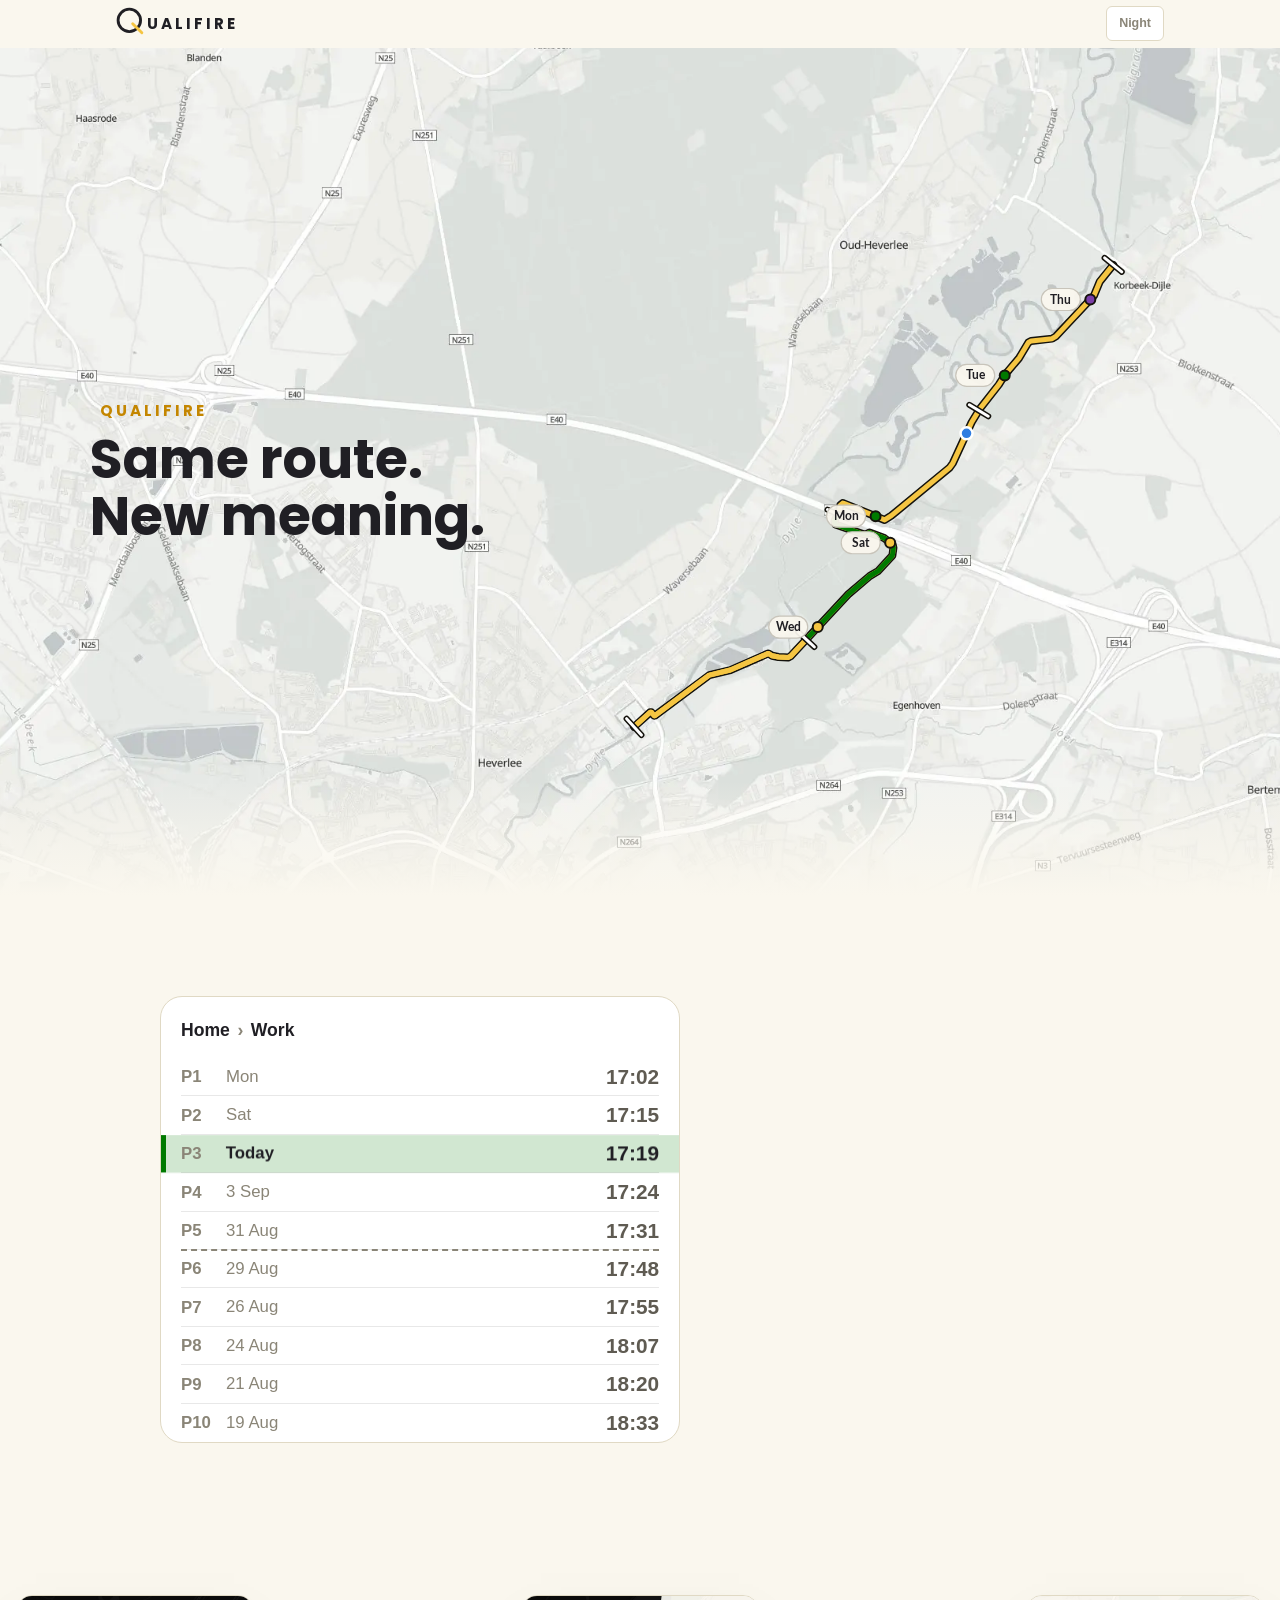
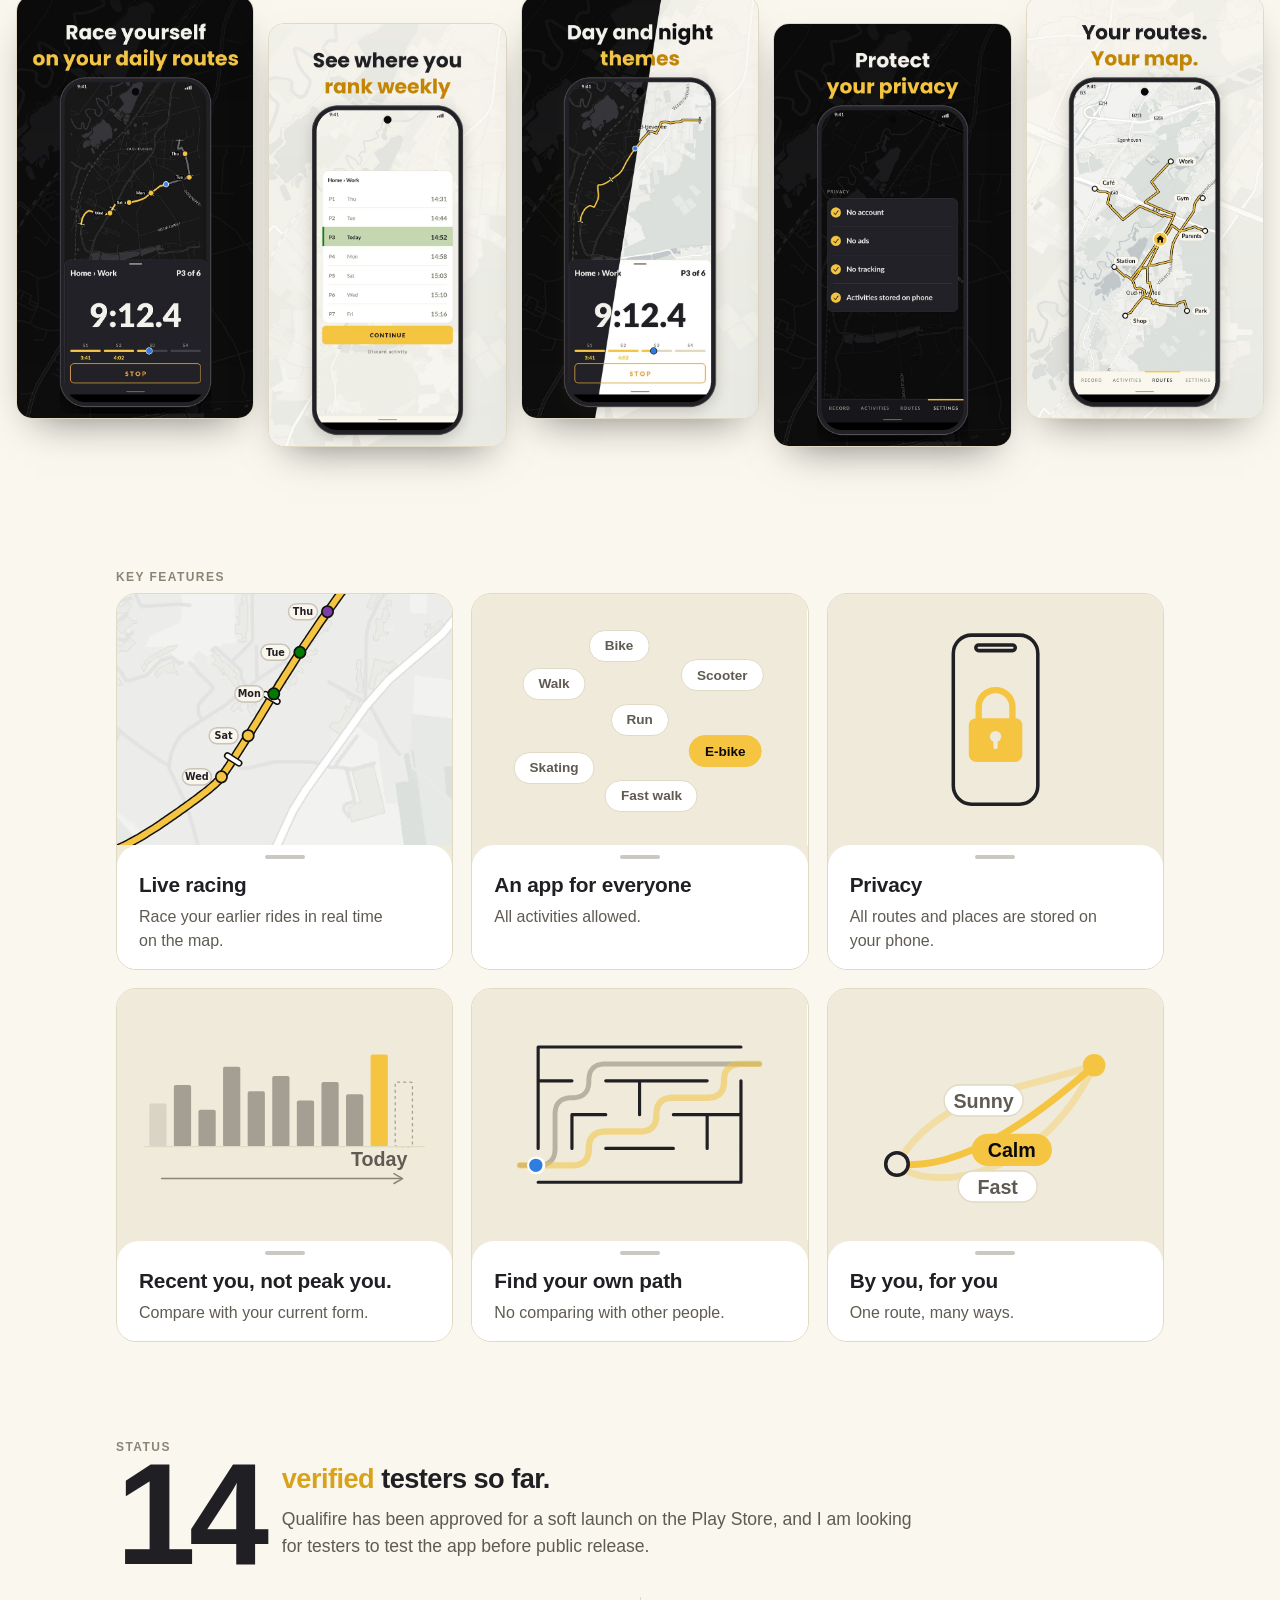
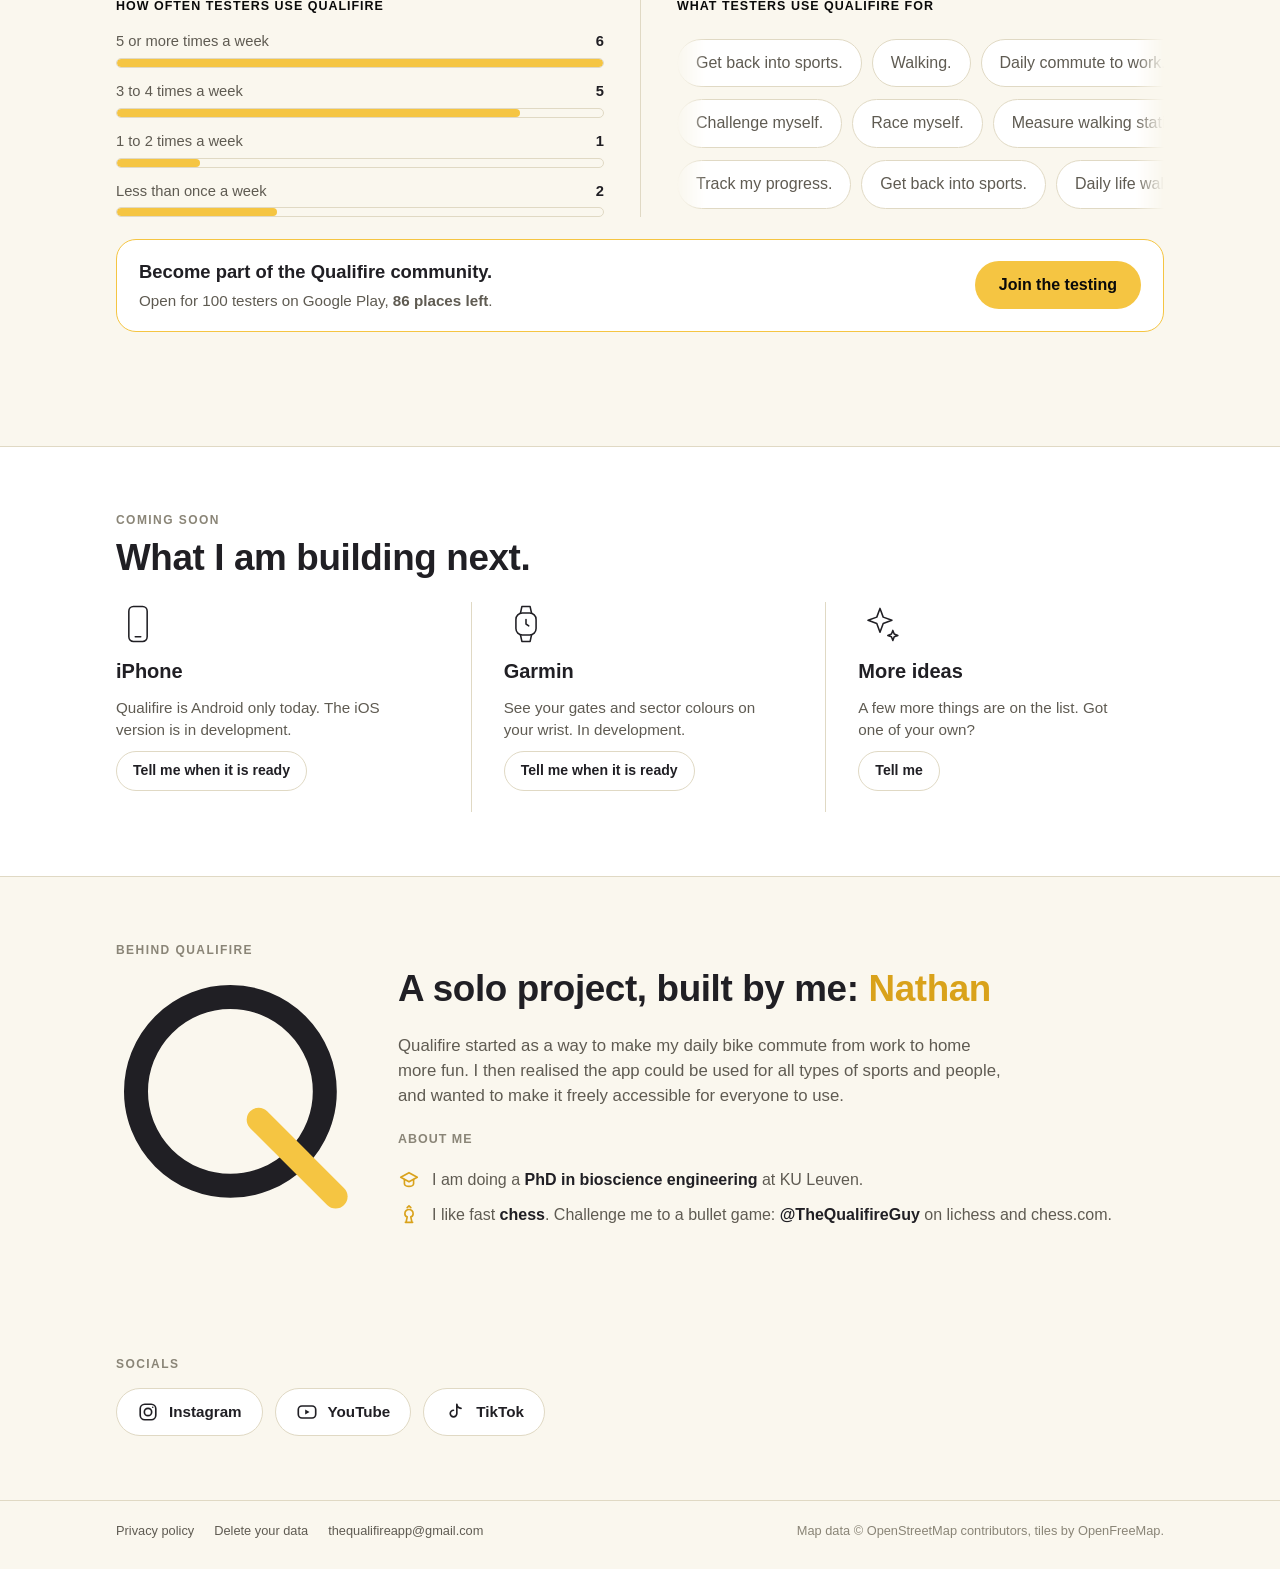
==== index.html @ db48c49e "Add files via upload" ====
<!DOCTYPE html>
<html lang="en">
<head>
<meta charset="UTF-8">
<meta name="viewport" content="width=device-width, initial-scale=1.0">
<title>Qualifire | Same route. New meaning.</title>
<meta name="description" content="Same route. New meaning. Android. Closed test on Google Play.">
<link rel="icon" type="image/svg+xml" href="favicon.svg">
<link rel="stylesheet" href="style.css?v=20261119c">
<link rel="stylesheet" href="built.css?v=20261026a">
<link rel="stylesheet" href="key-features.css?v=20261119b">
<link rel="stylesheet" href="sections-base.css?v=20261111b">
<link rel="stylesheet" href="testers.css?v=20261111b">
<link rel="stylesheet" href="coming-soon.css?v=20261111b">
<link rel="stylesheet" href="about.css?v=20261111b">
<script src="theme.js?v=20261119a"></script>
</head>
<body>
<header class="top"><a class="brand wm" href="./" aria-label="Qualifire"><svg class="qh" viewBox="116 78 294 294" aria-hidden="true"><circle cx="256" cy="218" r="118" fill="none" stroke="var(--ink)" stroke-width="30" stroke-linecap="round"/><line x1="291.355" y1="253.355" x2="387.5206" y2="349.5206" stroke="#F5C542" stroke-width="30" stroke-linecap="round"/></svg><span aria-hidden="true">UALIFIRE</span></a><button class="toggle" id="theme" type="button">Day</button></header>
<main>
<div class="h2wrap"><section class="hero2" id="hero" aria-label="Qualifire"><div class="sw" id="sw"><div class="sm n"></div><div class="sm d"></div><svg class="sr" id="sr" viewBox="0 0 3200 1800" preserveAspectRatio="xMidYMid slice" aria-hidden="true"></svg></div><div class="txt"><h1>Qualifire</h1><p><span>Same route.</span> <span class="l2">New meaning.</span></p></div></section></div>

<section class="block" id="ranking"><div class="wrap">
<div class="rk" id="rk"><div class="rk-card" id="rk-card" role="img" aria-label="Ranking"><div class="rk-hdr">Home <i>&rsaquo;</i> Work</div><div class="rk-rows"><div class="rk-n" style="--i:0">P1</div><div class="rk-n" style="--i:1">P2</div><div class="rk-n" style="--i:2">P3</div><div class="rk-n" style="--i:3">P4</div><div class="rk-n" style="--i:4">P5</div><div class="rk-n" style="--i:5">P6</div><div class="rk-n" style="--i:6">P7</div><div class="rk-n" style="--i:7">P8</div><div class="rk-n" style="--i:8">P9</div><div class="rk-n" style="--i:9">P10</div><div class="rk-row" id="rk-r1"><span class="rk-who">Mon</span><span class="rk-time">17:02</span></div><div class="rk-row" id="rk-r2"><span class="rk-who">Sat</span><span class="rk-time">17:15</span></div><div class="rk-row" id="rk-r3"><span class="rk-who">3 Sep</span><span class="rk-time">17:24</span></div><div class="rk-row" id="rk-r4"><span class="rk-who">31 Aug</span><span class="rk-time">17:31</span></div><div class="rk-row" id="rk-r5"><span class="rk-who">29 Aug</span><span class="rk-time">17:48</span></div><div class="rk-row" id="rk-r6"><span class="rk-who">26 Aug</span><span class="rk-time">17:55</span></div><div class="rk-row" id="rk-r7"><span class="rk-who">24 Aug</span><span class="rk-time">18:07</span></div><div class="rk-row" id="rk-r8"><span class="rk-who">21 Aug</span><span class="rk-time">18:20</span></div><div class="rk-row" id="rk-r9"><span class="rk-who">19 Aug</span><span class="rk-time">18:33</span></div><div class="rk-row" id="rk-r10"><span class="rk-who">12 Aug</span><span class="rk-time">18:48</span></div><div class="rk-avg" id="rk-avg"></div><div class="rk-row today" id="rk-today"><span class="rk-who">Today</span><span class="rk-time rk-stack"><span class="tv1">18:01</span><span class="tv2">17:19</span><span class="tv3">16:58</span></span></div></div></div><div class="rk-side"><div class="rk-caps" aria-live="off"><div class="rk-cap t1" id="rk-cy"><b>Yellow.</b><span>Below your average.</span></div><div class="rk-cap t2" id="rk-cg"><b>Green.</b><span>Above your average.</span></div><div class="rk-cap t3" id="rk-cp"><b>Purple.</b><span>Best recent performance.</span></div></div></div></div>
</div></section>

<section class="block" id="screens"><div class="wrap"><div class="phrow"><figure class="ph"><img loading="lazy" decoding="async" src="assets/cards/01_race-yourself.jpg" width="720" height="1280" alt="Illustration: Race yourself on your daily routes"></figure><figure class="ph"><img loading="lazy" decoding="async" src="assets/cards/02_ranking.jpg" width="720" height="1280" alt="Illustration: See where you rank weekly"></figure><figure class="ph"><img loading="lazy" decoding="async" src="assets/cards/03_day-night-split.jpg" width="720" height="1280" alt="Illustration: Day and night themes"></figure><figure class="ph"><img loading="lazy" decoding="async" src="assets/cards/04_privacy.jpg" width="720" height="1280" alt="Illustration: Protect your privacy"></figure><figure class="ph"><img loading="lazy" decoding="async" src="assets/cards/05_routes.jpg" width="720" height="1280" alt="Illustration: Your routes. Your map."></figure></div></div></section>

<section class="block" id="built-in"><div class="wrap"><h2 class="label">Key features</h2><ul class="sp-grid">
<li class="sp-card fc" data-f="1"><a class="fc-btn" href="feature.html?f=1"><span class="sp-vis"><img class="bi-n" src="assets/kf-route-night.webp" width="1120" height="625" loading="lazy" decoding="async" alt=""><img class="bi-d" src="assets/kf-route-day.webp" width="1120" height="625" loading="lazy" decoding="async" alt=""><svg class="sp-ov kf-live" viewBox="0 0 1120 625" preserveAspectRatio="xMidYMid slice" role="img" aria-label="Illustration"><path class="r-c" d="M63.8 656.4 L69.6 654.9 L75.5 653.4 L81.3 651.9 L87.1 650.4 L92.9 648.9 L98.7 647.4 L104.5 645.8 L110.3 644.3 L116.1 642.8 L121.9 641.3 L127.7 639.8 L133.4 637.8 L138.9 635.4 L144.4 633.1 L149.9 630.7 L155.4 628.3 L160.9 626.0 L166.3 623.3 L171.6 620.4 L176.8 617.5 L182.1 614.7 L187.4 611.8 L192.6 608.9 L197.9 606.1 L203.1 603.1 L208.2 599.9 L213.3 596.7 L218.4 593.5 L223.4 590.3 L228.5 587.1 L233.6 584.0 L238.7 580.8 L243.8 577.6 L248.8 574.3 L253.7 570.8 L258.6 567.4 L263.6 564.0 L268.5 560.6 L273.4 557.2 L278.4 553.8 L283.3 550.4 L288.2 546.9 L293.2 543.5 L298.1 540.1 L303.0 536.6 L307.8 533.1 L312.7 529.6 L317.6 526.1 L322.4 522.6 L327.3 519.1 L332.2 515.5 L337.0 512.0 L341.8 508.4 L346.6 504.8 L351.3 501.1 L356.1 497.5 L360.9 493.8 L365.6 490.2 L370.3 486.4 L374.9 482.5 L379.4 478.6 L384.0 474.7 L388.5 470.8 L392.7 466.5 L396.7 462.0 L400.7 457.5 L404.1 452.6 L407.6 447.7 L411.0 442.8 L414.4 437.8 L417.8 432.9 L421.2 428.0 L424.5 423.0 L427.8 417.9 L431.0 412.9 L434.3 407.8 L437.5 402.8 L440.7 397.7 L444.0 392.7 L447.2 387.6 L450.5 382.6 L453.7 377.5 L456.9 372.4 L460.0 367.3 L463.2 362.2 L466.3 357.1 L469.5 352.0 L472.6 346.9 L475.8 341.8 L478.9 336.7 L482.1 331.6 L485.3 326.5 L488.4 321.4 L491.6 316.3 L494.7 311.2 L497.8 306.1 L501.0 300.9 L504.1 295.8 L507.2 290.7 L510.3 285.5 L513.4 280.4 L516.5 275.3 L519.6 270.1 L522.7 265.0 L525.8 259.9 L528.9 254.7 L532.0 249.6 L535.1 244.5 L538.2 239.3 L541.3 234.2 L544.4 229.1 L547.5 223.9 L550.8 218.9 L554.0 213.8 L557.2 208.7 L560.4 203.7 L563.6 198.6 L566.9 193.6 L570.1 188.5 L573.3 183.4 L576.5 178.4 L579.8 173.3 L583.0 168.2 L586.2 163.2 L589.4 158.1 L592.6 153.1 L595.9 148.0 L599.1 142.9 L602.4 138.0 L605.8 133.0 L609.1 128.0 L612.5 123.0 L615.8 118.0 L619.2 113.1 L622.5 108.1 L625.9 103.1 L629.2 98.1 L632.6 93.1 L635.9 88.2 L639.3 83.2 L642.6 78.2 L645.9 73.2 L649.3 68.2 L652.8 63.4 L656.3 58.5 L659.8 53.6 L663.2 48.7 L666.7 43.8 L670.2 38.9 L673.7 34.1 L677.2 29.2 L680.7 24.3 L684.1 19.4 L687.6 14.5 L691.1 9.6 L694.6 4.7 L698.1 -0.1 L701.7 -4.9 L705.3 -9.7 L709.0 -14.5 L712.6 -19.3 L716.2 -24.0 L719.9 -28.8 L723.5 -33.6 L727.1 -38.3 L730.8 -43.1 L734.4 -47.9 L738.0 -52.7 L741.7 -57.4 L745.3 -62.2 L749.0 -66.9 L752.8 -71.6 L756.6 -76.3 L760.4 -80.9 L764.2 -85.6 L767.9 -90.2 L771.7 -94.9 L775.5 -99.5 L779.3 -104.2 L783.1 -108.8 L786.9 -113.5 L790.9 -117.9 L795.0 -122.3 L799.1 -126.7 L803.1 -131.1 L807.2 -135.6 L811.3 -140.0 L815.3 -144.4 L819.9 -148.3 L824.5 -152.0 L829.2 -155.8 L833.9 -159.6 L839.4 -160.9 L845.4 -160.7 L851.3 -160.5 L857.3 -160.3 L859.3 -160.2"/><path class="r-g" data-kf-route d="M63.8 656.4 L69.6 654.9 L75.5 653.4 L81.3 651.9 L87.1 650.4 L92.9 648.9 L98.7 647.4 L104.5 645.8 L110.3 644.3 L116.1 642.8 L121.9 641.3 L127.7 639.8 L133.4 637.8 L138.9 635.4 L144.4 633.1 L149.9 630.7 L155.4 628.3 L160.9 626.0 L166.3 623.3 L171.6 620.4 L176.8 617.5 L182.1 614.7 L187.4 611.8 L192.6 608.9 L197.9 606.1 L203.1 603.1 L208.2 599.9 L213.3 596.7 L218.4 593.5 L223.4 590.3 L228.5 587.1 L233.6 584.0 L238.7 580.8 L243.8 577.6 L248.8 574.3 L253.7 570.8 L258.6 567.4 L263.6 564.0 L268.5 560.6 L273.4 557.2 L278.4 553.8 L283.3 550.4 L288.2 546.9 L293.2 543.5 L298.1 540.1 L303.0 536.6 L307.8 533.1 L312.7 529.6 L317.6 526.1 L322.4 522.6 L327.3 519.1 L332.2 515.5 L337.0 512.0 L341.8 508.4 L346.6 504.8 L351.3 501.1 L356.1 497.5 L360.9 493.8 L365.6 490.2 L370.3 486.4 L374.9 482.5 L379.4 478.6 L384.0 474.7 L388.5 470.8 L392.7 466.5 L396.7 462.0 L400.7 457.5 L404.1 452.6 L407.6 447.7 L411.0 442.8 L414.4 437.8 L417.8 432.9 L421.2 428.0 L424.5 423.0 L427.8 417.9 L431.0 412.9 L434.3 407.8 L437.5 402.8 L440.7 397.7 L444.0 392.7 L447.2 387.6 L450.5 382.6 L453.7 377.5 L456.9 372.4 L460.0 367.3 L463.2 362.2 L466.3 357.1 L469.5 352.0 L472.6 346.9 L475.8 341.8 L478.9 336.7 L482.1 331.6 L485.3 326.5 L488.4 321.4 L491.6 316.3 L494.7 311.2 L497.8 306.1 L501.0 300.9 L504.1 295.8 L507.2 290.7 L510.3 285.5 L513.4 280.4 L516.5 275.3 L519.6 270.1 L522.7 265.0 L525.8 259.9 L528.9 254.7 L532.0 249.6 L535.1 244.5 L538.2 239.3 L541.3 234.2 L544.4 229.1 L547.5 223.9 L550.8 218.9 L554.0 213.8 L557.2 208.7 L560.4 203.7 L563.6 198.6 L566.9 193.6 L570.1 188.5 L573.3 183.4 L576.5 178.4 L579.8 173.3 L583.0 168.2 L586.2 163.2 L589.4 158.1 L592.6 153.1 L595.9 148.0 L599.1 142.9 L602.4 138.0 L605.8 133.0 L609.1 128.0 L612.5 123.0 L615.8 118.0 L619.2 113.1 L622.5 108.1 L625.9 103.1 L629.2 98.1 L632.6 93.1 L635.9 88.2 L639.3 83.2 L642.6 78.2 L645.9 73.2 L649.3 68.2 L652.8 63.4 L656.3 58.5 L659.8 53.6 L663.2 48.7 L666.7 43.8 L670.2 38.9 L673.7 34.1 L677.2 29.2 L680.7 24.3 L684.1 19.4 L687.6 14.5 L691.1 9.6 L694.6 4.7 L698.1 -0.1 L701.7 -4.9 L705.3 -9.7 L709.0 -14.5 L712.6 -19.3 L716.2 -24.0 L719.9 -28.8 L723.5 -33.6 L727.1 -38.3 L730.8 -43.1 L734.4 -47.9 L738.0 -52.7 L741.7 -57.4 L745.3 -62.2 L749.0 -66.9 L752.8 -71.6 L756.6 -76.3 L760.4 -80.9 L764.2 -85.6 L767.9 -90.2 L771.7 -94.9 L775.5 -99.5 L779.3 -104.2 L783.1 -108.8 L786.9 -113.5 L790.9 -117.9 L795.0 -122.3 L799.1 -126.7 L803.1 -131.1 L807.2 -135.6 L811.3 -140.0 L815.3 -144.4 L819.9 -148.3 L824.5 -152.0 L829.2 -155.8 L833.9 -159.6 L839.4 -160.9 L845.4 -160.7 L851.3 -160.5 L857.3 -160.3 L859.3 -160.2"/><path class="gt-c" d="M417.8 402.0 L446.4 420.4"/><path class="gt-c" d="M512.3 249.3 L541.4 266.9"/><path class="gt" d="M417.8 402.0 L446.4 420.4"/><path class="gt" d="M512.3 249.3 L541.4 266.9"/><g class="kf-dots"></g></svg><span class="fc-ov" aria-hidden="true"><span class="fc-lines"><span class="fc-p">Your earlier activities appear as dots that move at their real pace.</span><span class="fc-p">You see live whether you are ahead or behind.</span><span class="fc-p">Chase individual sectors or whole route bests.</span></span><span class="fc-more-l">More</span></span></span><span class="sp-body"><span class="fc-t">Live racing</span><span class="fc-s">Race your earlier rides in real time on the map.</span><svg class="fc-chev" viewBox="0 0 24 24" aria-hidden="true"><path d="M9 6l6 6-6 6"/></svg></span></a></li>
<li class="sp-card fc" data-f="2"><a class="fc-btn" href="feature.html?f=2"><span class="sp-vis sp-vis2"><span class="sp-pills"><span style="left:43%;top:15%" class="sp-pill">Bike</span><span style="left:50%;top:50%" class="sp-pill">Run</span><span style="left:21%;top:33%" class="sp-pill">Walk</span><span style="left:79%;top:65%" class="sp-pill">E-bike</span><span style="left:54%;top:86%" class="sp-pill on">Fast walk</span><span style="left:78%;top:29%" class="sp-pill">Scooter</span><span style="left:21%;top:73%" class="sp-pill">Skating</span></span><span class="fc-ov" aria-hidden="true"><span class="fc-lines"><span class="fc-p">Bike, run, walk, e-bike, fast walk, or type your own.</span><span class="fc-p">Whatever gets you moving can be logged in the app.</span></span><span class="fc-more-l">More</span></span></span><span class="sp-body"><span class="fc-t">An app for everyone</span><span class="fc-s">All activities allowed.</span><svg class="fc-chev" viewBox="0 0 24 24" aria-hidden="true"><path d="M9 6l6 6-6 6"/></svg></span></a></li>
<li class="sp-card fc" data-f="3"><a class="fc-btn" href="feature.html?f=3"><span class="sp-vis sp-vis2"><svg class="sp-art lA" viewBox="0 0 400 300" role="img" aria-label="Illustration"><g class="lph"><rect class="a-st" x="140" y="30" width="120" height="240" rx="26"/><rect class="a-st" x="172" y="44" width="56" height="8" rx="4"/><g class="lk"><path class="a-y sh" d="M176 148 V132 a24 24 0 0 1 48 0 V148"/><rect class="a-yf bd" x="162" y="148" width="76" height="62" rx="10"/><circle class="a-bg" cx="200" cy="174" r="8"/><rect class="a-bg" x="197" y="174" width="6" height="18" rx="3"/></g></g></svg><span class="fc-ov" aria-hidden="true"><span class="fc-lines"><span class="fc-p">Your rides and results are stored only on your phone.</span><span class="fc-p">No account, no ads, no location tracking.</span></span><span class="fc-more-l">More</span></span></span><span class="sp-body"><span class="fc-t">Privacy</span><span class="fc-s">All routes and places are stored on your phone.</span><svg class="fc-chev" viewBox="0 0 24 24" aria-hidden="true"><path d="M9 6l6 6-6 6"/></svg></span></a></li>
<li class="sp-card fc" data-f="4"><a class="fc-btn" href="feature.html?f=4"><span class="sp-vis sp-vis2"><svg class="sp-art rw-art" viewBox="0 0 480 256" role="img" aria-label="Illustration"><g class="roll"><rect class="rw-out" x="20" y="110" width="28" height="70" rx="3"/><rect class="rw-bar" x="60" y="80" width="28" height="100" rx="3"/><rect class="rw-bar" x="100" y="120" width="28" height="60" rx="3"/><rect class="rw-bar" x="140" y="50" width="28" height="130" rx="3"/><rect class="rw-bar" x="180" y="90" width="28" height="90" rx="3"/><rect class="rw-bar" x="220" y="65" width="28" height="115" rx="3"/><rect class="rw-bar" x="260" y="105" width="28" height="75" rx="3"/><rect class="rw-bar" x="300" y="75" width="28" height="105" rx="3"/><rect class="rw-bar" x="340" y="95" width="28" height="85" rx="3"/><rect class="rw-bar-y" x="380" y="30" width="28" height="150" rx="3"/></g><rect class="rw-in" x="420" y="75" width="28" height="105" rx="3"/><line class="rw-base" x1="12" y1="180" x2="468" y2="180"/><text class="rw-t" x="394" y="212" text-anchor="middle">Today</text><path class="rw-arr" d="M40 232 H430"/><path class="rw-arr" d="M418 224 L432 232 L418 240"/></svg><span class="fc-ov" aria-hidden="true"><span class="fc-lines"><span class="fc-p">You are compared only to your most recent activities.</span><span class="fc-p">Old activities roll out as new ones come in.</span><span class="fc-p">So you race your current form, not an old record.</span></span><span class="fc-more-l">More</span></span></span><span class="sp-body"><span class="fc-t">Recent you, not peak you.</span><span class="fc-s">Compare with your current form.</span><svg class="fc-chev" viewBox="0 0 24 24" aria-hidden="true"><path d="M9 6l6 6-6 6"/></svg></span></a></li>
<li class="sp-card fc" data-f="5"><a class="fc-btn" href="feature.html?f=5"><span class="sp-vis sp-vis2"><svg class="sp-art" viewBox="0 0 400 300" role="img" aria-label="Illustration"><path style="fill:none;stroke:var(--ink);stroke-width:4.5;stroke-linecap:round;stroke-linejoin:round;opacity:1" d="M56.0 54.0 L56.0 102.0 M56.0 102.0 L56.0 150.0 M56.0 150.0 L56.0 198.0 M104.0 150.0 L104.0 198.0 M200.0 102.0 L200.0 150.0 M296.0 150.0 L296.0 198.0 M344.0 102.0 L344.0 150.0 M344.0 150.0 L344.0 198.0 M344.0 198.0 L344.0 246.0 M56.0 54.0 L104.0 54.0 M104.0 54.0 L152.0 54.0 M152.0 54.0 L200.0 54.0 M200.0 54.0 L248.0 54.0 M248.0 54.0 L296.0 54.0 M296.0 54.0 L344.0 54.0 M56.0 102.0 L104.0 102.0 M152.0 102.0 L200.0 102.0 M200.0 102.0 L248.0 102.0 M248.0 102.0 L296.0 102.0 M104.0 150.0 L152.0 150.0 M248.0 150.0 L296.0 150.0 M296.0 150.0 L344.0 150.0 M152.0 198.0 L200.0 198.0 M200.0 198.0 L248.0 198.0 M56.0 246.0 L104.0 246.0 M104.0 246.0 L152.0 246.0 M152.0 246.0 L200.0 246.0 M200.0 246.0 L248.0 246.0 M248.0 246.0 L296.0 246.0 M296.0 246.0 L344.0 246.0"/><path style="fill:none;stroke:var(--dim);stroke-width:7;stroke-linecap:round;stroke-linejoin:round;opacity:.55" d="M30.0 222.0 L30.8 222.0 L32.3 222.0 L34.7 222.0 L37.8 222.0 L41.7 222.0 L46.4 222.0 L51.9 222.0 L58.1 222.0 L63.6 221.2 L68.3 219.8 L72.2 217.5 L75.3 214.5 L77.7 210.8 L79.2 206.2 L80.0 201.0 L80.0 195.0 L80.0 189.0 L80.0 183.0 L80.0 177.0 L80.0 171.0 L80.0 165.0 L80.0 159.0 L80.0 153.0 L80.0 147.0 L80.8 141.8 L82.2 137.2 L84.5 133.5 L87.5 130.5 L91.2 128.2 L95.8 126.8 L101.0 126.0 L107.0 126.0 L112.2 125.2 L116.8 123.8 L120.5 121.5 L123.5 118.5 L125.8 114.8 L127.2 110.2 L128.0 105.0 L128.0 99.0 L128.8 93.8 L130.2 89.2 L132.5 85.5 L135.5 82.5 L139.2 80.2 L143.8 78.8 L149.0 78.0 L155.0 78.0 L161.0 78.0 L167.0 78.0 L173.0 78.0 L179.0 78.0 L185.0 78.0 L191.0 78.0 L197.0 78.0 L203.0 78.0 L209.0 78.0 L215.0 78.0 L221.0 78.0 L227.0 78.0 L233.0 78.0 L239.0 78.0 L245.0 78.0 L251.0 78.0 L257.0 78.0 L263.0 78.0 L269.0 78.0 L275.0 78.0 L281.0 78.0 L287.0 78.0 L293.0 78.0 L299.0 78.0 L305.0 78.0 L311.1 78.0 L317.2 78.0 L323.3 78.0 L329.5 78.0 L335.7 78.0 L341.9 78.0 L348.1 78.0 L353.6 78.0 L358.3 78.0 L362.2 78.0 L365.3 78.0 L367.7 78.0 L369.2 78.0 L370.0 78.0"/><path style="fill:none;stroke:var(--yellow);stroke-width:9;stroke-linecap:round;stroke-linejoin:round;opacity:.55" d="M30.0 222.0 L30.8 222.0 L32.3 222.0 L34.7 222.0 L37.8 222.0 L41.7 222.0 L46.4 222.0 L51.9 222.0 L58.1 222.0 L64.3 222.0 L70.5 222.0 L76.7 222.0 L82.8 222.0 L88.9 222.0 L95.0 222.0 L101.0 222.0 L107.0 222.0 L112.2 221.2 L116.8 219.8 L120.5 217.5 L123.5 214.5 L125.8 210.8 L127.2 206.2 L128.0 201.0 L128.0 195.0 L128.8 189.8 L130.2 185.2 L132.5 181.5 L135.5 178.5 L139.2 176.2 L143.8 174.8 L149.0 174.0 L155.0 174.0 L161.0 174.0 L167.0 174.0 L173.0 174.0 L179.0 174.0 L185.0 174.0 L191.0 174.0 L197.0 174.0 L203.0 174.0 L208.2 173.2 L212.8 171.8 L216.5 169.5 L219.5 166.5 L221.8 162.8 L223.2 158.2 L224.0 153.0 L224.0 147.0 L224.8 141.8 L226.2 137.2 L228.5 133.5 L231.5 130.5 L235.2 128.2 L239.8 126.8 L245.0 126.0 L251.0 126.0 L257.0 126.0 L263.0 126.0 L269.0 126.0 L275.0 126.0 L281.0 126.0 L287.0 126.0 L293.0 126.0 L299.0 126.0 L304.2 125.2 L308.8 123.8 L312.5 121.5 L315.5 118.5 L317.8 114.8 L319.2 110.2 L320.0 105.0 L320.0 99.0 L320.8 93.8 L322.3 89.2 L324.7 85.5 L327.8 82.5 L331.7 80.2 L336.4 78.8 L341.9 78.0 L348.1 78.0 L353.6 78.0 L358.3 78.0 L362.2 78.0 L365.3 78.0 L367.7 78.0 L369.2 78.0 L370.0 78.0"/><circle r="11" style="fill:var(--dim);stroke:#fff;stroke-width:3"><animateMotion path="M30.0 222.0 L30.8 222.0 L32.3 222.0 L34.7 222.0 L37.8 222.0 L41.7 222.0 L46.4 222.0 L51.9 222.0 L58.1 222.0 L63.6 221.2 L68.3 219.8 L72.2 217.5 L75.3 214.5 L77.7 210.8 L79.2 206.2 L80.0 201.0 L80.0 195.0 L80.0 189.0 L80.0 183.0 L80.0 177.0 L80.0 171.0 L80.0 165.0 L80.0 159.0 L80.0 153.0 L80.0 147.0 L80.8 141.8 L82.2 137.2 L84.5 133.5 L87.5 130.5 L91.2 128.2 L95.8 126.8 L101.0 126.0 L107.0 126.0 L112.2 125.2 L116.8 123.8 L120.5 121.5 L123.5 118.5 L125.8 114.8 L127.2 110.2 L128.0 105.0 L128.0 99.0 L128.8 93.8 L130.2 89.2 L132.5 85.5 L135.5 82.5 L139.2 80.2 L143.8 78.8 L149.0 78.0 L155.0 78.0 L161.0 78.0 L167.0 78.0 L173.0 78.0 L179.0 78.0 L185.0 78.0 L191.0 78.0 L197.0 78.0 L203.0 78.0 L209.0 78.0 L215.0 78.0 L221.0 78.0 L227.0 78.0 L233.0 78.0 L239.0 78.0 L245.0 78.0 L251.0 78.0 L257.0 78.0 L263.0 78.0 L269.0 78.0 L275.0 78.0 L281.0 78.0 L287.0 78.0 L293.0 78.0 L299.0 78.0 L305.0 78.0 L311.1 78.0 L317.2 78.0 L323.3 78.0 L329.5 78.0 L335.7 78.0 L341.9 78.0 L348.1 78.0 L353.6 78.0 L358.3 78.0 L362.2 78.0 L365.3 78.0 L367.7 78.0 L369.2 78.0 L370.0 78.0" dur="6s" repeatCount="indefinite" calcMode="linear"/></circle><circle r="11" style="fill:var(--rider);stroke:#fff;stroke-width:3"><animateMotion path="M30.0 222.0 L30.8 222.0 L32.3 222.0 L34.7 222.0 L37.8 222.0 L41.7 222.0 L46.4 222.0 L51.9 222.0 L58.1 222.0 L64.3 222.0 L70.5 222.0 L76.7 222.0 L82.8 222.0 L88.9 222.0 L95.0 222.0 L101.0 222.0 L107.0 222.0 L112.2 221.2 L116.8 219.8 L120.5 217.5 L123.5 214.5 L125.8 210.8 L127.2 206.2 L128.0 201.0 L128.0 195.0 L128.8 189.8 L130.2 185.2 L132.5 181.5 L135.5 178.5 L139.2 176.2 L143.8 174.8 L149.0 174.0 L155.0 174.0 L161.0 174.0 L167.0 174.0 L173.0 174.0 L179.0 174.0 L185.0 174.0 L191.0 174.0 L197.0 174.0 L203.0 174.0 L208.2 173.2 L212.8 171.8 L216.5 169.5 L219.5 166.5 L221.8 162.8 L223.2 158.2 L224.0 153.0 L224.0 147.0 L224.8 141.8 L226.2 137.2 L228.5 133.5 L231.5 130.5 L235.2 128.2 L239.8 126.8 L245.0 126.0 L251.0 126.0 L257.0 126.0 L263.0 126.0 L269.0 126.0 L275.0 126.0 L281.0 126.0 L287.0 126.0 L293.0 126.0 L299.0 126.0 L304.2 125.2 L308.8 123.8 L312.5 121.5 L315.5 118.5 L317.8 114.8 L319.2 110.2 L320.0 105.0 L320.0 99.0 L320.8 93.8 L322.3 89.2 L324.7 85.5 L327.8 82.5 L331.7 80.2 L336.4 78.8 L341.9 78.0 L348.1 78.0 L353.6 78.0 L358.3 78.0 L362.2 78.0 L365.3 78.0 L367.7 78.0 L369.2 78.0 L370.0 78.0" dur="6s" repeatCount="indefinite" calcMode="linear"/></circle></svg><span class="fc-ov" aria-hidden="true"><span class="fc-lines"><span class="fc-p">Qualifire is a personal app designed to make your daily routes more fun.</span><span class="fc-p">You always compare yourself to your past <em>selfs</em>, without outside distraction.</span></span><span class="fc-more-l">More</span></span></span><span class="sp-body"><span class="fc-t">Find your own path</span><span class="fc-s">No comparing with other people.</span><svg class="fc-chev" viewBox="0 0 24 24" aria-hidden="true"><path d="M9 6l6 6-6 6"/></svg></span></a></li>
<li class="sp-card fc" data-f="6"><a class="fc-btn" href="feature.html?f=6"><span class="sp-vis sp-vis2"><svg class="sp-art cyc cE" viewBox="0 0 400 300" role="img" aria-label="Illustration"><path class="a-line w0" d="M60 220 C120 120 220 120 340 80"/><path class="a-line w1 on" d="M60 220 C140 230 240 170 340 80"/><path class="a-line w2" d="M60 220 C100 260 260 250 340 80"/><circle class="a-ring2" cx="60" cy="220" r="16"/><circle class="a-yf" cx="340" cy="80" r="16"/><g class="a-chip"><rect class="w0" x="127" y="108" width="112" height="44" rx="22"/><rect class="w1 on" x="167" y="178" width="112" height="44" rx="22"/><rect class="w2" x="147" y="230" width="112" height="44" rx="22"/></g><g class="a-ct"><text class="w0" x="183" y="140" text-anchor="middle">Sunny</text><text class="w1 on" x="223" y="210" text-anchor="middle">Calm</text><text class="w2" x="203" y="262" text-anchor="middle">Fast</text></g></svg><span class="fc-ov" aria-hidden="true"><span class="fc-lines"><span class="fc-p">Life is not always a straight line, and neither are your routes.</span><span class="fc-p">Dry or wet, day or night, the short cut or the long way round: Qualifire keeps up with you.</span></span><span class="fc-more-l">More</span></span></span><span class="sp-body"><span class="fc-t">By you, for you</span><span class="fc-s">One route, many ways.</span><svg class="fc-chev" viewBox="0 0 24 24" aria-hidden="true"><path d="M9 6l6 6-6 6"/></svg></span></a></li></ul>
</div>
</section>

<section class="block ns" id="t7"><div class="wrap">
<div class="label">status</div><h2 style="font-size:clamp(1.6rem,4vw,2.3rem)">Help me get ready for public release.</h2><p class="sub tsub"><span class="n14" data-stat="testers">14</span><span class="cap"><em>verified</em> testers so far.</span><span class="tbody">Qualifire has been approved for a soft launch on the Play Store, and I am looking for testers to test the app before public release.&nbsp;</span></p>
<div class="tg"><div class="card"><p style="margin:0 0 18px"><span style="color: var(--ed-white);">How often testers use Qualifire</span></p><div class="bars"><div class="bar"><div class="l"><span>5 or more times a week</span><span>6</span></div><div class="t"><i style="--w:100%"></i></div></div><div class="bar"><div class="l"><span>3 to 4 times a week</span><span>5</span></div><div class="t"><i style="--w:83%"></i></div></div><div class="bar"><div class="l"><span>1 to 2 times a week</span><span>1</span></div><div class="t"><i style="--w:17%"></i></div></div><div class="bar"><div class="l"><span>Less than once a week</span><span>2</span></div><div class="t"><i style="--w:33%"></i></div></div></div></div><div class="card rc"><p style="margin:0 0 14px;font-weight:800"><span style="color: var(--ed-white);">What testers use Qualifire for</span></p><div class="lanes"><div class="lane"><span class="pill2">Get back into sports.</span><span class="pill2">Walking.</span><span class="pill2">Daily commute to work.</span><span class="pill2">Track my progress.</span><span class="pill2">Beating past me.</span><span class="pill2">Challenge myself.</span><span class="pill2">Race myself.</span><span class="pill2">Measure walking statistics.</span><span class="pill2">Daily life walks.</span><span class="pill2">Prepare for a race.</span><span class="pill2">Get back into sports.</span><span class="pill2">Walking.</span><span class="pill2">Daily commute to work.</span><span class="pill2">Track my progress.</span><span class="pill2">Beating past me.</span><span class="pill2">Challenge myself.</span><span class="pill2">Race myself.</span><span class="pill2">Measure walking statistics.</span><span class="pill2">Daily life walks.</span><span class="pill2">Prepare for a race.</span></div><div class="lane r s2"><span class="pill2">Challenge myself.</span><span class="pill2">Race myself.</span><span class="pill2">Measure walking statistics.</span><span class="pill2">Daily life walks.</span><span class="pill2">Prepare for a race.</span><span class="pill2">Get back into sports.</span><span class="pill2">Walking.</span><span class="pill2">Daily commute to work.</span><span class="pill2">Track my progress.</span><span class="pill2">Beating past me.</span><span class="pill2">Challenge myself.</span><span class="pill2">Race myself.</span><span class="pill2">Measure walking statistics.</span><span class="pill2">Daily life walks.</span><span class="pill2">Prepare for a race.</span><span class="pill2">Get back into sports.</span><span class="pill2">Walking.</span><span class="pill2">Daily commute to work.</span><span class="pill2">Track my progress.</span><span class="pill2">Beating past me.</span></div><div class="lane s3"><span class="pill2">Track my progress.</span><span class="pill2">Get back into sports.</span><span class="pill2">Daily life walks.</span><span class="pill2">Race myself.</span><span class="pill2">Daily commute to work.</span><span class="pill2">Prepare for a race.</span><span class="pill2">Walking.</span><span class="pill2">Measure walking statistics.</span><span class="pill2">Challenge myself.</span><span class="pill2">Beating past me.</span><span class="pill2">Track my progress.</span><span class="pill2">Get back into sports.</span><span class="pill2">Daily life walks.</span><span class="pill2">Race myself.</span><span class="pill2">Daily commute to work.</span><span class="pill2">Prepare for a race.</span><span class="pill2">Walking.</span><span class="pill2">Measure walking statistics.</span><span class="pill2">Challenge myself.</span><span class="pill2">Beating past me.</span></div></div></div></div>
<div class="recruit"><div><strong>Become part of the Qualifire community.</strong><p>Open for <span data-stat="total">100</span> testers on Google Play, <b data-stat="left">86 places left</b>.</p></div><button type="button" class="btn" id="apply-btn" aria-expanded="false" aria-controls="apply-form">Join the testing</button></div>
<div id="status" class="ns-form"><form class="st-form" id="apply-form" data-endpoint="https://script.google.com/macros/s/AKfycbwCrIKi8K1EWKfp8PsiWikagBOG5JpcITMp7Ny53pOhzdne70lJHXgQ5ppt4hfw7h87og/exec" hidden>
<div class="st-q"><label for="ap-use">What would you use Qualifire for?</label>
<textarea id="ap-use" name="use" rows="3" maxlength="1000" required></textarea></div>
<fieldset class="st-q"><legend>How often would you use it?</legend>
<div class="st-chips">
<label class="st-chip"><input type="radio" name="freq" value="less than once a week" required><span>Less than once a week</span></label>
<label class="st-chip"><input type="radio" name="freq" value="1-2 times a week"><span>1 to 2 times a week</span></label>
<label class="st-chip"><input type="radio" name="freq" value="3-4 times a week"><span>3 to 4 times a week</span></label>
<label class="st-chip"><input type="radio" name="freq" value="5 or more times a week"><span>5 or more times a week</span></label>
</div></fieldset>
<div class="st-q"><label for="ap-email">Your email</label>
<input id="ap-email" name="email" type="email" autocomplete="email" maxlength="200" required></div>
<div class="st-hp" aria-hidden="true"><label>Leave empty<input type="text" name="website" tabindex="-1" autocomplete="off"></label></div>
<button type="submit" class="st-btn" id="apply-send">Send application</button>
<p class="st-msg" id="apply-msg" role="status" aria-live="polite"></p>
</form></div>
</div></section>
<section class="block ns" id="soon-na"><div class="wrap">
<div class="label">Coming soon</div><h2 style="font-size:clamp(1.6rem,4vw,2.3rem)">What I am building next.</h2>
<div class="cs" data-endpoint="https://script.google.com/macros/s/AKfycbwCrIKi8K1EWKfp8PsiWikagBOG5JpcITMp7Ny53pOhzdne70lJHXgQ5ppt4hfw7h87og/exec"><div class="card" data-k="iPhone"><svg class="ico" viewBox="0 0 48 48"><rect x="14" y="5" width="20" height="38" rx="5"/><path d="M21 38h6"/></svg><h3>iPhone</h3><p>Qualifire is Android only today. The iOS version is in development.</p><button type="button" class="nb">Tell me when it is ready</button><form class="inl" data-k="iPhone" data-kind="iphone"><input type="text" name="hp_check" tabindex="-1" autocomplete="off" aria-hidden="true" style="position:absolute;left:-9999px;width:1px;height:1px;opacity:0"><input type="email" name="email" placeholder="Your email" autocomplete="email" maxlength="200" required aria-label="Your email"><button type="submit" class="go">Send</button></form></div><div class="card" data-k="Garmin"><svg class="ico" viewBox="0 0 48 48"><rect x="13" y="12" width="22" height="24" rx="7"/><path d="M18 12l1.500-7h9l1.500 7M18 36l1.500 7h9l1.500-7"/><path d="M24 19v5l3 2"/></svg><h3>Garmin</h3><p>See your gates and sector colours on your wrist. In development.</p><button type="button" class="nb">Tell me when it is ready</button><form class="inl" data-k="Garmin" data-kind="garmin"><input type="text" name="hp_check" tabindex="-1" autocomplete="off" aria-hidden="true" style="position:absolute;left:-9999px;width:1px;height:1px;opacity:0"><input type="email" name="email" placeholder="Your email" autocomplete="email" maxlength="200" required aria-label="Your email"><button type="submit" class="go">Send</button></form></div><div class="card mys"><svg class="ico" viewBox="0 0 48 48"><path d="M24 7l3.500 9.500L37 20l-9.500 3.500L24 33l-3.500-9.500L11 20l9.500-3.500z"/><path d="M38 31l1.500 4 4 1.500-4 1.500L38 42l-1.500-4-4-1.500 4-1.500z"/></svg><h3>More ideas</h3><p>A few more things are on the list. Got one of your own?</p><button type="button" class="nb">Tell me</button><form class="inl" data-k="Idea" data-kind="idea"><input type="text" name="hp_check" tabindex="-1" autocomplete="off" aria-hidden="true" style="position:absolute;left:-9999px;width:1px;height:1px;opacity:0"><input type="text" name="idea" placeholder="Your idea" maxlength="1000" required aria-label="Your idea"><input type="email" name="email" placeholder="Email (optional)" autocomplete="email" maxlength="200" aria-label="Your email, optional"><button type="submit" class="go">Send</button></form></div></div>
</div></section>
<section class="block ns" id="about-m1"><div class="wrap">
<div class="label">Behind Qualifire</div>
<div class="ab"><div class="vis"><svg class="qa" id="qm1" viewBox="116 78 294 294" aria-hidden="true"><g id="qm1g"><circle class="ring" cx="256" cy="218" r="118"/><line class="tail" x1="291.355" y1="253.355" x2="387.5206" y2="349.5206"/></g></svg></div><div><h2 style="font-size:clamp(1.6rem,4vw,2.3rem)">A solo project, built by me: <span style="color: var(--ytier);">Nathan</span></h2><p class="sub" style="margin-bottom:0">Qualifire started as a way to make my daily bike commute from work to home more fun.&nbsp;<span style="font-size: 1.05rem;">I then realised the app could be used for all types of sports and people, and wanted to make it freely accessible for everyone to use.</span></p><div class="fl">about me</div><ul class="facts"><li><svg viewBox="0 0 24 24"><path d="M3 9l9-5 9 5-9 5z"/><path d="M7 11.5V16c0 1.5 2.2 3 5 3s5-1.5 5-3v-4.5"/></svg><span>I am doing a <b>PhD in bioscience engineering</b> at KU Leuven.</span></li><li><svg viewBox="0 0 24 24"><path d="M8 20h8M9 20c0-3 1-4 1-6-1.5-.5-2.5-2-2.5-3.5A4.5 4.5 0 0112 6a4.5 4.5 0 014.5 4.5c0 1.5-1 3-2.5 3.5 0 2 1 3 1 6M10 4l2-2 2 2"/></svg><span>I like fast <b>chess</b>. Challenge me to a bullet game: <b>@TheQualifireGuy</b> on lichess and chess.com.</span></li></ul></div></div>
</div></section>
<section class="block" id="socials"><div class="wrap">
<div class="label">Socials</div>
<div class="soc">
<a href="https://www.instagram.com/thequalifireapp/" target="_blank" rel="noopener"><svg viewBox="0 0 24 24" aria-hidden="true"><rect x="3.5" y="3.5" width="17" height="17" rx="5"/><circle cx="12" cy="12" r="4"/><circle cx="17.2" cy="6.8" r=".9" class="dot"/></svg><span>Instagram</span></a>
<a href="https://www.youtube.com/@Qualifire-app" target="_blank" rel="noopener"><svg viewBox="0 0 24 24" aria-hidden="true"><rect x="2.5" y="5.5" width="19" height="13" rx="4"/><path d="M10 9.2v5.6l4.8-2.8z" class="fill"/></svg><span>YouTube</span></a>
<a href="https://www.tiktok.com/@thequalifireapp" target="_blank" rel="noopener"><svg viewBox="0 0 24 24" aria-hidden="true"><path d="M14 3.5v10.2a3.6 3.6 0 1 1-3.6-3.6M14 3.5c.3 2.5 2 4.3 4.6 4.5"/></svg><span>TikTok</span></a>
</div></div></section>
<script type="application/json" id="route-data">{"viewBox":[1920,1080],"points":[[660.6,923.9],[681.1,905.4],[682.5,905.3],[686.2,909.8],[687.3,909.5],[756.1,858.3],[782.7,851.9],[830.8,830.8],[835.8,833.8],[843.7,835.4],[855.7,836.1],[859.1,834.4],[932.8,755.3],[959.5,732.7],[969.9,726.5],[988.1,706.7],[989.4,696.9],[988.5,693.0],[977.8,684.6],[959.0,677.6],[954.9,679.7],[950.7,679.5],[915.9,667.4],[914.6,663.5],[921.1,648.8],[922.1,642.9],[925.2,640.3],[926.5,640.7],[978.3,661.6],[986.8,656.2],[1060.8,595.2],[1064.7,589.7],[1088.6,537.8],[1099.0,520.6],[1123.0,490.1],[1131.4,476.9],[1148.9,456.1],[1160.5,436.7],[1164.0,434.7],[1190.6,431.8],[1195.4,428.9],[1243.7,377.2],[1250.9,359.6],[1268.0,338.3]],"gates":[0,0.25,0.5,0.75,1]}</script>
<script src="hero.js?v=20261111b" defer></script>
<script src="tower.js?v=20261107a" defer></script>
<script src="key-features.js?v=20261111b" defer></script>
<script src="live-loop.js?v=20261107a" defer></script>
<script src="apply.js?v=20261026b" defer></script>
<script src="testers.js?v=20261111c" defer></script>
<script src="coming-soon.js?v=20261111c" defer></script>
<script src="about.js?v=20261111b" defer></script>
<script src="screens-swipe.js?v=20261119d" defer></script>
</main>
<footer class="ft"><div class="wrap"><nav><a href="privacy.html">Privacy policy</a><a href="delete-data.html">Delete your data</a><a href="mailto:thequalifireapp@gmail.com">thequalifireapp@gmail.com</a></nav>
<p>Map data &copy; OpenStreetMap contributors, tiles by OpenFreeMap.</p></div></footer>
</body>
</html>
---- style.css ----
:root{--bg:#17171b;--race:#0A0A0A;--card:#212127;--border:#41414c;--ink:#F4F2EC;--dim:#9a978f;--text2:#b5b3ac;--yellow:#F5C542;--ytext:#F5C542;--ytier:#F5C542;--purple:#A05CD6;--green:#28AA3C;--rider:#2F7DE1;--gate:#FFFFFF;--on-tier:#0A0A0A}
:root[data-theme="light"]{--bg:#FAF7EE;--card:#FFFFFF;--border:#E0D9C4;--ink:#201F24;--dim:#8A8577;--text2:#5f5b52;--ytext:#8a6500;--ytier:#D9A21B;--purple:#7B3FA8;--green:#007A00;--rider:#2F7DE1;--gate:#201F24;--on-tier:#FFFFFF}
@media (prefers-color-scheme:light){:root:not([data-theme="dark"]){--bg:#FAF7EE;--card:#FFFFFF;--border:#E0D9C4;--ink:#201F24;--dim:#8A8577;--text2:#5f5b52;--ytext:#8a6500;--ytier:#D9A21B;--purple:#7B3FA8;--green:#007A00;--rider:#2F7DE1;--gate:#201F24;--on-tier:#FFFFFF}}
*{box-sizing:border-box}
html{scroll-behavior:smooth}
body{margin:0;background:var(--bg);color:var(--ink);font-family:-apple-system,"Segoe UI",Roboto,"Helvetica Neue",Arial,sans-serif;-webkit-font-smoothing:antialiased;line-height:1.55;overflow-x:hidden}
a{color:var(--ytext)}
img,svg{max-width:100%}
.wrap{max-width:1080px;margin:0 auto;padding:0 16px}
header.top{position:sticky;top:0;z-index:100;display:flex;align-items:center;justify-content:space-between;box-sizing:border-box;height:48px;margin:0;padding:6px max(16px,calc((100% - 1048px)/2));background:var(--bg);border-bottom:1px solid transparent;transition:border-color .2s}
header.top.scrolled{border-bottom-color:var(--border)}
.brand{display:flex;align-items:center;gap:10px;color:var(--ink);text-decoration:none;font-weight:800;letter-spacing:.2em;font-size:.82rem}
.brand img{height:28px;width:auto}
.f-day{display:none}
:root[data-theme="light"] .f-night{display:none}
:root[data-theme="light"] .f-day{display:inline}
@media (prefers-color-scheme:light){:root:not([data-theme="dark"]) .f-night{display:none}:root:not([data-theme="dark"]) .f-day{display:inline}}
.toggle{background:var(--card);border:1px solid var(--border);color:var(--dim);font:inherit;font-size:.78rem;font-weight:700;padding:7px 12px;border-radius:6px;cursor:pointer}
.label{text-transform:uppercase;letter-spacing:.12em;font-size:.75rem;color:var(--dim);font-weight:700;margin-bottom:8px}
h1{font-size:clamp(2.2rem,6vw,4rem);line-height:1.02;margin:0 0 .35em;font-weight:800;letter-spacing:-.03em}
h2{font-size:1.6rem;margin:0 0 .6em;font-weight:800;letter-spacing:-.01em;line-height:1.15}
section.block{padding:64px 0}
.hero{position:relative;min-height:calc(100svh - 48px);overflow:hidden;display:flex;align-items:flex-end;background:var(--race)}
.hero-bg,.hero-bg img,#hero-map{position:absolute;inset:0;width:100%;height:100%}
.hero-bg img{object-fit:cover;display:block}
.hero::after{content:"";position:absolute;left:0;right:0;bottom:0;height:60%;background:linear-gradient(to bottom,transparent,var(--bg) 92%);pointer-events:none}
.hero-text{position:relative;z-index:2;padding:0 16px 40px;max-width:1080px;margin:0 auto;width:100%}
.mark{display:flex;align-items:center;gap:14px;margin-bottom:18px}
.mark img{height:56px;width:auto}
.mark span{font-weight:800;letter-spacing:.2em;font-size:1rem}
.lead{font-size:1.15rem;color:var(--text2);margin:0 0 18px;max-width:34rem}
.pill{display:inline-block;border:1px solid var(--border);background:var(--card);border-radius:999px;padding:5px 14px;font-size:.85rem;color:var(--dim)}
.attrib{font-size:.72rem;color:var(--dim);margin:14px 0 0}
#hero-map .route{fill:none;stroke:var(--yellow);stroke-width:6;stroke-linecap:round;stroke-linejoin:round}
#hero-map .casing{fill:none;stroke:#14120C;stroke-width:10;opacity:.55;stroke-linecap:round;stroke-linejoin:round}
#hero-map .tick{stroke:var(--gate);stroke-width:3;stroke-linecap:butt}
#hero-map .rider{fill:var(--rider);stroke:#fff;stroke-width:2}
.note{color:var(--dim);font-size:.9rem;margin:0 0 20px}
.phones{display:flex;gap:16px;overflow-x:auto;scroll-snap-type:x mandatory;padding:0 16px 12px;margin:0 -16px;-webkit-overflow-scrolling:touch}
.pcard{flex:0 0 310px;scroll-snap-align:center;padding:22px 10px 26px;text-align:center}
.cap{font-size:1.25rem;font-weight:600;line-height:1.25;margin:0 0 18px;padding:0 6px}
.cap b{display:block;font-weight:700}
.cap i{display:block;font-style:normal;color:var(--ytext)}
.phone{width:100%;max-width:290px;margin:0 auto;border:10px solid var(--race);border-radius:36px;outline:1px solid var(--border);overflow:hidden;background:#000}
.phone img{display:block;width:100%;height:auto;border-radius:26px}
.feats{display:grid;gap:14px}
.feats>:last-child:nth-child(3n+1){grid-column:1/-1}
.feat svg{width:48px;height:48px;display:block;margin-bottom:10px;fill:none;stroke:var(--ink);stroke-width:2;stroke-linecap:round;stroke-linejoin:round}
.feat svg .y{stroke:var(--yellow)}
.feat svg .yf{fill:var(--yellow);stroke:none}
.priv{display:grid;gap:24px;align-items:center}
.priv svg{width:120px;height:auto;fill:none;stroke:var(--ink);stroke-width:2.5;stroke-linecap:round;stroke-linejoin:round}
.priv ul{padding-left:20px;color:var(--text2)}
.todo{background:#f5c54233;border-bottom:2px dashed var(--yellow);padding:0 3px}
article{max-width:760px;padding-top:24px}
article p,article li{color:var(--text2)}
article h1{font-size:2rem;margin:.3em 0 .2em;letter-spacing:-.01em}
@media (min-width:640px){.feats{grid-template-columns:repeat(2,1fr)}}
@media (min-width:900px){
section.block{padding:96px 0}
.phones{display:grid;grid-template-columns:repeat(3,1fr);overflow:visible;margin:0;padding:0;scroll-snap-type:none}
.pcard{flex:none}
.feats{grid-template-columns:repeat(3,1fr)}
.priv{grid-template-columns:140px 1fr}
.hero-text{padding-bottom:64px}
}
@media (prefers-reduced-motion:reduce){
.hero,.hero *,.rk,.rk *{animation:none !important;transition:none !important}
html{scroll-behavior:auto}
}

/* ranking tower (tower.js) */
.rk{display:grid;gap:24px;align-items:center;max-width:960px;margin:0 auto}
.rk-card{--rh:2.5rem;position:relative;background:var(--card);border:1px solid var(--border);border-radius:20px;padding:16px 16px 18px;width:100%;max-width:520px;opacity:0}
.rk-hdr{font-size:.75rem;letter-spacing:.14em;color:var(--dim);font-weight:700;margin-bottom:10px}
.rk-rows{position:relative;height:calc(var(--rh)*11);font-variant-numeric:tabular-nums}
.rk-n{position:absolute;left:0;top:calc(var(--rh)*var(--i));height:var(--rh);width:2.6rem;display:flex;align-items:center;font-weight:800;color:var(--dim)}
.rk-row{position:absolute;left:2.6rem;right:0;top:0;height:var(--rh);display:flex;align-items:center;justify-content:space-between;opacity:0;will-change:transform}
.rk-who{font-weight:600}
.rk-time{font-weight:800;font-size:1.12em}
.rk-row.today{z-index:2;color:var(--tc,var(--ink))}
.rk-row.today[data-tier="1"]{--tc:var(--ytier)}
.rk-row.today[data-tier="2"]{--tc:var(--green)}
.rk-row.today[data-tier="3"]{--tc:var(--purple)}
.rk-stack{position:relative;display:inline-block;white-space:nowrap}
.rk-stack span{position:absolute;right:0;top:0;opacity:0}
.rk-row.today[data-tv="1"] .tv1,.rk-row.today[data-tv="2"] .tv2,.rk-row.today[data-tv="3"] .tv3{position:static;opacity:1}
.rk-avg{position:absolute;left:2.4rem;right:0;top:calc(var(--rh)*5 - 1px);border-top:2px dashed var(--dim);opacity:0;pointer-events:none}
.rk-caps{position:relative;min-height:7rem}
.rk-cap{position:absolute;inset:0;display:flex;flex-direction:column;justify-content:center;opacity:0}
.rk-cap b{display:block;font-size:clamp(2rem,6vw,3rem);line-height:1.1;font-weight:800;color:var(--tc)}
.rk-cap span{display:block;font-size:1.2rem;color:var(--text2);margin-top:6px}
.rk-cap.t1{--tc:var(--ytier)}.rk-cap.t2{--tc:var(--green)}.rk-cap.t3{--tc:var(--purple)}
.rk-side .note{margin:12px 0 0}
/* ways placeholder */
.ways{max-width:760px;margin:0 auto}
.ways svg{display:block;width:100%;height:auto;background:var(--card);border:1px solid var(--border);border-radius:16px}
.ways .w{fill:none;stroke:var(--ink);stroke-width:4;stroke-linecap:round}
.ways .w2{stroke-dasharray:1 9}
.ways .w3{stroke-dasharray:16 9}
.ways text{fill:var(--text2);font-family:inherit;font-weight:700;font-size:18px}
.ways .pin{fill:var(--yellow);stroke:var(--ink);stroke-width:2;stroke-linejoin:round}
.ways .pin-dot{fill:var(--race)}
@media (min-width:900px){.rk{grid-template-columns:minmax(0,520px) 1fr;gap:56px}.rk-caps{min-height:9rem}}

/* round2: ranking table restyled like the real app (cycle 27 round6 02_ranking): no phone frame.
   Same markup ids and animation (tower.js unchanged). Tier tint = tier colour 18% over the card, solid bar kept. */
.rk-card{--rh:3.1rem;--pad:20px;--line:rgba(255,255,255,.09);padding:20px 0 0;border-radius:22px;overflow:hidden;max-width:540px;border:1px solid var(--border)}
:root[data-theme="light"] .rk-card{--line:rgba(0,0,0,.09)}
@media (prefers-color-scheme:light){:root:not([data-theme="dark"]) .rk-card{--line:rgba(0,0,0,.09)}}
.rk-hdr{font-size:1.1rem;letter-spacing:0;color:var(--ink);font-weight:700;margin:0 0 14px;padding:0 var(--pad)}
.rk-hdr i{font-style:normal;color:var(--dim);margin:0 .15em}
.rk-rows{height:calc(var(--rh)*10);overflow:hidden;font-variant-numeric:tabular-nums}
.rk-rows::before{content:"";position:absolute;left:var(--pad);right:var(--pad);top:0;height:calc(var(--rh)*10 - 2px);pointer-events:none;
  background:repeating-linear-gradient(to bottom,transparent 0,transparent calc(var(--rh) - 1px),var(--line) calc(var(--rh) - 1px),var(--line) var(--rh))}
.rk-n{left:var(--pad);width:2.8rem;font-weight:700;color:var(--dim);font-size:1.05rem;z-index:3}
.rk-row{left:calc(var(--pad) + 2.8rem);right:var(--pad)}
.rk-who{font-weight:500;color:var(--dim);font-size:1.05rem}
.rk-time{font-weight:600;font-size:1.3rem;color:var(--text2)}
.rk-row.today{left:0;right:0;padding:0 var(--pad) 0 calc(var(--pad) + 2.8rem);z-index:2;color:var(--ink);
  background:color-mix(in srgb,var(--tc,var(--green)) 18%,transparent);box-shadow:inset 5px 0 0 var(--tc,var(--green))}
.rk-row.today .rk-who{color:var(--ink);font-weight:700}
.rk-row.today .rk-time{color:var(--ink);font-weight:700}
.rk-row.today:not([data-tier="1"]):not([data-tier="2"]):not([data-tier="3"]){background:none;box-shadow:none}
.rk-avg{left:var(--pad);right:var(--pad);top:calc(var(--rh)*5 - 1px);z-index:1}

/* phones block (03_phones round3, shipped 2026-10-24): final store cards (cycle 27 round6/cards) as the phones block. Cards are fixed art; day/night only changes the page. */
#screens{padding:56px 0}
#screens .wrap{max-width:1360px}
.phrow{display:grid;grid-template-columns:repeat(5,1fr);gap:14px;align-items:start}
.ph{--y:0px;--s:1;transform:translateY(var(--y)) scale(var(--s));transition:transform .28s cubic-bezier(.2,.7,.2,1),box-shadow .28s;position:relative;z-index:1;margin:0;border-radius:16px;overflow:hidden;border:1px solid var(--border);box-shadow:0 18px 40px -20px rgba(0,0,0,.55);aspect-ratio:9/16;background:var(--card)}
.ph img{display:block;width:100%;height:100%;object-fit:cover}
.ph:nth-child(even){--y:28px}
@media (hover:hover) and (min-width:900px){.ph:hover{--s:1.14;z-index:5;box-shadow:0 30px 60px -18px rgba(0,0,0,.65)}}
@media (max-width:899px){
 #screens .wrap{padding:0}
 .phrow{display:flex;gap:12px;overflow-x:auto;scroll-snap-type:x mandatory;padding:8px 16px 24px;-webkit-overflow-scrolling:touch}
 .ph{flex:0 0 78%;max-width:330px;scroll-snap-align:center;--y:0px}
 .phrow::-webkit-scrollbar{display:none}.phrow{scrollbar-width:none}
 }
/* status + minimal footer (05_status-footer round3) */
#status{padding:72px 0 64px}
#status h2{margin:0 0 .35em}
#status .st-lead{max-width:60ch;color:var(--text2);font-size:1.05rem;line-height:1.5;margin:0 0 20px}
#status .st-btn{display:inline-flex;align-items:center;justify-content:center;min-height:48px;padding:0 24px;border:0;border-radius:999px;background:var(--yellow);color:#0A0A0A;font:inherit;font-weight:800;font-size:1rem;cursor:pointer;text-decoration:none}
#status .st-btn:focus-visible{outline:3px solid var(--ink);outline-offset:3px}
#status .st-btn[disabled]{opacity:.6;cursor:default}
#status .st-small{color:var(--dim);font-size:.9rem;margin:22px 0 0;line-height:1.5}
#status .st-small a{color:var(--text2)}
#status .st-form{max-width:520px;margin:20px 0 0;background:var(--card);border:1px solid var(--border);border-radius:20px;padding:20px 20px 22px}
#status .st-form[hidden]{display:none}
#status .st-q{display:block;border:0;padding:0;margin:0 0 18px;min-width:0}
#status .st-q>label,#status .st-q>legend{display:block;padding:0;font-weight:800;font-size:.95rem;color:var(--ink);margin:0 0 8px}
#status .st-q textarea,#status .st-q input[type=email]{display:block;width:100%;box-sizing:border-box;font:inherit;font-size:1rem;color:var(--ink);background:var(--bg);border:1px solid var(--border);border-radius:12px;padding:12px 14px;resize:vertical}
#status .st-q textarea:focus-visible,#status .st-q input:focus-visible{outline:2px solid var(--yellow);outline-offset:1px}
#status .st-chips{display:flex;flex-wrap:wrap;gap:8px}
#status .st-chip{position:relative;display:inline-block}
#status .st-chip input{position:absolute;opacity:0;inset:0;width:100%;height:100%;margin:0;cursor:pointer}
#status .st-chip span{display:inline-block;border:1px solid var(--border);background:var(--bg);color:var(--text2);border-radius:999px;padding:10px 16px;font-weight:700;font-size:.9rem;line-height:1.1}
#status .st-chip input:checked+span{background:var(--yellow);border-color:var(--yellow);color:#0A0A0A}
#status .st-chip input:focus-visible+span{outline:3px solid var(--ink);outline-offset:2px}
#status .st-hp{position:absolute;left:-9999px;width:1px;height:1px;overflow:hidden}
#status .st-msg{margin:12px 0 0;font-size:.9rem;color:var(--text2);min-height:1.3em}
#status .st-msg.ok{color:var(--ink);font-weight:700}
#status .st-form.done .st-q,#status .st-form.done .st-btn{display:none}
#status .st-form.done .st-msg{margin:0}
.ft{padding:20px 0 28px;border-top:1px solid var(--border);color:var(--dim);font-size:.8rem}
.ft .wrap{display:flex;flex-wrap:wrap;align-items:baseline;justify-content:space-between;gap:10px 24px}
.ft nav{display:flex;flex-wrap:wrap;gap:6px 20px}
.ft a{color:var(--text2);text-decoration:none;margin:0}
.ft a:hover,.ft a:focus-visible{color:var(--ink);text-decoration:underline}
.ft p{margin:0}

#status .st-lead{margin-bottom:6px}
#status .st-left{max-width:60ch;margin:0 0 20px;color:var(--text2);font-size:1.05rem;line-height:1.5}
#status .st-left strong{color:var(--ink);font-weight:800}
#socials .soc{display:flex;flex-wrap:wrap;gap:12px;margin-top:14px}
#socials .soc a{display:inline-flex;align-items:center;gap:10px;min-height:48px;padding:0 20px;border:1px solid var(--border);background:var(--card);color:var(--ink);border-radius:999px;font-weight:800;font-size:.95rem;text-decoration:none}
#socials .soc a:hover,#socials .soc a:focus-visible{border-color:var(--yellow)}
#socials .soc a:focus-visible{outline:3px solid var(--ink);outline-offset:3px}
#socials .soc svg{width:22px;height:22px;fill:none;stroke:currentColor;stroke-width:1.8;stroke-linecap:round;stroke-linejoin:round}
#socials .soc svg .dot,#socials .soc svg .fill{fill:currentColor;stroke:none}

/* ===== round3 hero v2 (2026-11-08): site map + mini race on the route. Laptop numbers by default, phone numbers up to 700 px. ===== */
@font-face{font-family:'Poppins';font-weight:700;font-display:swap;src:url('assets/fonts/Poppins-Bold.woff') format('woff')}
@font-face{font-family:'Poppins';font-weight:500;font-display:swap;src:url('assets/fonts/Poppins-Medium.woff') format('woff')}
@font-face{font-family:'Lato';font-weight:700;font-display:swap;src:url('assets/fonts/Lato-Bold.woff') format('woff')}
.brand.wm{gap:3px;font:700 .95rem Poppins,sans-serif;letter-spacing:.2em}
.brand.wm .qh{height:28px;width:auto;flex:none;transform:translateY(-3px)}
.h2wrap{container-type:inline-size}
.hero2{--yel:#F5C542;--veil:10,10,10;--tx:0;--ty:0;--ts:.6;--nx:10;--fh:14;position:relative;height:calc(100svh - 48px);overflow:hidden;background:var(--race);font-family:Poppins,sans-serif}
:root[data-theme="light"] .hero2{--yel:#C48600;--veil:253,252,249;--race:#FDFCF9}
.hero2::after{content:"";position:absolute;left:0;right:0;bottom:0;height:calc(var(--fh)*1%);background:linear-gradient(to bottom,transparent,var(--bg) 96%);pointer-events:none;z-index:4}
.hero2 .sw{position:absolute;left:0;top:0;width:100%;height:100%;transform-origin:50% 50%;-webkit-mask-image:linear-gradient(to right,transparent,#000 6%,#000 94%,transparent),linear-gradient(to bottom,transparent,#000 6%,#000 94%,transparent);-webkit-mask-composite:source-in;mask-image:linear-gradient(to right,transparent,#000 6%,#000 94%,transparent),linear-gradient(to bottom,transparent,#000 6%,#000 94%,transparent);mask-composite:intersect}
.hero2 .sm{display:none;position:absolute;inset:0;background-size:cover;background-position:center}
.hero2 .sm.n{display:block;background-image:url('assets/hero-wide-night.webp')}.hero2 .sm.d{background-image:url('assets/hero-wide-day.webp')}
:root[data-theme="light"] .hero2 .sm.n{display:none}:root[data-theme="light"] .hero2 .sm.d{display:block}
.hero2 .sr{display:block;position:absolute;inset:0;width:100%;height:100%;z-index:1}
.hero2 .sr .sc,.hero2 .sr .sg,.hero2 .sr .sy,.hero2 .sr .tc,.hero2 .sr .tk,.hero2 .sr .ss{fill:none;stroke-linecap:round;stroke-linejoin:round}
.hero2 .sr .sc,.hero2 .sr .tc{stroke:#14120C}.hero2 .sr .sg{stroke:#F5C542}.hero2 .sr .tk{stroke:#fff}
.hero2 .sr .sy,.hero2 .sr .sc2{display:none}
.hero2 .sr .hd{stroke:#14120C}.hero2 .sr .hr{fill:#2F7DE1;stroke:#fff}
.hero2 .sr .hp{fill:rgba(10,10,10,.9);stroke:#41414c;stroke-width:1.2px}.hero2 .sr .ht{fill:#f4f2ec;font:700 12px/1 Lato,system-ui,sans-serif}
:root[data-theme="light"] .hero2 .sr .hp{fill:rgba(250,247,238,.94);stroke:#c8c4ba}:root[data-theme="light"] .hero2 .sr .ht{fill:#201f24}
.hero2 .txt{position:absolute;z-index:5;left:7cqw;top:50%;transform:translateY(-50%);text-align:left;translate:calc(var(--tx)*1px) calc(var(--ty)*1px)}
.hero2 .txt h1{margin:0;font-size:.95rem;font-weight:700;line-height:1.05;text-transform:uppercase;letter-spacing:.2em;color:var(--yel);position:relative;left:calc(var(--nx)*1px)}
.hero2 .txt p{margin:.25em 0 0;font-size:calc(clamp(2.4rem,7cqw,5.6rem)*var(--ts));font-weight:700;line-height:1.05;color:var(--ink)}
.hero2 .txt .l2{display:block}
@media (max-width:700px){
 .hero2{--tx:30;--ty:70;--ts:1;--nx:0;--fh:20}
 .hero2 .txt{top:clamp(28px,9vh,96px);transform:none;text-align:center}
}
.hero2.in .txt h1{animation:h2rise .9s cubic-bezier(.2,.7,.2,1) .15s both}
.hero2.in .txt p{animation:h2rise .9s cubic-bezier(.2,.7,.2,1) .45s both}
@keyframes h2rise{from{opacity:0;transform:translateY(20px)}to{opacity:1;transform:none}}
@media (prefers-reduced-motion:reduce){.hero2 .txt h1,.hero2 .txt p{animation:none !important}}

/* hero text higher on phone */
@media (max-width:700px){body .hero2{--ty:8}}
/* ranking caption centred when stacked */
@media (max-width:899px){body .rk-side{text-align:center}body .rk-cap{align-items:center;text-align:center}}
/* round4: phone mockups row. touch-action:pan-y = the browser scrolls the page for mostly vertical swipes and passes every other swipe to screens-swipe.js, which moves the row (clearly horizontal) or scrolls the page by hand (diagonal). */
@media (max-width:899px){#screens .phrow{touch-action:pan-y pinch-zoom;overscroll-behavior-x:contain}}
---- built.css ----
/* "Built in" section: four options selectable by ?built=0|A|B|C (C20). Tokens from style.css. Default = 0, works without JS. */
#built-in .bi-opt{display:none}
#built-in[data-built="0"] .bi-0,#built-in[data-built="A"] .bi-A,#built-in[data-built="B"] .bi-B,#built-in[data-built="C"] .bi-C{display:block}
#built-in{--ground:#0e0e11;--bar:rgba(190,188,180,.55);--grey:#9a978f}
:root[data-theme="light"] #built-in{--ground:#EFEADA;--bar:rgba(90,86,76,.5);--grey:#6f6b60}
@media (prefers-color-scheme:light){:root:not([data-theme="dark"]) #built-in{--ground:#EFEADA;--bar:rgba(90,86,76,.5);--grey:#6f6b60}}
/* night/day map images, same mechanism as .f-night/.f-day */
.bi-d{display:none !important}
:root[data-theme="light"] .bi-n{display:none !important}
:root[data-theme="light"] .bi-d{display:block !important}
@media (prefers-color-scheme:light){:root:not([data-theme="dark"]) .bi-n{display:none !important}:root:not([data-theme="dark"]) .bi-d{display:block !important}}
#built-in ul,#built-in ol{list-style:none;margin:0;padding:0}
#built-in p{margin:0}
#built-in strong{font-weight:800}
/* option 0: icon grid */
.bi0-grid{display:grid;gap:14px;grid-template-columns:1fr}
.bi0-card{background:var(--card);border:1px solid var(--border);border-radius:16px;padding:20px 20px 22px;color:var(--text2);min-width:0}
.bi0-card strong{color:var(--ink)}
.bi0-card p{font-size:1rem;line-height:1.5}
.bi-ico{width:48px;height:48px;display:block;margin-bottom:12px;fill:none;stroke:var(--ink);stroke-width:2;stroke-linecap:round;stroke-linejoin:round}
.bi-ico .y{stroke:var(--yellow)}
.bi-ico .yf{fill:var(--yellow);stroke:none}
:root[data-theme="light"] .bi-ico .y{stroke:#C99400}
:root[data-theme="light"] .bi-ico .yf{fill:#C99400}
@media (prefers-color-scheme:light){:root:not([data-theme="dark"]) .bi-ico .y{stroke:#C99400}:root:not([data-theme="dark"]) .bi-ico .yf{fill:#C99400}}
/* option A: map tiles */
.biA-grid{display:grid;gap:14px;grid-template-columns:repeat(2,minmax(0,1fr))}
.biA-tile{background:var(--card);border:1px solid var(--border);border-radius:16px;overflow:hidden;min-width:0}
.biA-vis{position:relative;aspect-ratio:480/300;background:var(--ground);overflow:hidden}
.biA-vis img,.biA-vis .bi-ov{position:absolute;inset:0;width:100%;height:100%;display:block}
.biA-vis img{object-fit:cover;max-width:none}
.biA-tile p{padding:14px 14px 16px;color:var(--text2);font-size:.95rem;line-height:1.45}
.biA-tile strong{display:block;color:var(--ink);margin-bottom:2px}
#built-in .bi-cap{display:flex;flex-wrap:wrap;gap:8px 12px;align-items:center;margin-top:16px}
.bi-cap .bi-ill,.biB-map .bi-ill{background:var(--card);color:var(--dim);border:1px solid var(--border);border-radius:999px;font-size:.78rem;font-weight:700;line-height:1;padding:7px 12px}
.bi-credit{color:var(--dim);font-size:.72rem;line-height:1.25}
/* overlay vocabulary (SVG, shared by A and B) */
.bi-ov path,.biB-svg path{fill:none;stroke-linecap:round;stroke-linejoin:round;vector-effect:non-scaling-stroke}
.r-c{stroke:#14120C;stroke-width:7px;opacity:.55}
.r-y{stroke:var(--yellow);stroke-width:4px}
.r-g{stroke:var(--grey);stroke-width:4px;opacity:.7}
.r-gr{stroke:var(--green);stroke-width:4px}
.r-p{stroke:var(--purple);stroke-width:4px}
.dot-me{fill:var(--rider);stroke:#fff;stroke-width:3;vector-effect:non-scaling-stroke}
.dot-e{fill:#fff;stroke:#14120C;stroke-width:2;vector-effect:non-scaling-stroke;opacity:.9}
.dot-s{fill:#fff;stroke:#14120C;stroke-width:2;vector-effect:non-scaling-stroke}
.dot-f{fill:var(--yellow);stroke:#14120C;stroke-width:2;vector-effect:non-scaling-stroke}
.bar{fill:var(--bar)}
.bar-y{fill:var(--yellow)}
.bp{fill:var(--yellow)}
.bp-t{fill:#0A0A0A;font:700 24px -apple-system,"Segoe UI",Roboto,Arial,sans-serif}
.hold-bg{fill:#0A0A0A;opacity:.72}
.hold-ring{fill:none;stroke:#6d6b66;stroke-width:8}
.hold-arc{stroke:var(--yellow) !important;stroke-width:8px !important}
.hold-sq{fill:#fff}
.ground{fill:var(--ground)}
/* option B: annotated route */
.biB-map{position:relative;aspect-ratio:1120/625;border-radius:16px;overflow:hidden;background:var(--ground);border:1px solid var(--border)}
.biB-map img,.biB-svg{position:absolute;inset:0;width:100%;height:100%;display:block}
.biB-map img{object-fit:cover;max-width:none}
.biB-map .bi-ill{position:absolute;top:12px;right:12px;z-index:2}
.biB-map .bi-credit{position:absolute;left:12px;bottom:12px;z-index:2;background:var(--card);border:1px solid var(--border);border-radius:8px;padding:5px 8px;max-width:calc(100% - 24px)}
.biB-svg .r-c{stroke-width:9px}
.biB-svg .r-y{stroke-width:6px}
.biB-svg .ld{stroke:var(--ink);stroke-width:1.5;opacity:.7}
.biB-svg .bl{fill:var(--ink);font:700 21px -apple-system,"Segoe UI",Roboto,Arial,sans-serif;paint-order:stroke;stroke:var(--ground);stroke-width:5px;stroke-linejoin:round}
.biB-svg .badge{fill:var(--yellow);stroke:#14120C;stroke-width:2}
.biB-svg .badge-t{dominant-baseline:central;fill:#0A0A0A;font:800 20px -apple-system,"Segoe UI",Roboto,Arial,sans-serif}
#built-in .biB-list{display:grid;gap:14px 32px;grid-template-columns:1fr;margin-top:24px}
.biB-list li{display:grid;grid-template-columns:1.6rem 1fr;gap:10px;color:var(--text2);line-height:1.5}
.biB-list strong{color:var(--ink)}
.biB-list .n{color:var(--ytext);font-weight:800;font-size:1.1rem}
/* option C: big type list */
.biC-list{border-top:1px solid var(--border)}
.biC-list li{display:grid;grid-template-columns:2.2rem 1fr;gap:2px 12px;padding:16px 0;border-bottom:1px solid var(--border);align-items:baseline}
.biC-list .n{grid-row:1/3;font-weight:800;font-size:1.6rem;color:var(--dim);line-height:1.1}
.biC-list strong{font-size:1.25rem;line-height:1.2;color:var(--ink)}
.biC-list .d{color:var(--text2);font-size:1rem}
@media (max-width:639px){.biB-svg .bl,.biB-svg .ld{display:none}.biB-svg .r-c{stroke-width:7px}.biB-svg .r-y{stroke-width:4px}.biB-svg .badge{r:30px}.biB-svg .badge-t{font-size:36px}.biB-map .bi-credit{font-size:.62rem}}
@media (min-width:640px){
.bi0-grid{grid-template-columns:repeat(2,minmax(0,1fr))}
.bi0-card:last-child{grid-column:1/-1}
.biA-grid{grid-template-columns:repeat(3,minmax(0,1fr))}
.biB-list{grid-template-columns:repeat(2,1fr)}
.biC-list li{grid-template-columns:3rem minmax(0,20rem) 1fr;gap:0 16px}
.biC-list .n{grid-row:auto}
.biC-list strong{font-size:1.5rem}
}
@media (min-width:900px){
.bi0-grid{grid-template-columns:repeat(3,minmax(0,1fr))}
.biA-grid{grid-template-columns:repeat(4,minmax(0,1fr))}
}
@media (prefers-reduced-motion:reduce){#built-in *{animation:none !important;transition:none !important}}
---- key-features.css ----
/* Key features (final, round7 / C25). Depends on style.css (tokens, .wrap, .label, .block) and built.css (#built-in tokens, .bi-n/.bi-d night-day images, .r-c/.r-y/.dot-me, .bi-ill, .bi-credit).
   Load AFTER built.css. Everything is scoped to #built-in so nothing else on the page changes. */
#built-in .sp-grid{display:grid;gap:18px;grid-template-columns:repeat(3,minmax(0,1fr));list-style:none;margin:0;padding:0}
#built-in .sp-card{background:var(--card);border:1px solid var(--border);border-radius:20px;overflow:hidden;display:flex;flex-direction:column;min-width:0;position:relative}
#built-in .sp-vis{position:relative;display:block;aspect-ratio:4/3;background:var(--ground);overflow:hidden;container-type:inline-size}
#built-in .sp-vis img,#built-in .sp-ov{position:absolute;inset:0;width:100%;height:100%;display:block}
#built-in .sp-vis img{object-fit:cover;max-width:none}
#built-in .sp-ov path{fill:none;stroke-linecap:round;stroke-linejoin:round;vector-effect:non-scaling-stroke}
#built-in .sp-ov .r-c{stroke-width:9px}#built-in .sp-ov .r-y{stroke-width:6px}
#built-in .sp-e{fill:#fff;fill-opacity:.5;stroke:#fff;stroke-opacity:.8;stroke-width:2;vector-effect:non-scaling-stroke}
:root[data-theme="light"] #built-in .sp-e{fill:#fff;fill-opacity:.8;stroke:#14120C;stroke-opacity:.7}
@media (prefers-color-scheme:light){:root:not([data-theme="dark"]) #built-in .sp-e{fill:#fff;fill-opacity:.8;stroke:#14120C;stroke-opacity:.7}}
#built-in .sp-ill{position:absolute;top:12px;right:12px;z-index:2}
#built-in .sp-credit{position:absolute;left:10px;bottom:10px;z-index:2;background:var(--card);border:1px solid var(--border);border-radius:8px;padding:4px 7px;max-width:calc(100% - 20px)}
#built-in .sp-vis .bi-ill{background:var(--card);color:var(--dim);border:1px solid var(--border);border-radius:999px;font-size:.72rem;font-weight:700;line-height:1;padding:6px 10px}
#built-in .sp-vis2{display:flex;align-items:center;justify-content:center;padding:6%}
/* card 2: sport pills. Font never below 11px; the row wraps onto 2-4 lines, no pill is dropped */
#built-in .sp-pills{display:flex;flex-wrap:wrap;gap:clamp(5px,2.6cqw,11px);justify-content:center;max-width:100%}
#built-in .sp-pill{display:inline-block;border:1px solid var(--border);background:var(--card);color:var(--text2);border-radius:999px;padding:.6em 1.1em;font-weight:700;font-size:clamp(11px,4.6cqw,17px);line-height:1;transition:background-color .35s ease,border-color .35s ease,color .35s ease}
#built-in .sp-pill.on{background:var(--yellow);border-color:var(--yellow);color:#0A0A0A}
#built-in .sp-art{display:block;width:100%;height:100%;max-height:100%}
#built-in .a-st{fill:none;stroke:var(--ink);stroke-width:5}
#built-in .a-y{fill:none;stroke:var(--yellow);stroke-width:9;stroke-linecap:round}
#built-in .a-yf{fill:var(--yellow);stroke:none}
#built-in .a-bg{fill:var(--ground)}
#built-in .a-line{fill:none;stroke:var(--yellow);stroke-width:10;stroke-linecap:round}
#built-in .a-ring{fill:none;stroke:var(--rider);stroke-width:4;opacity:.45}
#built-in .a-me{fill:var(--rider);stroke:#fff;stroke-width:4}
#built-in .a-ring2{fill:var(--ground);stroke:var(--ink);stroke-width:5}
#built-in .a-dim{opacity:.35}
#built-in .a-chip rect{fill:var(--card);stroke:var(--border);stroke-width:2}#built-in .a-chip rect.on{fill:var(--yellow);stroke:var(--yellow)}
#built-in .a-ct text{fill:var(--text2);font:700 28px -apple-system,'Segoe UI',Roboto,Arial,sans-serif}#built-in .a-ct text.on{fill:#0A0A0A}
#built-in .rw-bar{fill:var(--bar)}#built-in .rw-out{fill:var(--bar);opacity:.3}#built-in .rw-bar-y{fill:var(--yellow)}
#built-in .rw-in{fill:none;stroke:var(--bar);stroke-width:2;stroke-dasharray:5 5}
#built-in .rw-base{stroke:var(--border);stroke-width:2}
#built-in .rw-t{fill:var(--text2);font:700 32px -apple-system,"Segoe UI",Roboto,Arial,sans-serif}
#built-in .rw-arr{fill:none;stroke:var(--dim);stroke-width:2.5;stroke-linecap:round;stroke-linejoin:round}

/* the whole card is ONE link to the detail page (same tab) */
#built-in .fc-btn{display:flex;flex-direction:column;flex:1;width:100%;min-height:44px;margin:0;padding:0;color:inherit;text-decoration:none;-webkit-tap-highlight-color:transparent;position:relative}
#built-in .fc-btn:focus-visible{outline:3px solid var(--yellow);outline-offset:-3px;border-radius:20px}
#built-in .fc-chev{width:22px;height:22px;flex:none;fill:none;stroke:var(--dim);stroke-width:2.4;stroke-linecap:round;stroke-linejoin:round;transition:transform .2s}
#built-in .fc-btn:hover .fc-chev,#built-in .fc.open .fc-chev{stroke:var(--ytext);transform:translateX(3px)}

/* title + ONE sentence */
#built-in .sp-body{display:block;position:relative;padding:20px 52px 24px 22px}
#built-in .sp-body .fc-t{display:block;font-size:1.3rem;font-weight:800;letter-spacing:-.01em;line-height:1.15;color:var(--ink);margin:0 0 8px}
#built-in .sp-body .fc-t em{font-style:italic}
#built-in .sp-body .fc-s{display:block;color:var(--text2);font-size:1rem;line-height:1.5}
#built-in .sp-body .fc-chev{position:absolute;right:18px;top:22px}

/* hover / focus preview: text over the picture, laptop only, no layout shift */
#built-in .fc-ov{position:absolute;inset:0;z-index:3;background:var(--card);display:flex;flex-direction:column;align-items:flex-start;justify-content:center;gap:0;padding:18px 22px;overflow:auto;opacity:0;visibility:hidden;pointer-events:none;transform:translateY(8px);transition:opacity .2s ease,transform .2s ease,visibility 0s linear .2s}
#built-in .fc.open .fc-ov{opacity:1;visibility:visible;transform:none;transition:opacity .2s ease,transform .2s ease,visibility 0s}
#built-in .fc-lines{display:block}
#built-in .fc-p{display:block;color:var(--text2);line-height:1.45;font-size:.98rem}
#built-in .fc-p+.fc-p{margin-top:8px}
#built-in .fc-more-l{display:inline-block;margin-top:12px;font-weight:800;color:var(--ytext);border-bottom:2px solid var(--yellow);padding-bottom:1px}
#built-in .fc-cap{display:none}

@media (prefers-reduced-motion:reduce){
#built-in .fc-ov,#built-in .fc-chev,#built-in .sp-pill{transition:none !important}}

/* tablet 640-899: 2 columns */
@media (min-width:640px) and (max-width:899px){#built-in .sp-grid{grid-template-columns:repeat(2,minmax(0,1fr))}}
@media (min-width:900px){#built-in .sp-credit{font-size:.62rem}}

/* PHONE (<640): FINAL = two compact columns, the whole card is the link, no preview overlay.
   Sizes: title >= 15px, sentence >= 13px, pills >= 11px, Illustration tag >= 10px, caption >= 12px.
   The map credit moves out of the small card into one caption line under the grid. */
@media (max-width:639px){
#built-in .sp-grid{grid-template-columns:repeat(2,minmax(0,1fr));gap:12px}
#built-in .sp-card{border-radius:16px}
#built-in .sp-vis{aspect-ratio:1/1}
#built-in .sp-vis2{padding:4%}
#built-in .sp-ov .r-c{stroke-width:5px}#built-in .sp-ov .r-y{stroke-width:3px}
#built-in .sp-ill{top:6px;right:6px}
#built-in .sp-vis .bi-ill{font-size:.65rem;padding:4px 7px}
#built-in .sp-credit{display:none}
#built-in .sp-body{padding:10px 10px 14px}
#built-in .sp-body .fc-t{font-size:1rem;margin:0 0 4px}
#built-in .sp-body .fc-s{font-size:.8125rem;line-height:1.35}
#built-in .sp-body .fc-chev{display:none}
#built-in .fc-ov{display:none}
#built-in .sp-body::after{content:'Learn more \203A';display:block;margin-top:8px;font-size:.8125rem;font-weight:800;color:var(--ytext)}
#built-in .a-line{stroke-width:12}
#built-in .sp-pill{padding:.55em 1em}
#built-in .fc-cap{display:block;font-size:.75rem;color:var(--dim);margin:14px 0 0;line-height:1.4}
}
@media (max-width:359px){#built-in .sp-body .fc-t{font-size:.9375rem}#built-in .sp-body .fc-s{font-size:.8125rem}}
@media (min-width:480px) and (max-width:639px){#built-in .sp-vis{aspect-ratio:4/3}#built-in .sp-body .fc-t{font-size:1.05rem}#built-in .sp-body .fc-s{font-size:.9rem}}

/* detail page (feature.html?f=1..6) */
#built-in .fd-wrap{max-width:760px}
#built-in .fd{display:none;margin:0 0 28px}
html:not(.js) #built-in .fd{display:block;padding-top:8px;border-top:1px solid var(--border);margin-top:24px}
.js #built-in .fd.on{display:block}
#built-in .fd-vis{border:1px solid var(--border);border-radius:20px;overflow:hidden;max-width:560px;margin-bottom:22px;background:var(--ground)}
#built-in .fd-t{font-size:clamp(1.8rem,5vw,2.6rem);line-height:1.08;margin:0 0 .3em;font-weight:800;letter-spacing:-.02em}
#built-in .fd-t em{font-style:italic}
#built-in .fd-s{font-size:1.2rem;color:var(--ink);margin:0 0 20px;line-height:1.4}
#built-in .fd-lines p{margin:0 0 10px;color:var(--text2);font-size:1.05rem;line-height:1.5}
#built-in .fd-back{margin:0 0 20px}
#built-in .fd-back a{font-weight:700;display:inline-flex;align-items:center;min-height:44px}
#built-in .fd-back2{margin-top:30px}
#built-in .fd .sp-ill{top:12px;right:12px}
#built-in .fd .sp-credit{display:block;font-size:.72rem;padding:5px 8px}
@media (max-width:639px){#built-in .fd .sp-vis{aspect-ratio:4/3}#built-in .fd .sp-vis .bi-ill{font-size:.72rem;padding:6px 10px}}

/* round2: gates and the rider ring stay white in day mode too (as in the app). Live racing map as in the marketing card (yellow behind the rider, grey ahead, gate ticks, five yellow dots with day pills, blue rider) */
#built-in .sp-ov .r-g{stroke:#8a8a93;stroke-width:6px}
#built-in .sp-ov .gt{stroke:#fff;stroke-width:2px}
#built-in .sp-ov .rd{fill:var(--yellow);stroke:#14120C;stroke-width:2px;vector-effect:non-scaling-stroke}
#built-in .sp-ov .pl{fill:rgba(10,10,10,.88);stroke:#41414c;stroke-width:1.5px;vector-effect:non-scaling-stroke}
#built-in .sp-ov .pt{fill:#f4f2ec;font:700 27px/1 system-ui,-apple-system,"Segoe UI",Roboto,sans-serif}
:root[data-theme="light"] #built-in .sp-ov .r-g{stroke:#9a968b}
:root[data-theme="light"] #built-in .sp-ov .pl{fill:rgba(250,247,238,.94);stroke:#c8c4ba}
:root[data-theme="light"] #built-in .sp-ov .pt{fill:#201f24}
@media (prefers-color-scheme:light){:root:not([data-theme="dark"]) #built-in .sp-ov .r-g{stroke:#9a968b}:root:not([data-theme="dark"]) #built-in .sp-ov .pl{fill:rgba(250,247,238,.94);stroke:#c8c4ba}:root:not([data-theme="dark"]) #built-in .sp-ov .pt{fill:#201f24}}
@media (max-width:639px){#built-in .sp-ov .r-g{stroke-width:3px}#built-in .sp-ov .gt{stroke-width:1.5px}}

/* laptop: hover preview only (no detail page, no chevron, no "More"); a phone tap opens the detail page */
@media (hover:hover) and (min-width:640px){#built-in .fc-chev,#built-in .fc-more-l{display:none}#built-in .fc-btn{cursor:default}}
/* rider ring as thin as the dot rings; pill text size */
#built-in .sp-ov .dot-me{stroke-width:2px}
#built-in .sp-ov .pt{font-size:24px}
/* card 4: the rolling window animation (script in key-features.js moves the bars) */
#built-in .rw-art .rb{transform-box:fill-box;transform-origin:50% 100%;transition:transform .8s cubic-bezier(.5,0,.2,1),fill .6s,opacity .6s}
@media (prefers-reduced-motion:reduce){#built-in .rw-art .rb{transition:none}}
/* card 3: the lock: shackle lifts, swings open, pauses, clicks shut (4.5 s loop); still under reduced motion */
#built-in .lA .lph,#built-in .lA .lk,#built-in .lA .sh{transform-box:view-box}
#built-in .lA .sh{transform-origin:224px 148px;animation:shA 4.5s ease-in-out infinite}
@keyframes shA{0%,20%{transform:translateY(0) rotate(0)}34%{transform:translateY(-16px) rotate(-24deg)}62%{transform:translateY(-16px) rotate(-24deg)}76%,100%{transform:translateY(0) rotate(0)}}
@media (prefers-reduced-motion:reduce){#built-in .lA .sh{animation:none}}
/* card 2: the activity pills as a loose flower (positions set in the page), the highlight picks one at random */
#built-in .sp-pills{position:relative;display:block;align-self:stretch;flex:1 1 auto;width:100%;height:100%;gap:0}
#built-in .sp-pills .sp-pill{position:absolute;transform:translate(-50%,-50%);white-space:nowrap}
/* card 6: one way at a time lights up (line, pill and text); the script in key-features.js picks the way at random. Without script Calm stays lit. */
#built-in .cE .a-line{opacity:.35}
#built-in .cE .a-chip rect,#built-in .cE .a-line,#built-in .cE .a-ct text{transition:opacity .45s,fill .45s,stroke .45s}
#built-in .cE .a-line.on{opacity:1}
#built-in .cE .a-chip rect.on{fill:var(--yellow);stroke:var(--yellow)}
#built-in .cE .a-ct text.on{fill:#0A0A0A}
@media (prefers-reduced-motion:reduce){#built-in .cE *{transition:none}}

/* round3 (2026-11-07): Live racing loop (card 1) + Ranking loop. Values = Nathan's settings from preview A/B, casing/gates as in the app (ROUTE-KIT.md). */
#built-in svg.kf-live .r-c{stroke:#14120C !important;opacity:1 !important;stroke-width:9px !important;stroke-linecap:round;stroke-linejoin:round}
#built-in svg.kf-live .r-g{stroke:var(--yellow) !important;opacity:1 !important;stroke-width:6px !important;stroke-linecap:round;stroke-linejoin:round}
#built-in svg.kf-live .gt-c{stroke:#14120C;stroke-width:7px !important;stroke-linecap:round;fill:none}
#built-in svg.kf-live .gt{stroke:#fff;stroke-width:4px !important;stroke-linecap:round;fill:none}
#built-in svg.kf-live .rd,#built-in svg.kf-live .dot-me{stroke-width:1.75px !important}
.rk-card{--rh:2.4rem}
@media (max-width:899px){.rk{gap:6px}.rk-caps{min-height:5.4rem}.rk-cap{justify-content:flex-start}.rk-cap b{font-size:clamp(1.7rem,7vw,2.2rem)}.rk-cap span{font-size:1.05rem;margin-top:2px}}

/* Sheet-style cards: the sheet is dragged up over the picture (text layer, same colour, handle at its top edge); title and subtitle stay at the bottom */
section#built-in{padding-bottom:48px}
@media (max-width:700px){section#built-in{padding-bottom:32px}}
body #built-in .sp-body{margin-top:0;border-radius:22px 22px 0 0;background:var(--card);position:relative;z-index:4;padding:28px 52px 16px 22px}
body #built-in .fc-btn::after{content:"";position:absolute;left:0;right:0;top:var(--rt,62%);height:24px;background:var(--ground);z-index:3;pointer-events:none}
body #built-in .fc.open .fc-btn::after{opacity:0}
body #built-in .sp-body::before,body #built-in .fc-ov2::before{content:"";position:absolute;top:10px;left:50%;width:40px;height:4px;margin-left:-20px;border-radius:2px;background:var(--dim);opacity:.45;transition:opacity .2s}
body #built-in .sp-body .fc-chev{top:30px}
body #built-in .fc-ov{display:none!important}
body #built-in .fc-ov2{display:block;position:absolute;left:0;right:0;top:0;height:calc(var(--rt,62%) + 24px);z-index:3;background:var(--card);border-radius:22px 22px 0 0;padding:36px 22px 40px;box-sizing:border-box;overflow:auto;pointer-events:none;opacity:0;visibility:hidden;transform:translateY(var(--rt,62%));transition:transform .38s cubic-bezier(.2,.8,.2,1),opacity 0s .38s,visibility 0s .38s}
body #built-in .fc.open .fc-ov2{opacity:1;visibility:visible;transform:none;transition:transform .38s cubic-bezier(.2,.8,.2,1),opacity 0s,visibility 0s}
body #built-in .fc-ov2 .t,body #built-in .fc-ov2 .s{display:none}
body #built-in .fc-ov2 .fc-lines{display:block;margin:0;padding:0;border:0}
body #built-in .fc.open .sp-body::before{opacity:0}
@media (max-width:639px){body #built-in .sp-body{padding:22px 10px 8px}body #built-in .sp-body .fc-chev{top:22px}}
/* key features on phone: no "Learn more", no subpage; press and hold shows the text sheet, release shows the picture again */
@media (max-width:639px){
body #built-in .sp-body::after{display:none!important}
body #built-in .fc-ov2{display:block!important;padding:28px 12px 10px}
body #built-in .fc-ov2 .fc-lines,body #built-in .fc-ov2 .fc-lines *{font-size:.75rem!important;line-height:1.32!important}
body #built-in .fc-ov2 .fc-lines p{margin:0 0 .45em}
body #built-in .fc-btn{-webkit-touch-callout:none;-webkit-user-select:none;user-select:none;-webkit-tap-highlight-color:transparent}
}
/* round4: sheet cards. Cards in the same row are stretched to the tallest one, which left a strip under the title block of the shorter cards; the text sheet slid down into that strip when the finger/mouse left. The title block now stretches to the card bottom (it already sits above the sheet), so nothing can show beneath it. Laptop and phone. */
body #built-in .sp-body{flex:1 1 auto}
---- sections-base.css ----
/* Shared building blocks for the Testers, Coming soon and About sections (pills, cards, buttons, animations). Loaded before testers.css, coming-soon.css and about.css. */
.ns .pv{display:inline-block;margin:0 0 18px;padding:4px 10px;border:1px dashed var(--border);border-radius:6px;font-size:.72rem;font-weight:800;letter-spacing:.1em;text-transform:uppercase;color:var(--dim)}.ns .note{max-width:60ch;color:var(--dim);font-size:.85rem;margin:0 0 24px}.ns .sep{border:0;border-top:1px dashed var(--border);margin:0}.ns .sub{color:var(--text2);max-width:58ch;margin:0 0 28px;font-size:1.05rem;line-height:1.5}.ns .btn{display:inline-flex;align-items:center;justify-content:center;min-height:48px;padding:0 24px;border-radius:999px;background:var(--yellow);color:#0A0A0A;font-weight:800;text-decoration:none}.ns .pill2{display:inline-block;border:1px solid var(--border);background:var(--card);border-radius:999px;padding:8px 14px;font-weight:700;font-size:.9rem;color:var(--text2)}.ns .pill2{transition:background .15s,border-color .15s,color .15s;cursor:default}.ns .pill2:hover,.ns .pill2:focus-visible{background:var(--yellow);border-color:var(--yellow);color:#0A0A0A}.ns .card{background:var(--card);border:1px solid var(--border);border-radius:20px;padding:22px}.ns .ab{display:grid;grid-template-columns:240px 1fr;gap:36px;align-items:center}.ns .ph{width:240px;height:240px;border-radius:50%;border:2px dashed var(--border);display:grid;place-items:center;text-align:center;color:var(--dim);font-size:.8rem;font-weight:700;background:var(--card);position:relative}.ns .fl{margin:22px 0 10px;font-size:.78rem;font-weight:800;letter-spacing:.08em;text-transform:uppercase;color:var(--dim)}.ns .facts{list-style:none;margin:18px 0 0;padding:0;display:grid;gap:12px}.ns .facts li{display:flex;gap:12px;align-items:flex-start;color:var(--text2);line-height:1.45}.ns .facts svg{flex:none;width:22px;height:22px;margin-top:1px;fill:none;stroke:var(--ytier);stroke-width:1.8;stroke-linecap:round;stroke-linejoin:round}.ns .facts b{color:var(--ink)}.ns .q{font-size:clamp(1.6rem,4.2vw,2.6rem);font-weight:800;letter-spacing:-.02em;line-height:1.12;margin:0 0 .5em;max-width:20ch}.ns .q em{font-style:normal;color:var(--ytext)}.ns .sig{display:flex;flex-wrap:wrap;gap:10px;margin-top:20px}.ns .tg{display:grid;grid-template-columns:1fr 1fr;gap:20px}.ns .uq{font-style:normal;color:var(--ytier)}.ns .big{font-size:clamp(3rem,9vw,5.5rem);font-weight:800;letter-spacing:-.04em;line-height:.95}.ns .big small{font-size:1rem;letter-spacing:0;color:var(--dim);font-weight:700;margin-left:8px}.ns .bars{display:grid;gap:12px;margin-top:6px}.ns .bar .l{display:flex;justify-content:space-between;font-size:.85rem;color:var(--text2);font-weight:700;margin-bottom:5px}.ns .bar .t{height:10px;border-radius:99px;background:var(--bg);border:1px solid var(--border);overflow:hidden}.ns .bar .t i{display:block;height:100%;border-radius:99px;background:var(--yellow);width:var(--w)}.ns .anim .bar .t i{width:0;transition:width 1.1s cubic-bezier(.2,.8,.2,1)}.ns .anim.in .bar .t i{width:var(--w)}.ns .anim .bar:nth-child(2) i{transition-delay:.15s}.ns .anim .bar:nth-child(3) i{transition-delay:.3s}.ns .anim .bar:nth-child(4) i{transition-delay:.45s}.ns .chips{display:flex;flex-wrap:wrap;gap:8px}.ns .spec{display:flex;align-items:center;gap:10px;margin:18px 0 0;color:var(--dim);font-size:.8rem;font-weight:700;text-transform:uppercase;letter-spacing:.08em}.ns .spec i{flex:1;height:2px;background:linear-gradient(90deg,var(--green),var(--yellow),var(--purple));border-radius:2px}.ns .recruit{margin-top:22px;display:flex;flex-wrap:wrap;gap:16px;align-items:center;justify-content:space-between;border:1px solid var(--yellow);border-radius:20px;padding:18px 22px;background:var(--card)}.ns .recruit strong{font-size:1.15rem}.ns .recruit p{margin:2px 0 0;color:var(--text2);font-size:.95rem}.ns .win{height:230px;overflow:hidden;position:relative;-webkit-mask:linear-gradient(transparent,#000 18%,#000 82%,transparent);mask:linear-gradient(transparent,#000 18%,#000 82%,transparent)}.ns .roll{display:grid;gap:10px;animation:roll 22s linear infinite}.ns .roll .pill2{justify-self:start;font-size:1.05rem;padding:11px 18px;height:44px}.ns .roll .pill2:nth-child(3n+2){margin-left:34px}.ns .roll .pill2:nth-child(3n){margin-left:12px}@keyframes roll{to{transform:translateY(-50%)}}@media (prefers-reduced-motion:reduce){.ns .roll{animation:none}.ns .anim .bar .t i{transition:none;width:var(--w)}}.ns .cs{display:grid;grid-template-columns:repeat(3,1fr);gap:16px}.ns .cs .card{display:flex;flex-direction:column;gap:10px;min-height:210px}.ns .cs h3{margin:0;font-size:1.25rem;font-weight:800}.ns .cs p{margin:0;color:var(--text2);line-height:1.45;font-size:.95rem}.ns .ico{width:44px;height:44px;fill:none;stroke:var(--ink);stroke-width:1.7;stroke-linecap:round;stroke-linejoin:round}.ns .tag{align-self:flex-start;margin-top:auto;border-radius:999px;padding:5px 12px;font-size:.75rem;font-weight:800;letter-spacing:.06em;text-transform:uppercase;border:1px solid var(--yellow);color:var(--ytext)}.ns a.tag{text-decoration:none}.ns .tag.q2{border-style:dashed;border-color:var(--border);color:var(--dim)}.ns .cs .card.mys{border-style:dashed;background:transparent}.ns .road{position:relative;padding:8px 0 0}.ns .road svg{width:100%;height:auto;display:block;overflow:visible}.ns .rg{display:grid;grid-template-columns:repeat(3,1fr);gap:16px;margin-top:6px}.ns .rg h3{margin:0 0 4px;font-size:1.1rem;font-weight:800}.ns .rg p{margin:0;color:var(--text2);font-size:.92rem;line-height:1.45}.ns .rg .k{font-size:.72rem;letter-spacing:.12em;text-transform:uppercase;font-weight:800;color:var(--dim);margin-bottom:6px}.ns .vis{display:grid;place-items:center}.ns .qbig{width:230px;height:230px}.ns .rtv{width:100%;max-width:460px;height:auto;display:block}.ns .rtv .pl{fill:var(--card);stroke:var(--border);stroke-width:1.2}.ns .rtv text{font:700 13px Lato,-apple-system,"Segoe UI",sans-serif;fill:var(--ink)}.ns .mapc{position:relative;width:100%;max-width:460px;aspect-ratio:4/3;border-radius:20px;overflow:hidden;border:1px solid var(--border);background:#222}.ns .mapc i{position:absolute;inset:0;background-size:190%;background-position:78% 62%;background-repeat:no-repeat}.ns .mapc .n{background-image:url('../site/assets/hero-wide-night.webp')}.ns .mapc .d{background-image:url('../site/assets/hero-wide-day.webp');display:none}:root[data-theme="light"] .mapc .n{display:none}:root[data-theme="light"] .mapc .d{display:block}.ns .mapc .pin{position:absolute;left:50%;top:54%;transform:translate(-50%,-100%);display:flex;flex-direction:column;align-items:center;gap:4px}.ns .mapc .pin b{background:var(--card);border:1px solid var(--border);border-radius:999px;padding:6px 12px;font-size:.8rem;white-space:nowrap}.ns .mapc .pin svg{width:26px;height:26px}.ns .tiles{display:grid;grid-template-columns:repeat(3,1fr);gap:16px;margin-top:26px}.ns .tiles .card{display:flex;flex-direction:column;gap:10px}.ns .tiles svg{width:30px;height:30px;fill:none;stroke:var(--ytier);stroke-width:1.8;stroke-linecap:round;stroke-linejoin:round}.ns .tiles b{font-size:1.15rem;line-height:1.2}.ns .tiles span{color:var(--text2);font-size:.92rem;line-height:1.4}.ns .tg3{display:grid;grid-template-columns:repeat(3,1fr);gap:16px;margin-bottom:16px}.ns .tg3 .card .big{font-size:clamp(2.8rem,8vw,4.6rem)}.ns .tg3 .card p{margin:8px 0 0;color:var(--text2);font-weight:700}.ns .rows{display:grid;gap:14px;margin-top:4px}.ns .rw{display:grid;grid-template-columns:64px 1fr;gap:14px;align-items:center}.ns .rw .n{font-size:2.6rem;font-weight:800;letter-spacing:-.03em;line-height:1;text-align:right}.ns .rw .t{height:10px;border-radius:99px;background:var(--bg);border:1px solid var(--border);overflow:hidden;margin-top:6px}.ns .rw .t i{display:block;height:100%;background:var(--yellow);border-radius:99px;width:var(--w)}.ns .rw span{font-size:.88rem;color:var(--text2);font-weight:700}.ns .cols{display:flex;align-items:flex-end;gap:14px;height:230px;margin-top:10px}.ns .cols .c{flex:1;display:flex;flex-direction:column;align-items:center;justify-content:flex-end;height:100%;gap:6px}.ns .cols .c b{font-size:2.4rem;font-weight:800;letter-spacing:-.03em;line-height:1}.ns .cols .c i{display:block;width:100%;border-radius:12px 12px 4px 4px;background:var(--yellow);height:var(--h)}.ns .cols .c span{font-size:.8rem;color:var(--text2);font-weight:700;text-align:center;line-height:1.2;min-height:2.4em}.ns .tg>.card,.ns .tg3>.card{min-width:0}.ns .mq{min-width:0;overflow:hidden;display:grid;gap:10px;margin-top:6px}.ns .mq>div{display:flex;gap:10px;width:max-content;animation:mqa 38s linear infinite}.ns .mq>div.r{animation-direction:reverse;animation-duration:46s}.ns .mq:hover>div{animation-play-state:paused}@keyframes mqa{to{transform:translateX(-50%)}}@media (prefers-reduced-motion:reduce){.ns .mq>div{animation:none}}.ns .qa{width:260px;height:260px;overflow:visible}.ns .qa .ring{fill:none;stroke:var(--ink);stroke-width:30;stroke-linecap:round}.ns .qa .tail{stroke:#F5C542;stroke-width:30;stroke-linecap:round}.ns .qa .dot{stroke:#14120C;stroke-width:3}.ns .tiltw{perspective:700px;display:grid;place-items:center;width:100%}.ns .tilt{transition:transform .25s ease-out;transform-style:preserve-3d}.ns .qd .ring{stroke-dasharray:1;animation:qring 7s ease-in-out infinite}.ns .qd .tail{stroke-dasharray:1;animation:qtail 7s ease-in-out infinite}@keyframes qring{0%{stroke-dashoffset:1;opacity:1}30%,80%{stroke-dashoffset:0;opacity:1}92%,100%{stroke-dashoffset:0;opacity:0}}@keyframes qtail{0%,28%{stroke-dashoffset:1;opacity:1}40%,80%{stroke-dashoffset:0;opacity:1}92%,100%{stroke-dashoffset:0;opacity:0}}.ns .qr .rip{fill:none;stroke:#F5C542;stroke-width:5;transform-box:fill-box;transform-origin:center;opacity:0;animation:rip 3s ease-out infinite}.ns .qr .rip:nth-of-type(2){animation-delay:1s}.ns .qr .rip:nth-of-type(3){animation-delay:2s}@keyframes rip{0%{transform:scale(1);opacity:.85}100%{transform:scale(9);opacity:0}}@media (prefers-reduced-motion:reduce){.ns .qd .ring,.ns .qd .tail,.ns .qr .rip{animation:none}.ns .qr .rip{opacity:0}}.ns .tg>.card{min-width:0}.ns .lanes{flex:1;display:flex;flex-direction:column;justify-content:center;gap:12px;overflow:hidden;-webkit-mask:linear-gradient(90deg,transparent,#000 6%,#000 94%,transparent);mask:linear-gradient(90deg,transparent,#000 6%,#000 94%,transparent)}.ns .lane{display:flex;gap:10px;width:max-content;animation:mqa 40s linear infinite}.ns .lane.r{animation-direction:reverse}.ns .lane.s2{animation-duration:55s}.ns .lane.s3{animation-duration:34s}.ns .lanes:hover .lane,.ns .lane:hover{animation-play-state:paused}.ns .lane .pill2{font-size:1.02rem;padding:11px 18px}.ns .rc{display:flex;flex-direction:column}.ns .vcols{flex:1;min-height:230px;display:flex;gap:14px;justify-content:center;overflow:hidden;-webkit-mask:linear-gradient(transparent,#000 12%,#000 88%,transparent);mask:linear-gradient(transparent,#000 12%,#000 88%,transparent)}.ns .vcol{display:flex;flex-direction:column;gap:10px;align-items:center;animation:vup 30s linear infinite}.ns .vcol.d{animation-direction:reverse;animation-duration:38s}.ns .vcols:hover .vcol,.ns .vcol:hover{animation-play-state:paused}@keyframes vup{to{transform:translateY(-50%)}}.ns .cloud{flex:1;min-height:230px;display:flex;flex-wrap:wrap;gap:12px 10px;align-content:center;justify-content:center}.ns .cloud .pill2{animation:fl 6s ease-in-out infinite;font-size:1rem;padding:10px 16px}.ns .cloud .pill2:nth-child(2n){animation-duration:7.5s;animation-delay:-2s}.ns .cloud .pill2:nth-child(3n){animation-duration:5.5s;animation-delay:-3.5s}.ns .cloud .pill2:nth-child(5n){animation-duration:8.5s;animation-delay:-1s}@keyframes fl{0%,100%{transform:translate(0,0)}25%{transform:translate(7px,-9px)}50%{transform:translate(-6px,5px)}75%{transform:translate(5px,8px)}}.ns .cloud .pill2:hover{animation-play-state:paused;transform:scale(1.06)}@keyframes mqa{to{transform:translateX(-50%)}}@media (prefers-reduced-motion:reduce){.ns .lane,.ns .vcol,.ns .cloud .pill2{animation:none}.ns .lane,.ns .vcol{flex-wrap:wrap;width:auto}}.ns .cs .nb,.ns .cs .inl .go{display:inline-flex;align-items:center;justify-content:center;min-height:46px;padding:0 22px;border:0;border-radius:999px;background:var(--yellow);color:#0A0A0A;font:inherit;font-weight:800;font-size:.95rem;cursor:pointer}.ns .cs .nb{min-height:40px;padding:0 16px;font-size:.88rem;background:transparent;border:1px solid var(--border);color:var(--ink);align-self:flex-start;transition:background .15s,border-color .15s}.ns .cs .nb:hover,.ns .cs .nb:focus-visible{background:var(--yellow);border-color:var(--yellow);color:#0A0A0A}.ns .cs .inl input{display:block;box-sizing:border-box;font:inherit;font-size:1rem;color:var(--ink);background:var(--bg);border:1px solid var(--border);border-radius:12px;padding:10px 12px;height:42px}.ns .cs .inl input:focus-visible{outline:2px solid var(--yellow);outline-offset:1px}.ns .cs .inl{display:none;gap:8px;flex-wrap:wrap}.ns .cs .inl.open{display:flex}.ns .cs .inl input{flex:1 1 150px;min-width:0}.ns .cs .inl .go{min-height:42px;padding:0 16px}.ns .cs .card .ok{margin:0;font-size:.9rem;font-weight:700;color:var(--ytext)}@media (max-width:760px){.ns .tiles,.ns .tg3{grid-template-columns:1fr}.ns .ab{grid-template-columns:1fr;gap:22px}.ns .ph{width:170px;height:170px}.ns .tg,.ns .cs,.ns .rg{grid-template-columns:1fr}.ns .cs .card{min-height:0}.ns section.block{padding:56px 0}
}
:root{--ed-white:#ffffff;--ed-black:#0A0A0A}:root[data-theme="light"]{--ed-white:#0A0A0A;--ed-black:#ffffff}
section#socials{padding-top:64px;padding-bottom:64px}
@media (max-width:700px){section#socials{padding-top:48px;padding-bottom:48px}}
---- testers.css ----
/* Testers section (#t7): "Help me get ready for public release", the 14 testers number, usage bars, moving pills. */
.ns#t7 .tsub{max-width:820px;font-size:1.1rem;line-height:1.55;color:var(--text2);margin-bottom:26px}.ns#t7 .tsub::after{content:"";display:block;clear:both}.ns#t7 .n14{float:left;font-weight:800;letter-spacing:-.05em;margin:-.04em 20px 0 0;font-size:9rem;line-height:.78;color:var(--ink)}.ns#t7 .cap{display:block;font-size:1.7rem;line-height:1.1;font-weight:800;color:var(--ink);letter-spacing:-.02em;margin:0 0 12px}.ns#t7 .cap em{font-style:normal;color:var(--ytier)}@media (max-width:560px){.ns#t7 .n14{font-size:6.5rem;margin-right:14px}.ns#t7 .cap{font-size:1.35rem}}.ns#t7 .tg>.card:first-child>p,.ns#t7 .rc>p{margin:0 0 14px!important;font-size:.78rem!important;font-weight:800!important;letter-spacing:.08em;text-transform:uppercase;color:var(--dim)!important}.ns#t7 .bar .l{font-size:.92rem;font-weight:500;color:var(--text2)}.ns#t7 .bar .l span:last-child{font-weight:800;color:var(--ink)}.ns#t7 .lane .pill2{font-weight:500;font-size:1rem}
.ns .btn{border:0;cursor:pointer;font:inherit;font-weight:800}
.ns .ns-form{margin-top:18px}
#t7 #status.ns-form{padding:0}
section#t7{padding-top:48px}
@media (max-width:700px){section#t7{padding-top:32px}}
body #t7 .tg{gap:0}
body #t7 .tg>.card{background:none!important;border:0!important;border-radius:0!important;padding:0 36px 0 0!important}
body #t7 .tg>.card+.card{border-left:1px solid var(--border)!important;padding:0 0 0 36px!important}
@media (max-width:700px){
body #t7 .tg>.card,body #t7 .tg>.card+.card{padding:0!important;border-left:0!important}
body #t7 .tg>.card+.card{border-top:1px solid var(--border)!important;padding-top:22px!important;margin-top:22px}
}
/* touch: tapped pill lights up and pauses its lane */
.ns .pill2.hot{background:var(--yellow);border-color:var(--yellow);color:#0A0A0A}
.ns .lanes.hold .lane{animation-play-state:paused}
@media (min-width:701px){
#t7 h2{display:none}
}
---- coming-soon.css ----
/* Coming soon section (#soon-na): band background, the three cards, notify-me forms. */
section#soon-na{padding-top:64px;padding-bottom:64px}
@media (max-width:700px){section#soon-na{padding-top:48px;padding-bottom:48px}}
body #soon-na{background:var(--card)!important;border-top:1px solid var(--border);border-bottom:1px solid var(--border)}
body #soon-na .cs .card{background:none!important;border:0!important;border-radius:0!important;padding:0 32px!important}
body #soon-na .cs .card:first-child{padding-left:0!important}
body #soon-na .cs .card+.card{border-left:1px solid var(--border)!important}
@media (max-width:700px){
body #soon-na .cs .card{padding:18px 0!important;border-left:0!important}
body #soon-na .cs .card+.card{border-left:0!important;border-top:1px solid var(--border)!important}}
---- about.css ----
/* About section (#about-m1): Behind Qualifire, the moving Q, facts list. Phone: small Q floated right with the text wrapping round it. */
section#about-m1{padding-top:64px;padding-bottom:64px}
@media (max-width:700px){section#about-m1{padding-top:48px;padding-bottom:48px}}
/* about: small Q floated right, text wraps round it (like the big 14 in Testers) */
@media (max-width:760px){
body .ns .ab{display:block}
body .ns .ab>.vis{float:right;display:block;width:128px;height:128px;margin:4px 0 6px 14px;shape-outside:circle(50%);transform:none!important;font-size:inherit!important}
body .ns .ab>.vis .qa{width:128px!important;height:128px!important}
body .ns .ab>div:not(.vis){display:block}
body .ns .ab .facts{clear:both}
body .ns .ab .fl{clear:both}
}
#about-m1{touch-action:pan-y}
@media (min-width:701px){
#about-m1 h2,#about-m1 .fl{transform:translate(6px,0)}
#about-m1 p.sub{transform:translate(6px,0);max-width:605px;color:var(--text2)}
#about-m1 .facts li span,#about-m1 .facts li svg{transform:translate(6px,0)}
#about-m1 .vis{transform:scale(.98)}
}
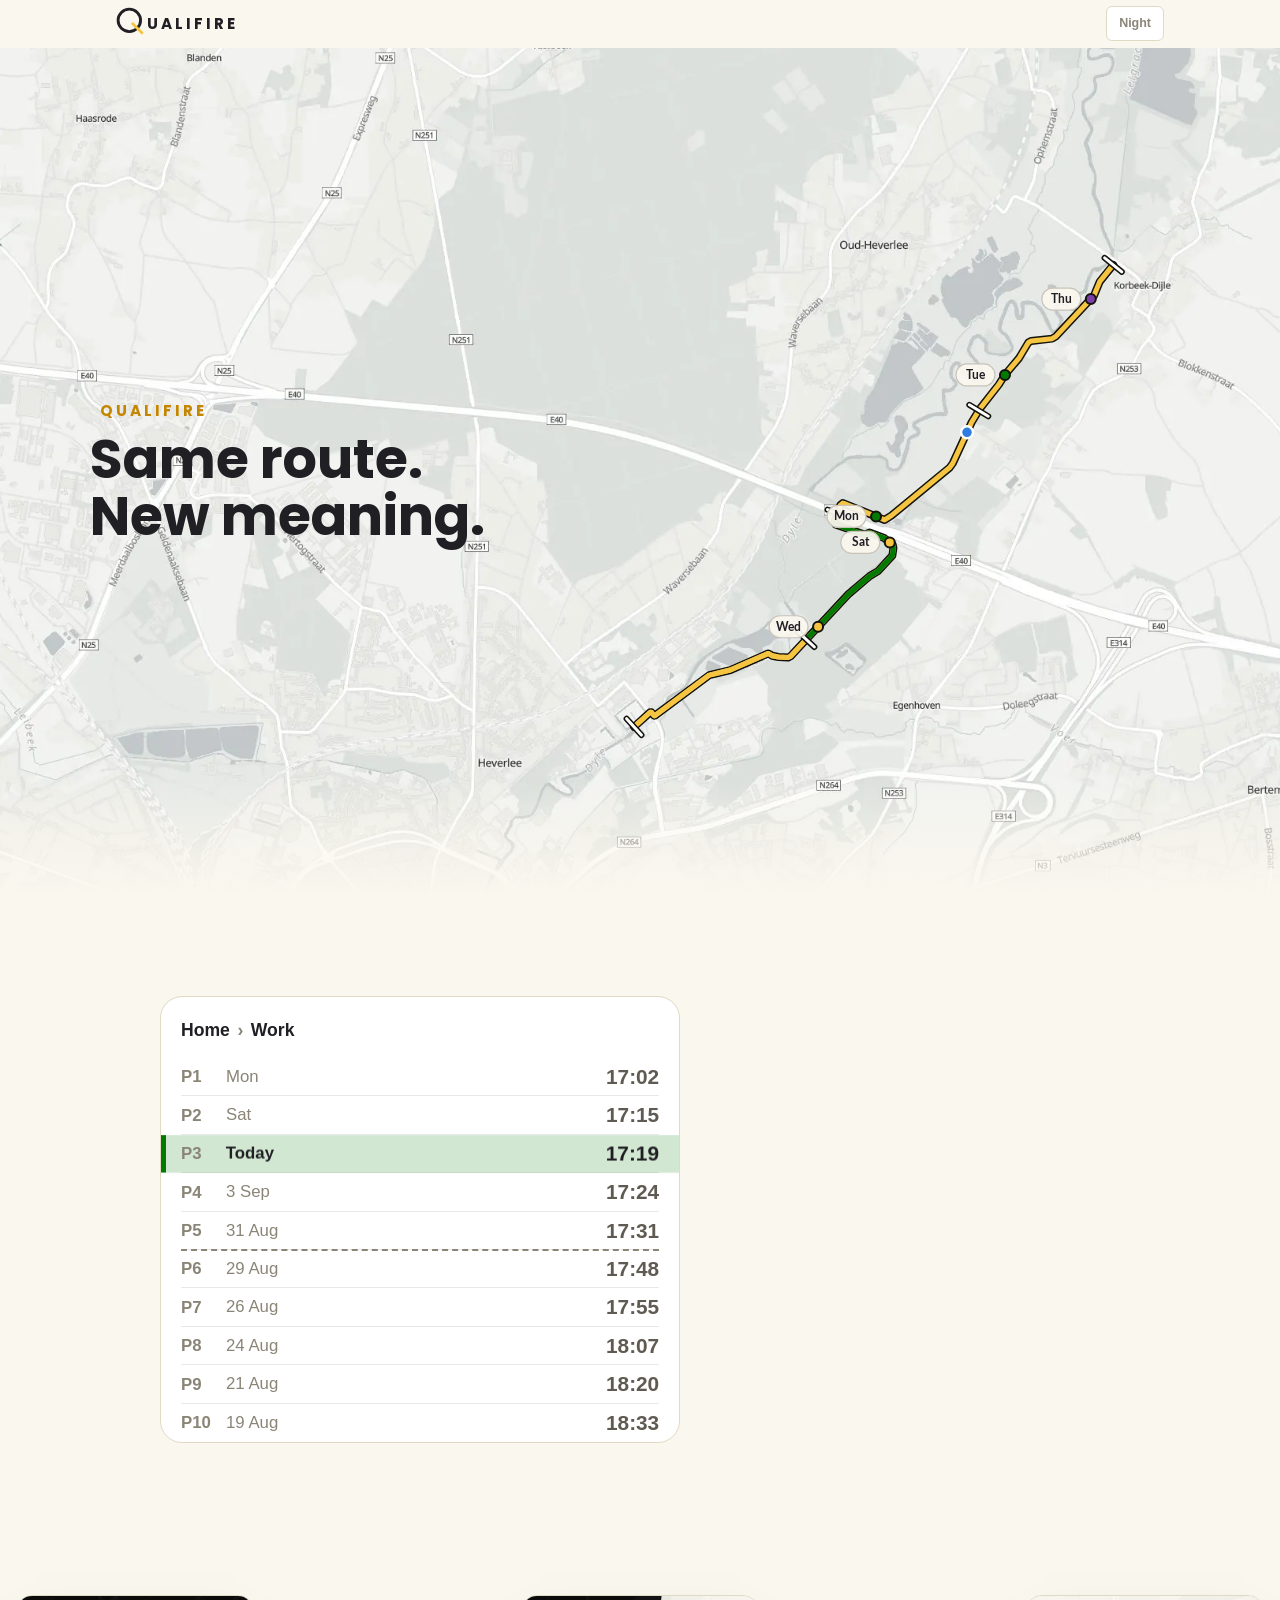
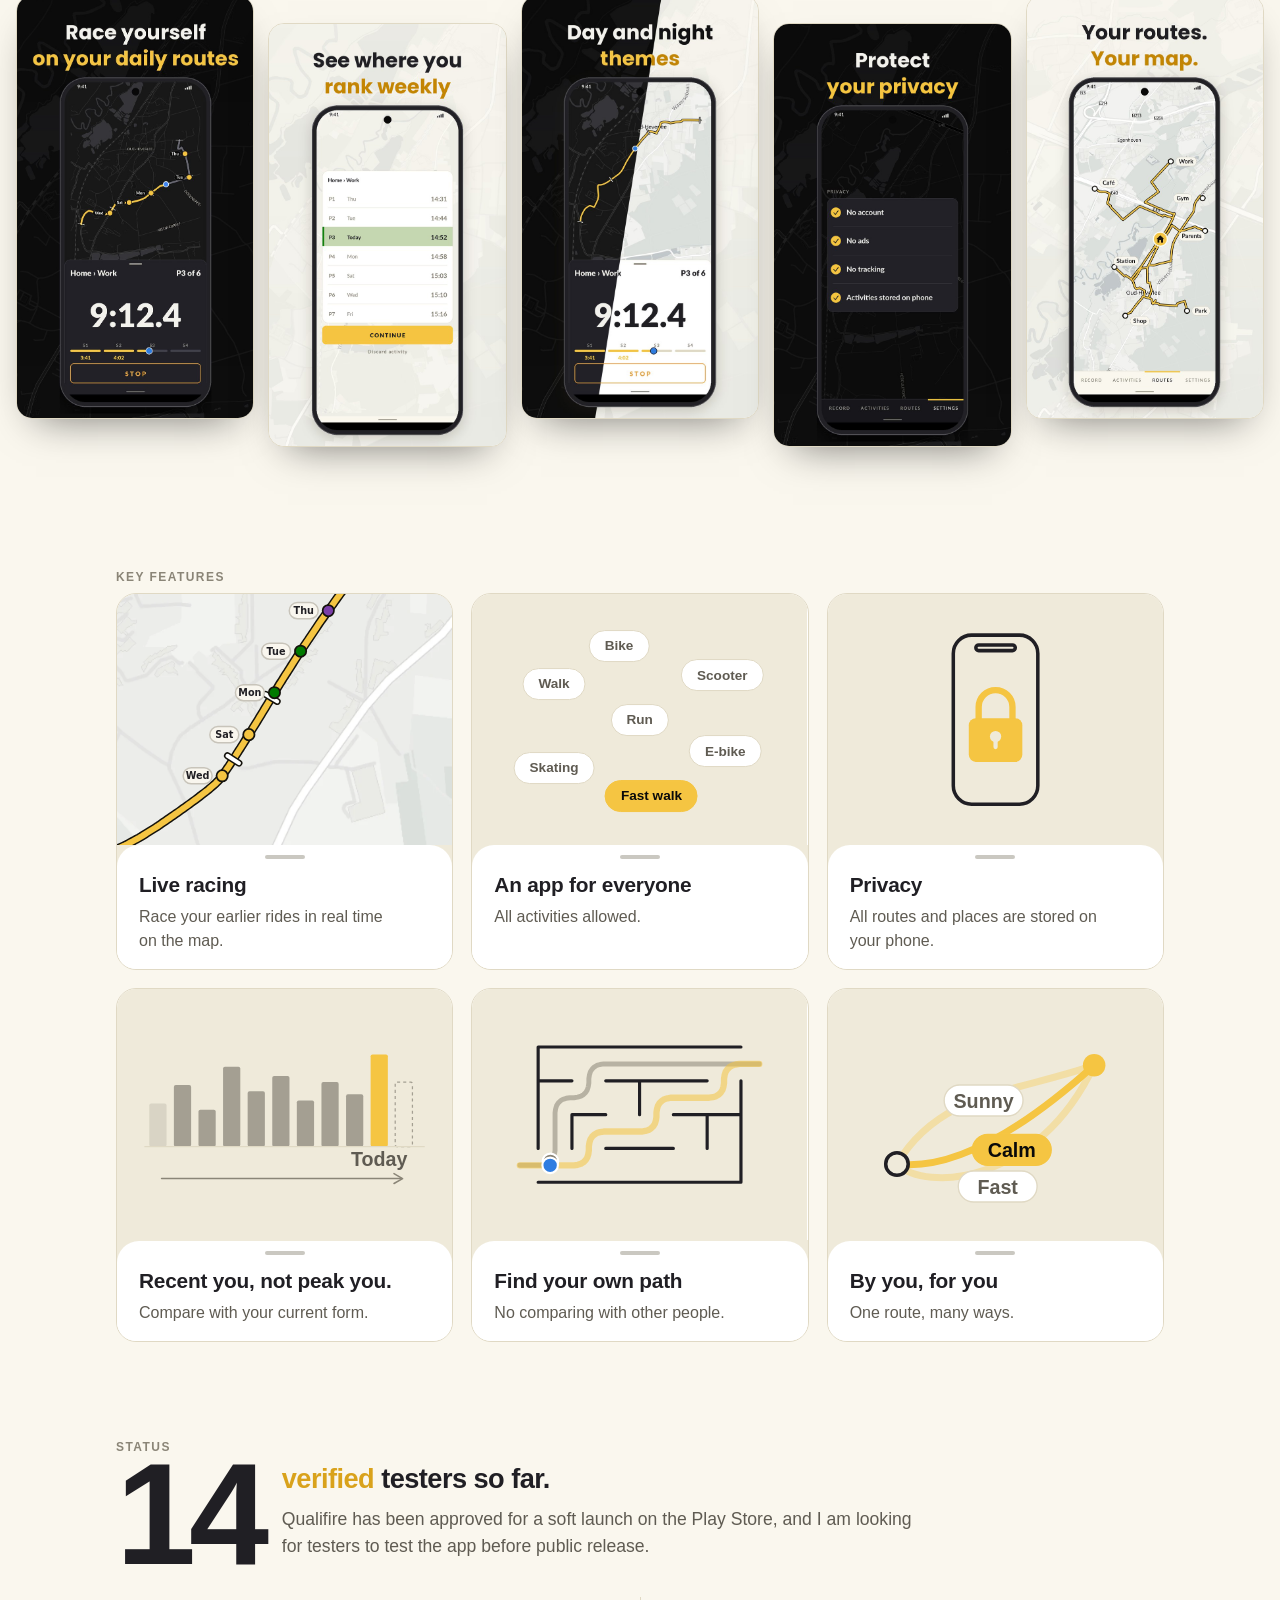
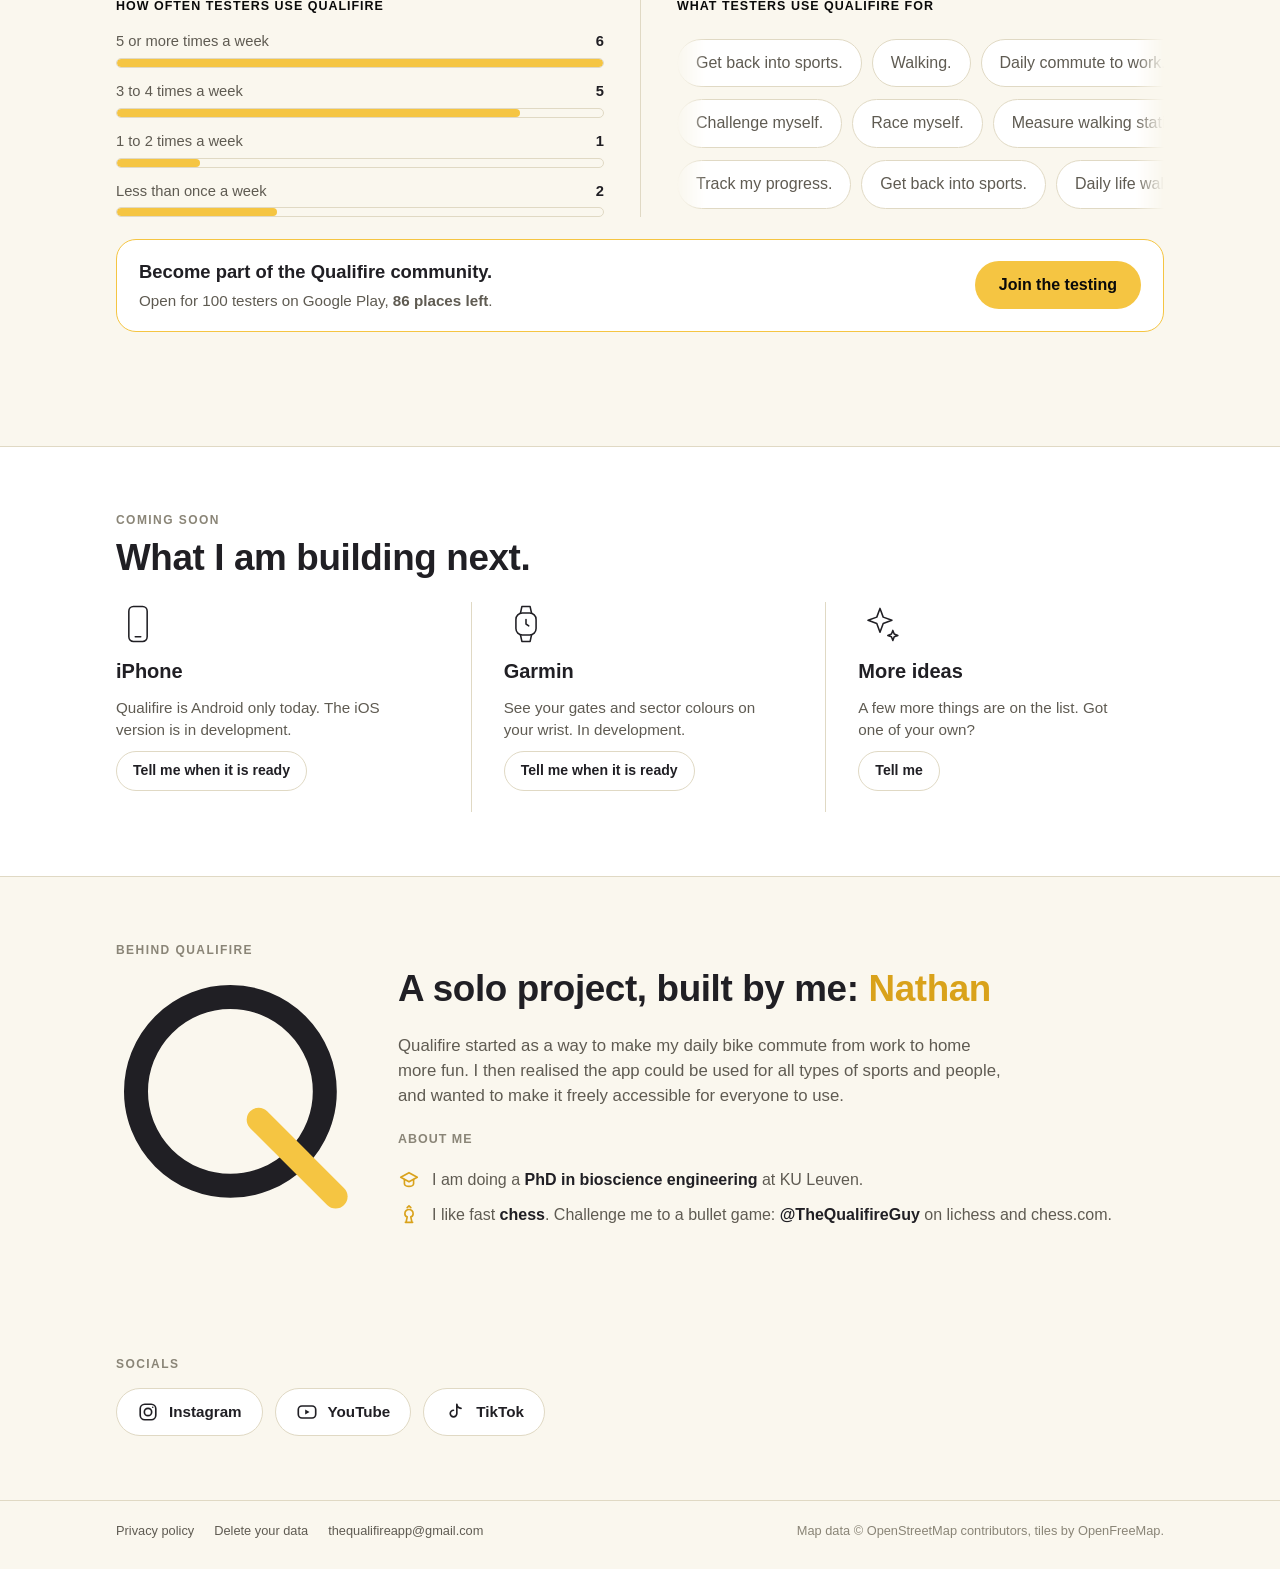
==== commit 0f0ad842: "Add files via upload" ====
--- a/index.html
+++ b/index.html
@@ -81,7 +81,7 @@
 <script src="testers.js?v=20261111c" defer></script>
 <script src="coming-soon.js?v=20261111c" defer></script>
 <script src="about.js?v=20261111b" defer></script>
-<script src="screens-swipe.js?v=20261119d" defer></script>
+<script src="screens-swipe.js?v=20261119f" defer></script>
 </main>
 <footer class="ft"><div class="wrap"><nav><a href="privacy.html">Privacy policy</a><a href="delete-data.html">Delete your data</a><a href="mailto:thequalifireapp@gmail.com">thequalifireapp@gmail.com</a></nav>
 <p>Map data &copy; OpenStreetMap contributors, tiles by OpenFreeMap.</p></div></footer>
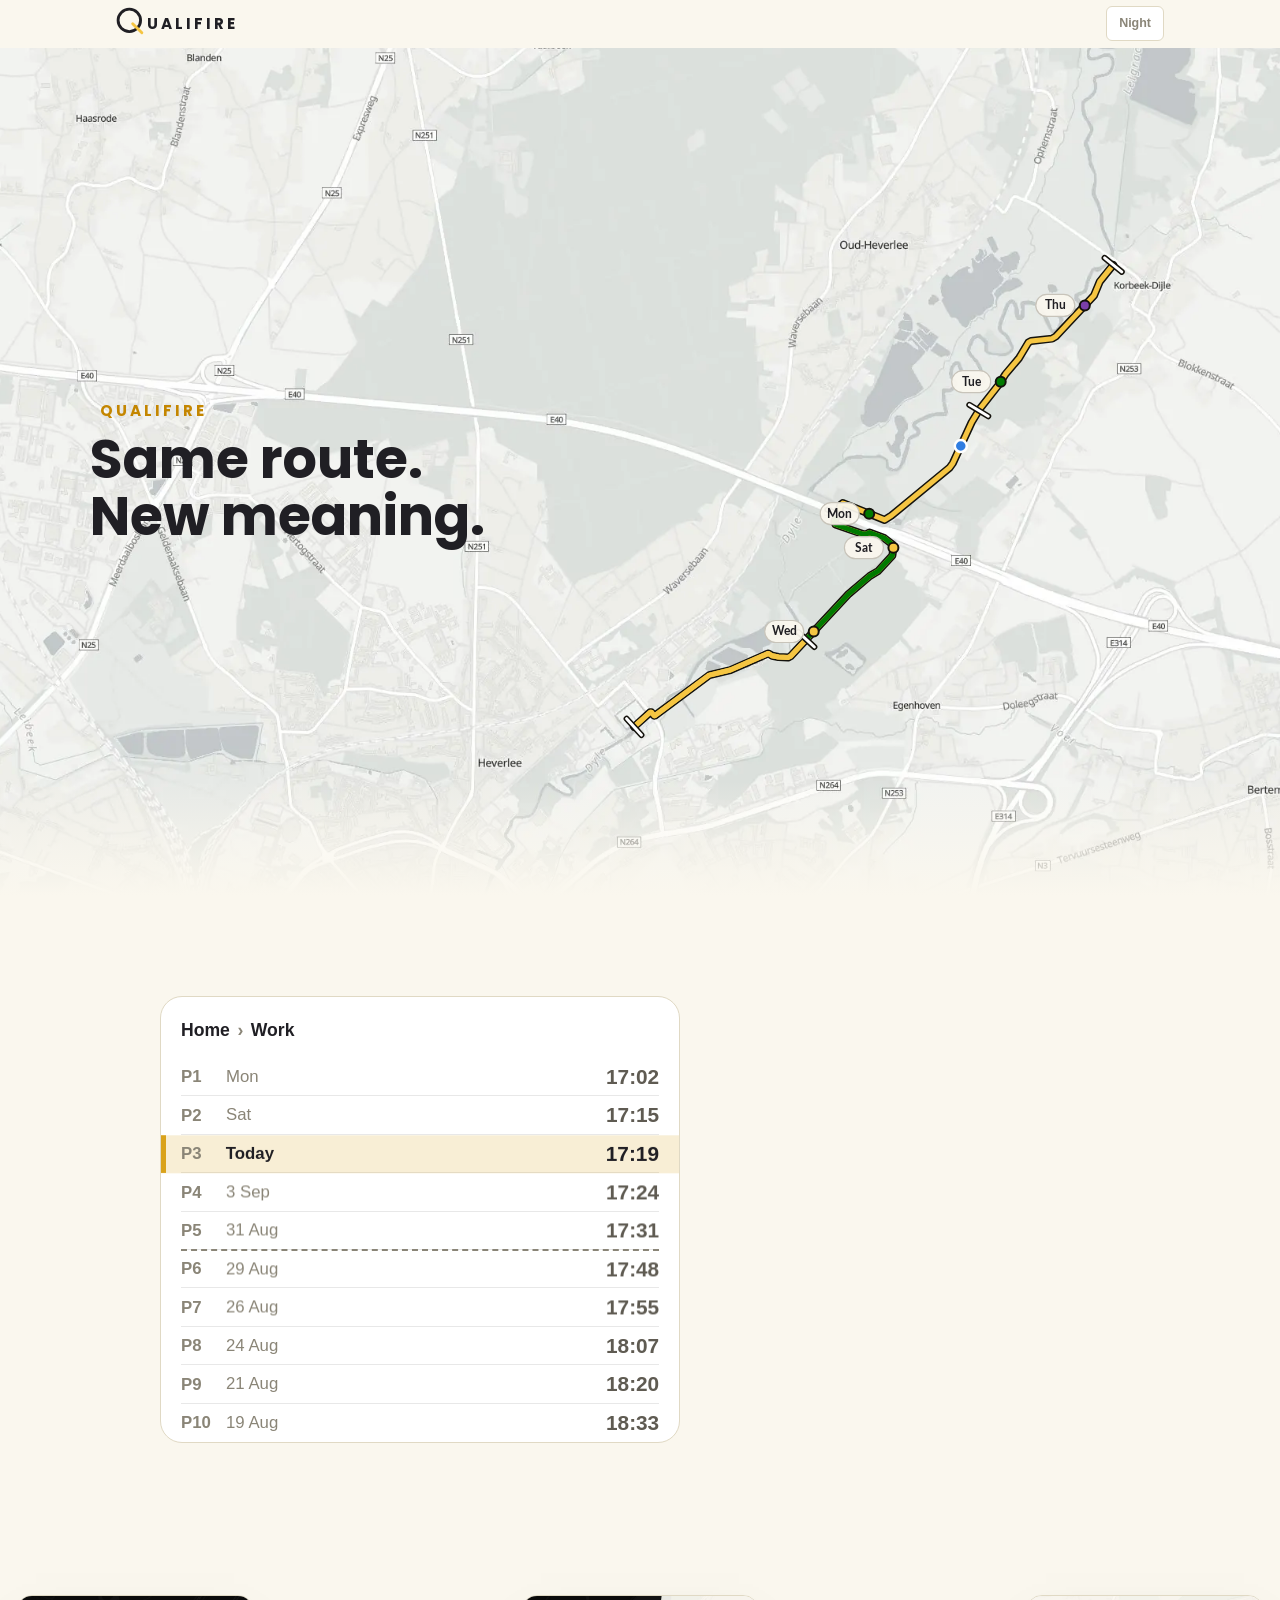
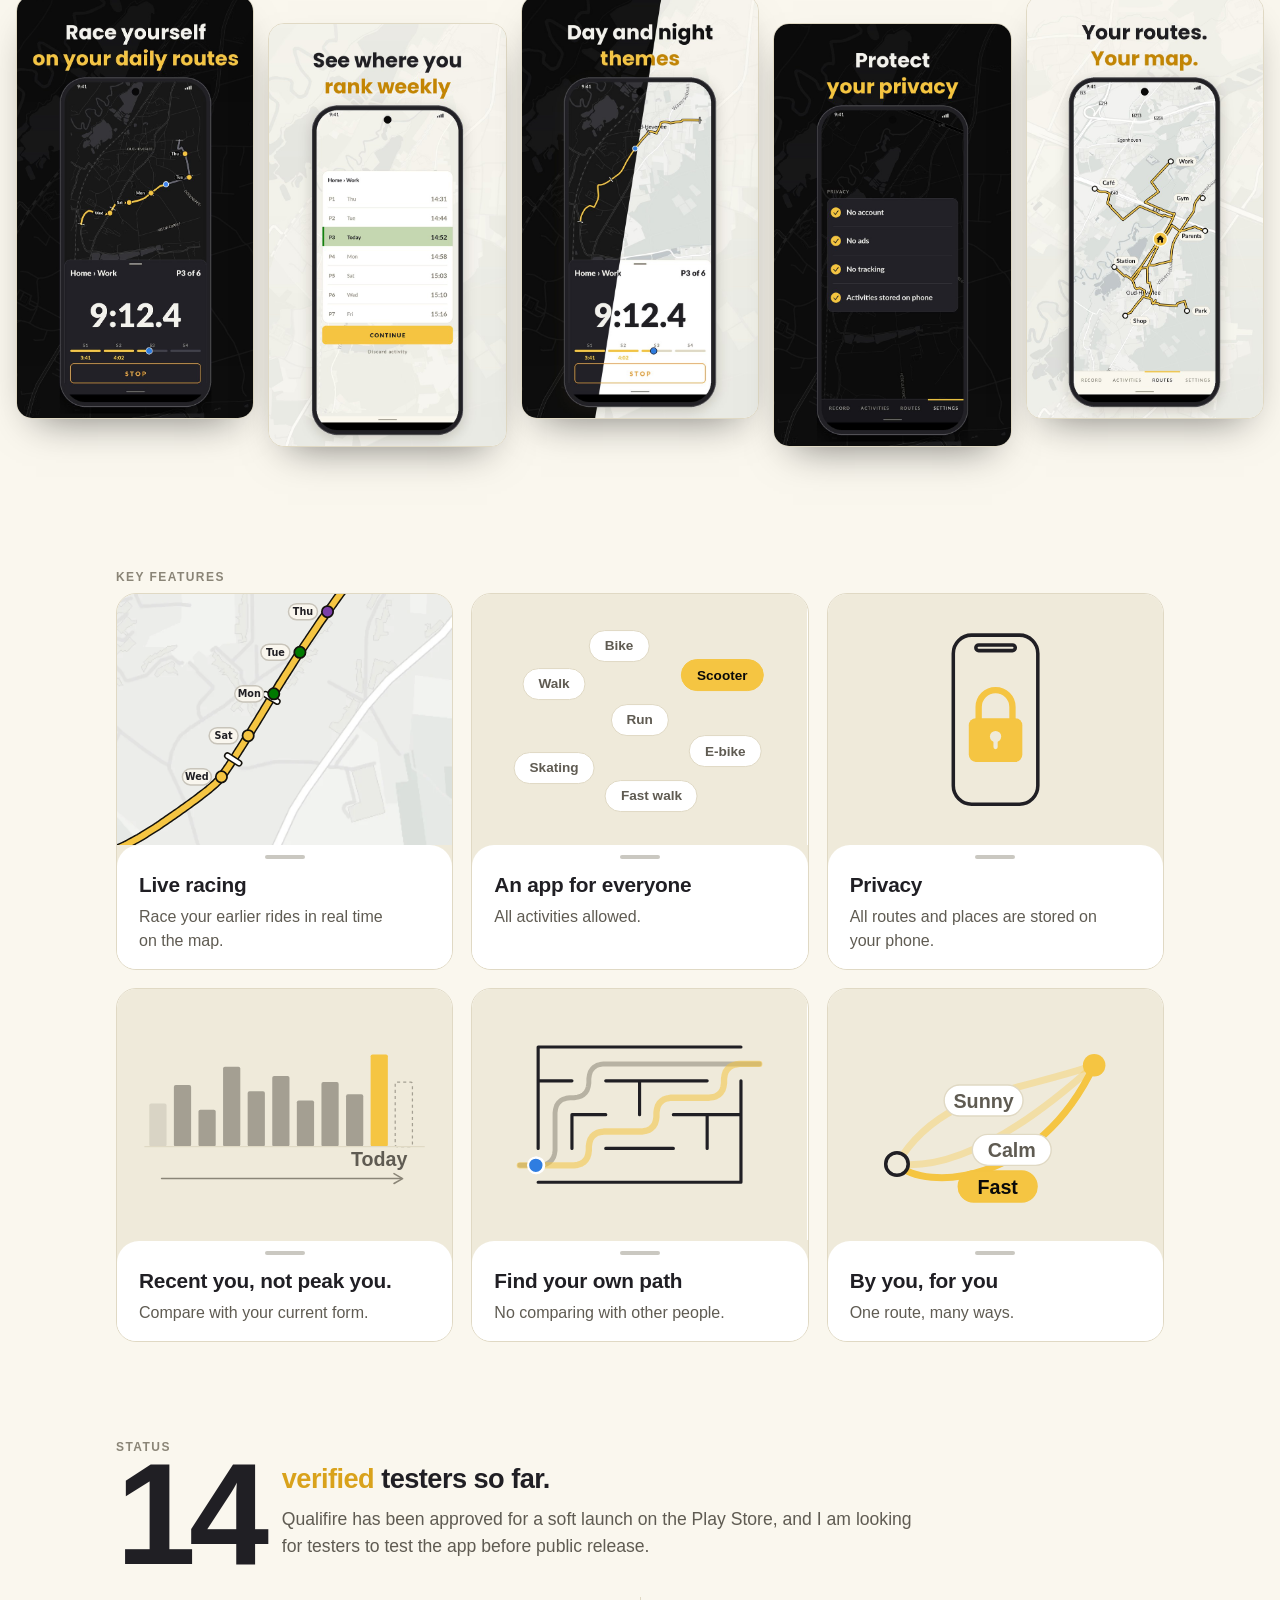
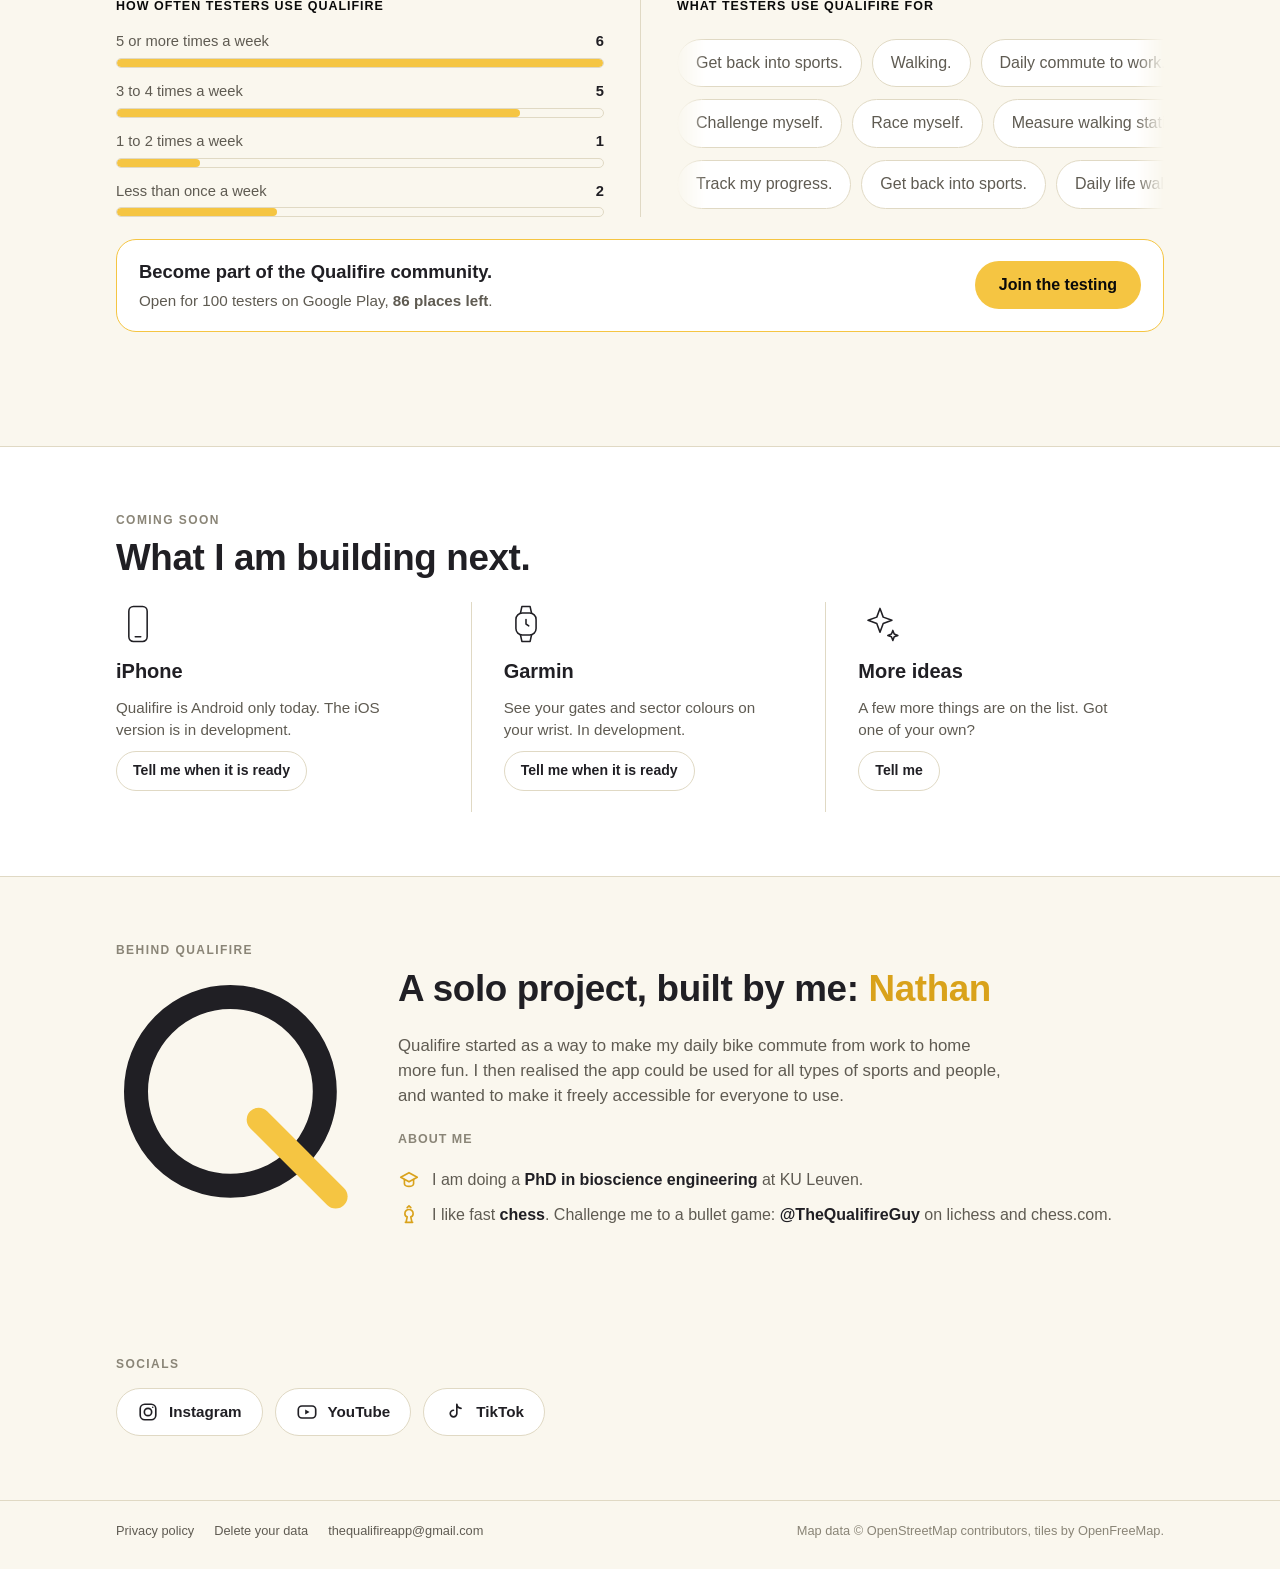
==== commit 0364d97a: "Add files via upload" ====
--- a/index.html
+++ b/index.html
@@ -81,7 +81,7 @@
 <script src="testers.js?v=20261111c" defer></script>
 <script src="coming-soon.js?v=20261111c" defer></script>
 <script src="about.js?v=20261111b" defer></script>
-<script src="screens-swipe.js?v=20261119f" defer></script>
+<script src="screens-swipe.js?v=20261119g" defer></script>
 </main>
 <footer class="ft"><div class="wrap"><nav><a href="privacy.html">Privacy policy</a><a href="delete-data.html">Delete your data</a><a href="mailto:thequalifireapp@gmail.com">thequalifireapp@gmail.com</a></nav>
 <p>Map data &copy; OpenStreetMap contributors, tiles by OpenFreeMap.</p></div></footer>
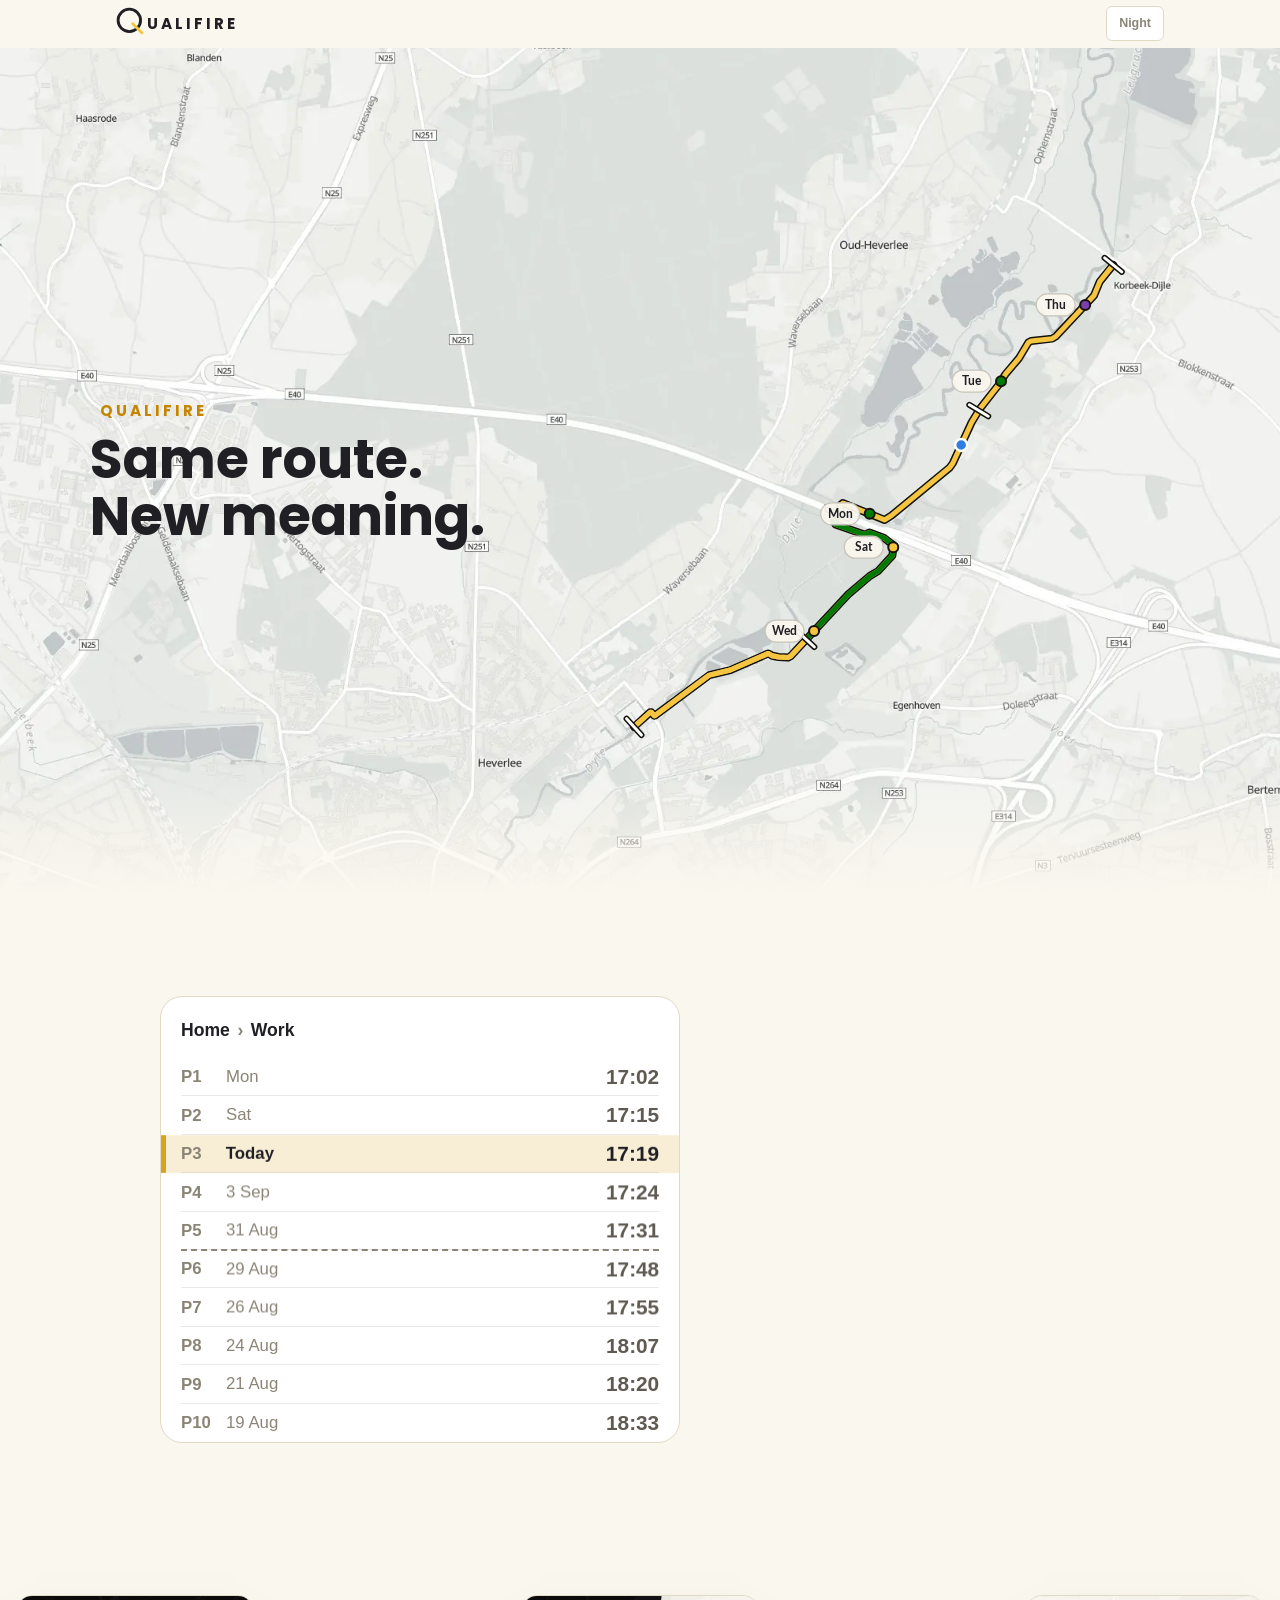
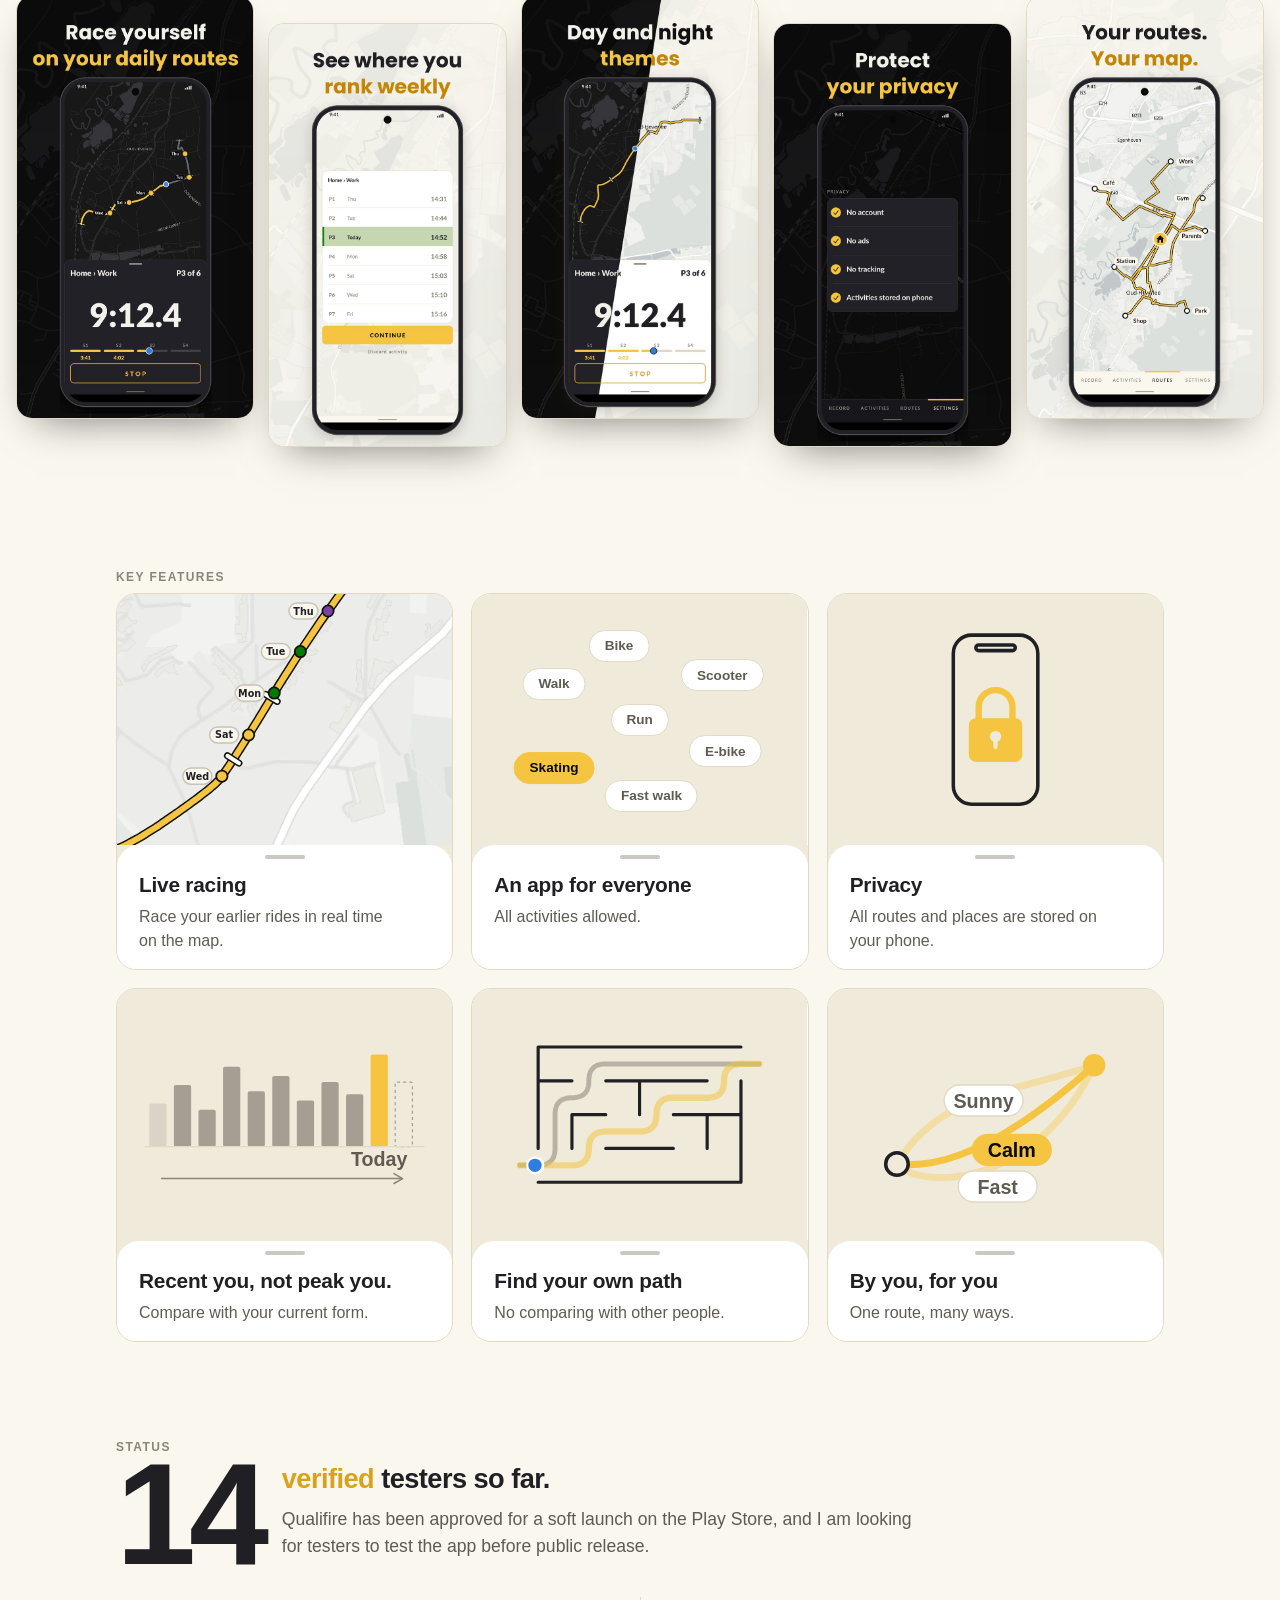
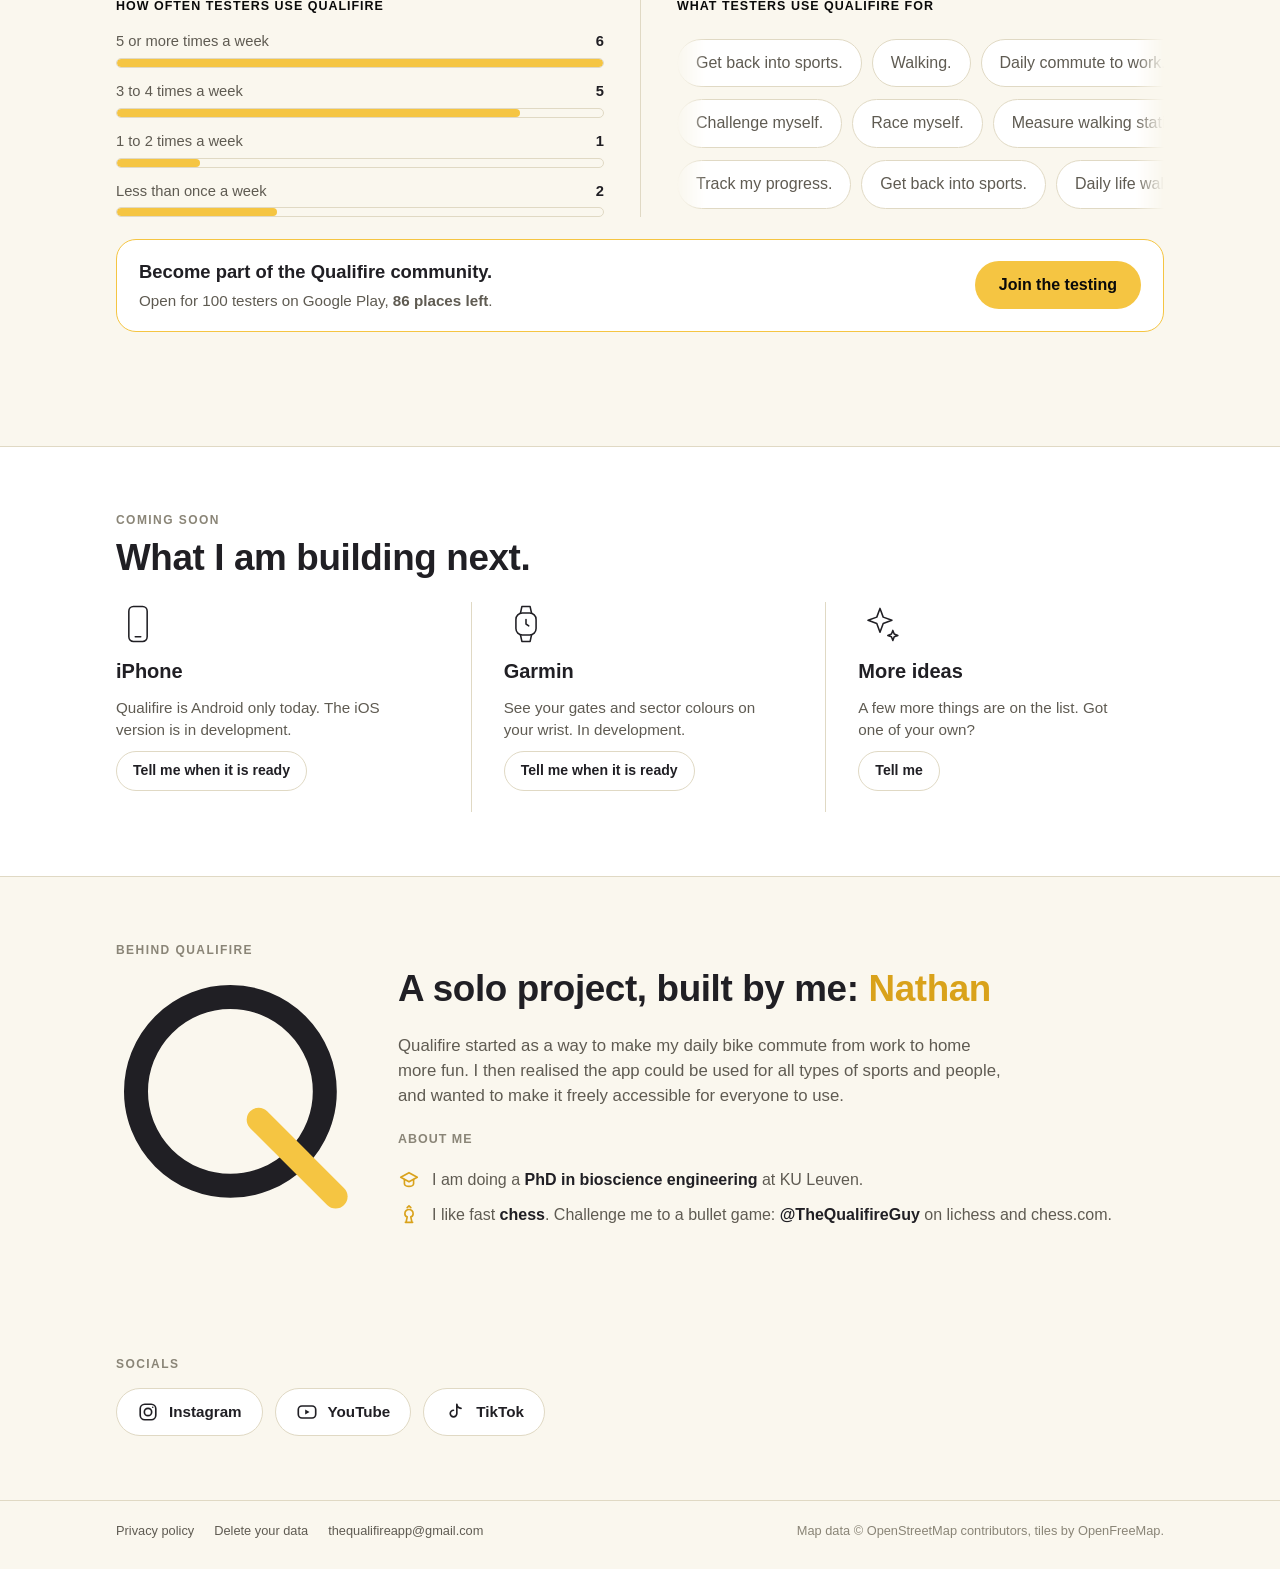
==== commit 3e2aa7f4: "Add files via upload" ====
--- a/index.html
+++ b/index.html
@@ -81,7 +81,7 @@
 <script src="testers.js?v=20261111c" defer></script>
 <script src="coming-soon.js?v=20261111c" defer></script>
 <script src="about.js?v=20261111b" defer></script>
-<script src="screens-swipe.js?v=20261119g" defer></script>
+<script src="screens-swipe.js?v=20261119h" defer></script>
 </main>
 <footer class="ft"><div class="wrap"><nav><a href="privacy.html">Privacy policy</a><a href="delete-data.html">Delete your data</a><a href="mailto:thequalifireapp@gmail.com">thequalifireapp@gmail.com</a></nav>
 <p>Map data &copy; OpenStreetMap contributors, tiles by OpenFreeMap.</p></div></footer>
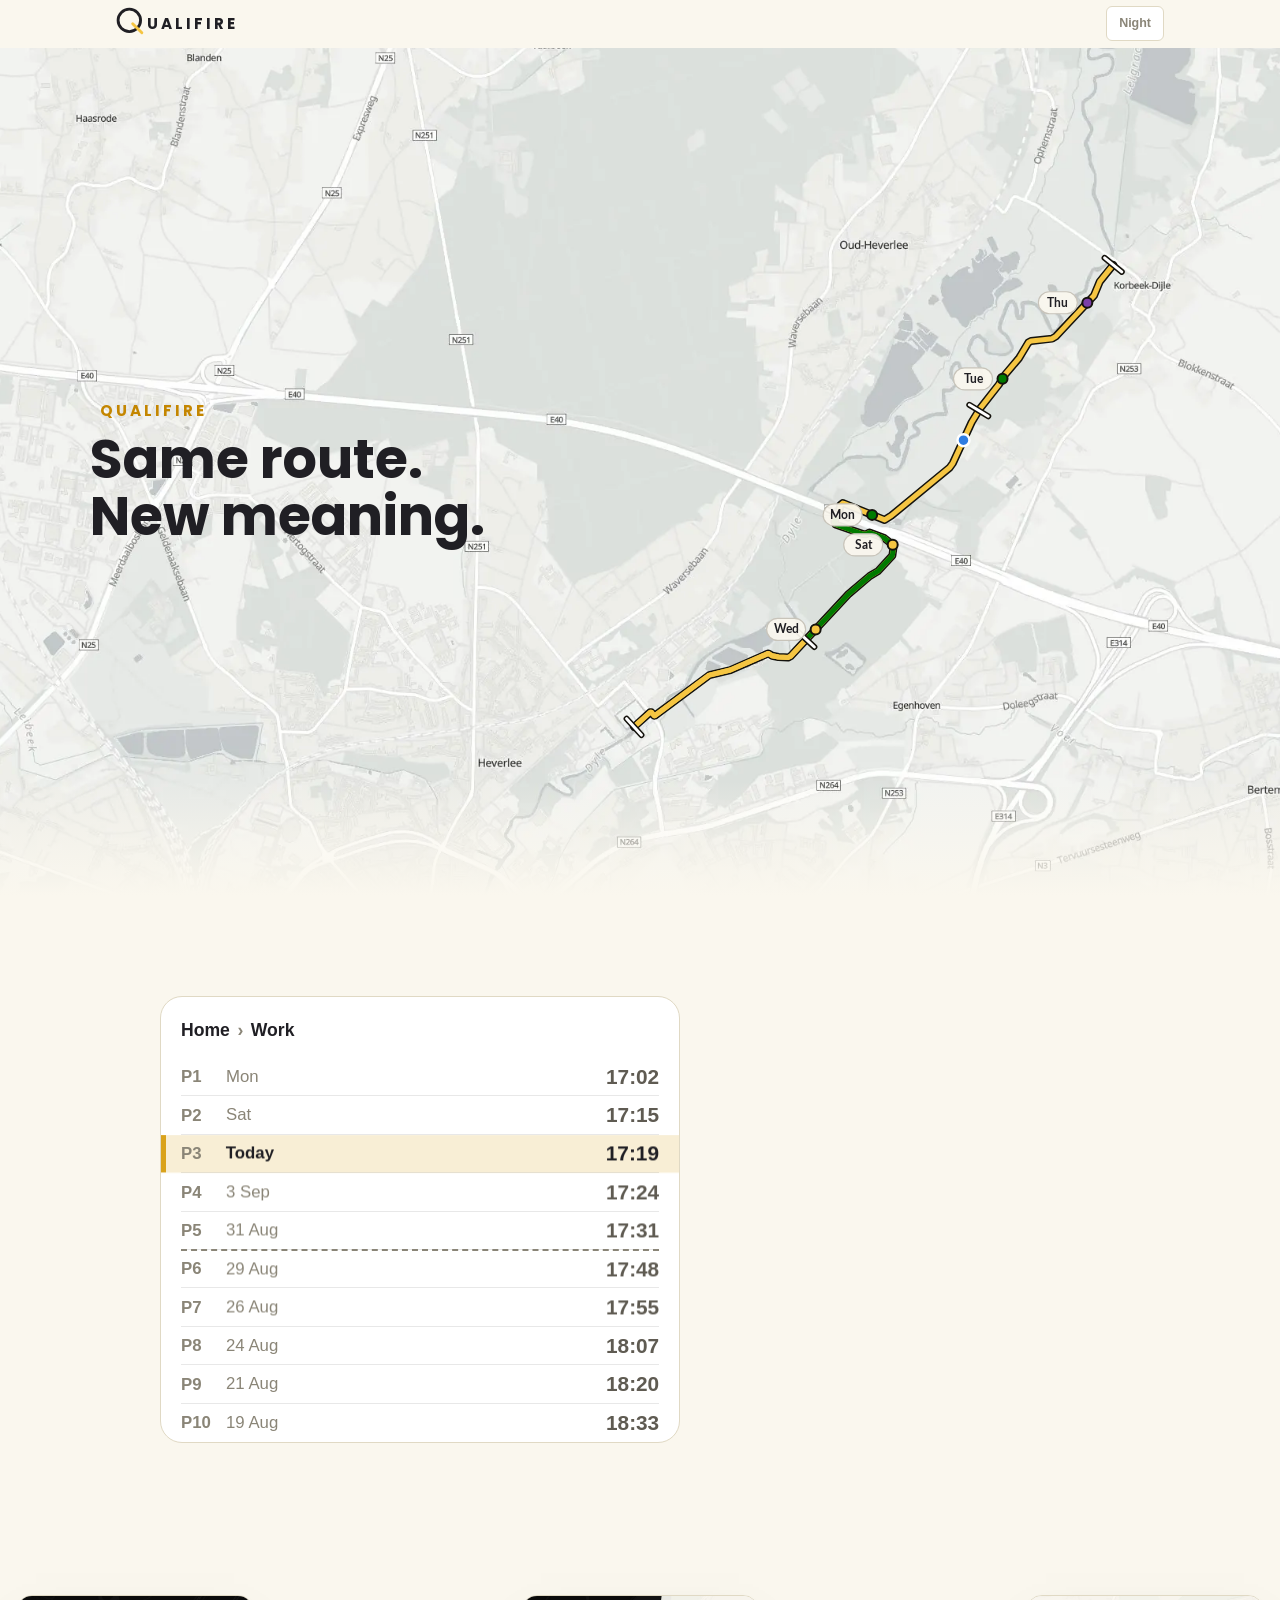
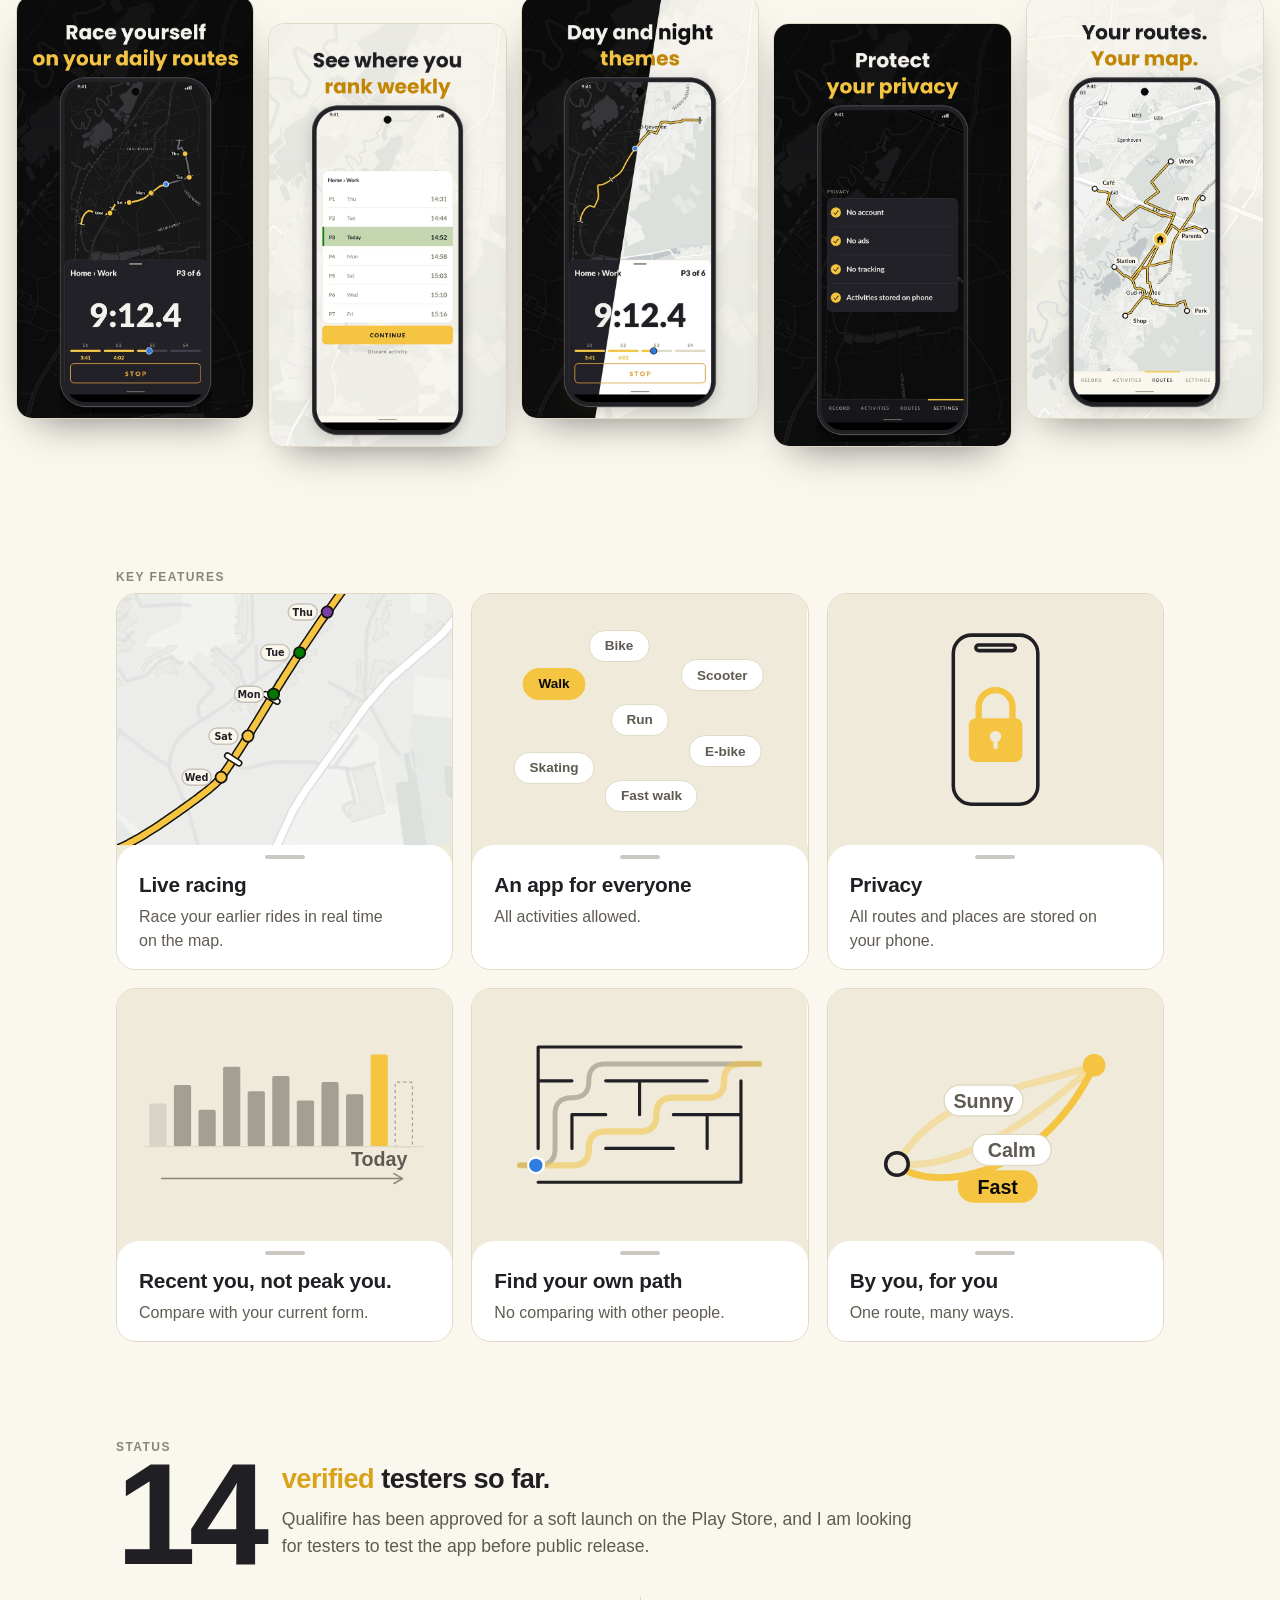
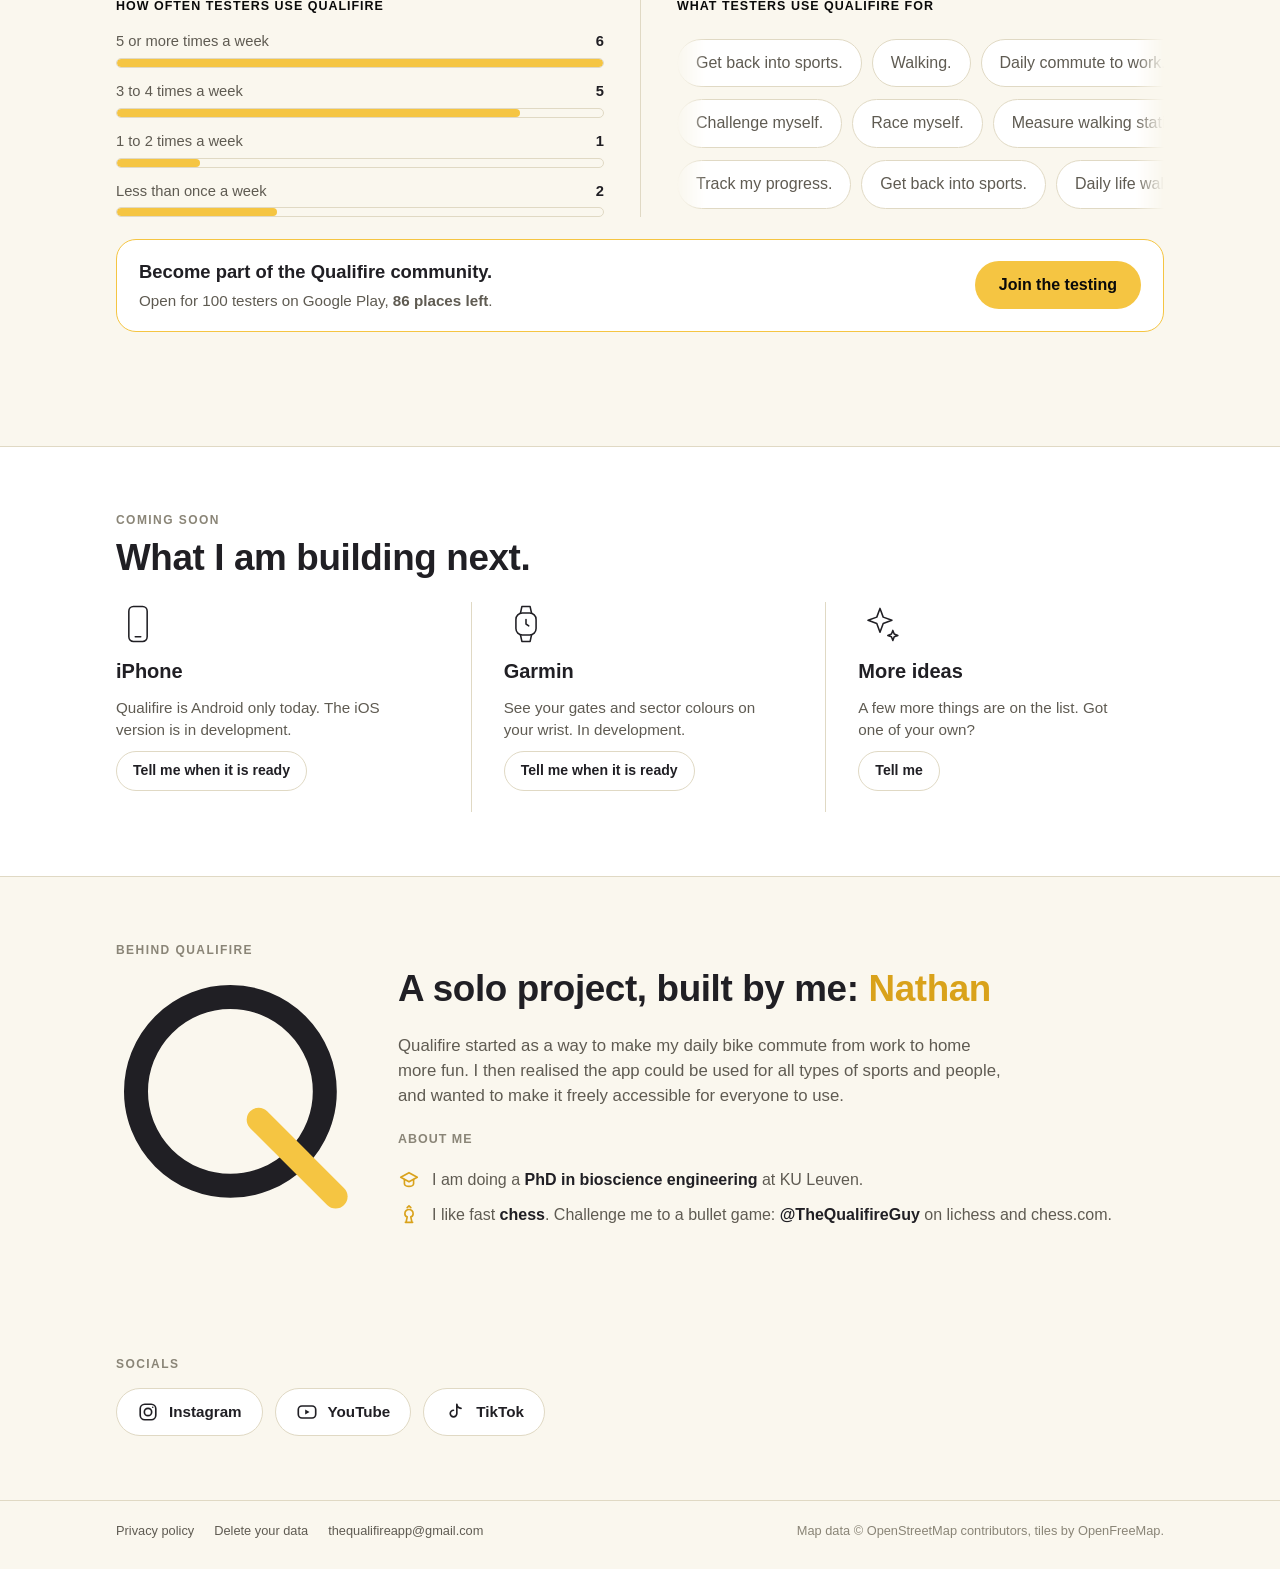
==== commit 2526e835: "Add files via upload" ====
--- a/index.html
+++ b/index.html
@@ -78,7 +78,7 @@
 <script src="key-features.js?v=20261111b" defer></script>
 <script src="live-loop.js?v=20261107a" defer></script>
 <script src="apply.js?v=20261026b" defer></script>
-<script src="testers.js?v=20261111c" defer></script>
+<script src="testers.js?v=20261119a" defer></script>
 <script src="coming-soon.js?v=20261111c" defer></script>
 <script src="about.js?v=20261111b" defer></script>
 <script src="screens-swipe.js?v=20261119h" defer></script>
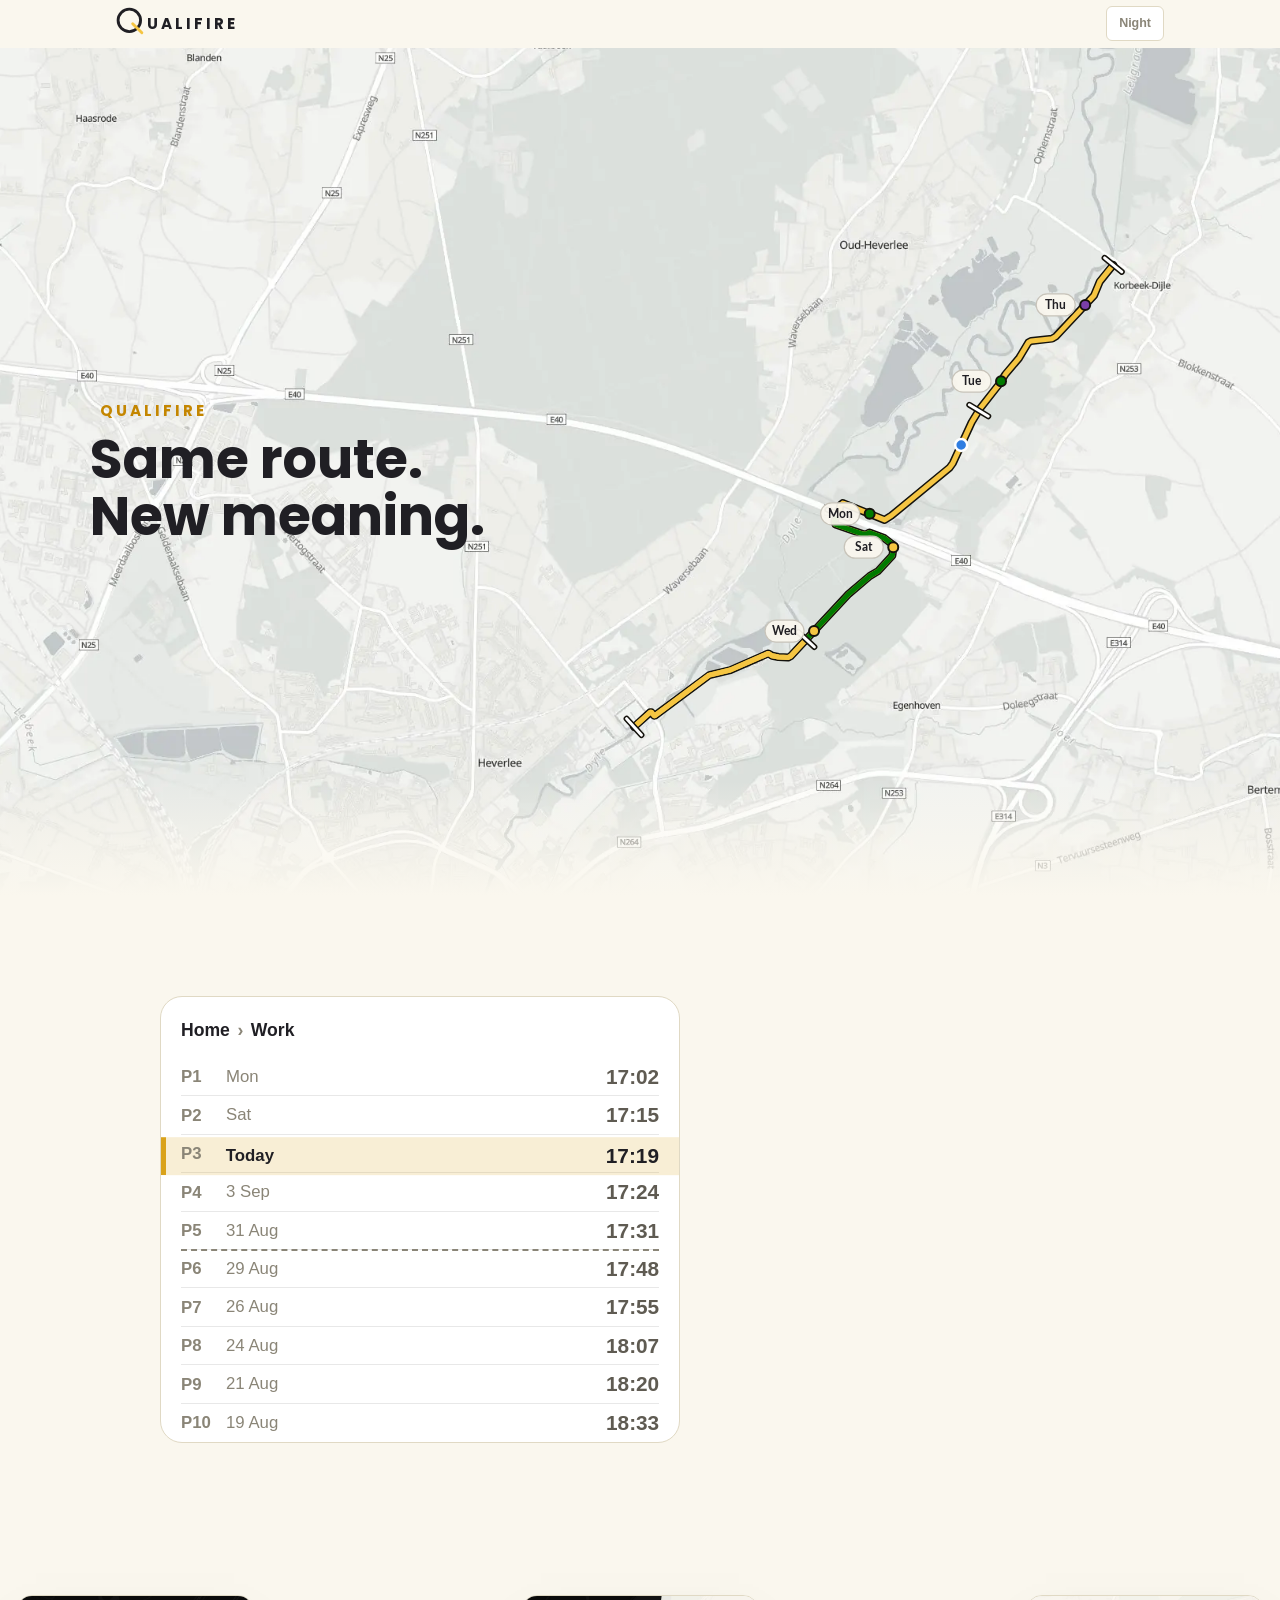
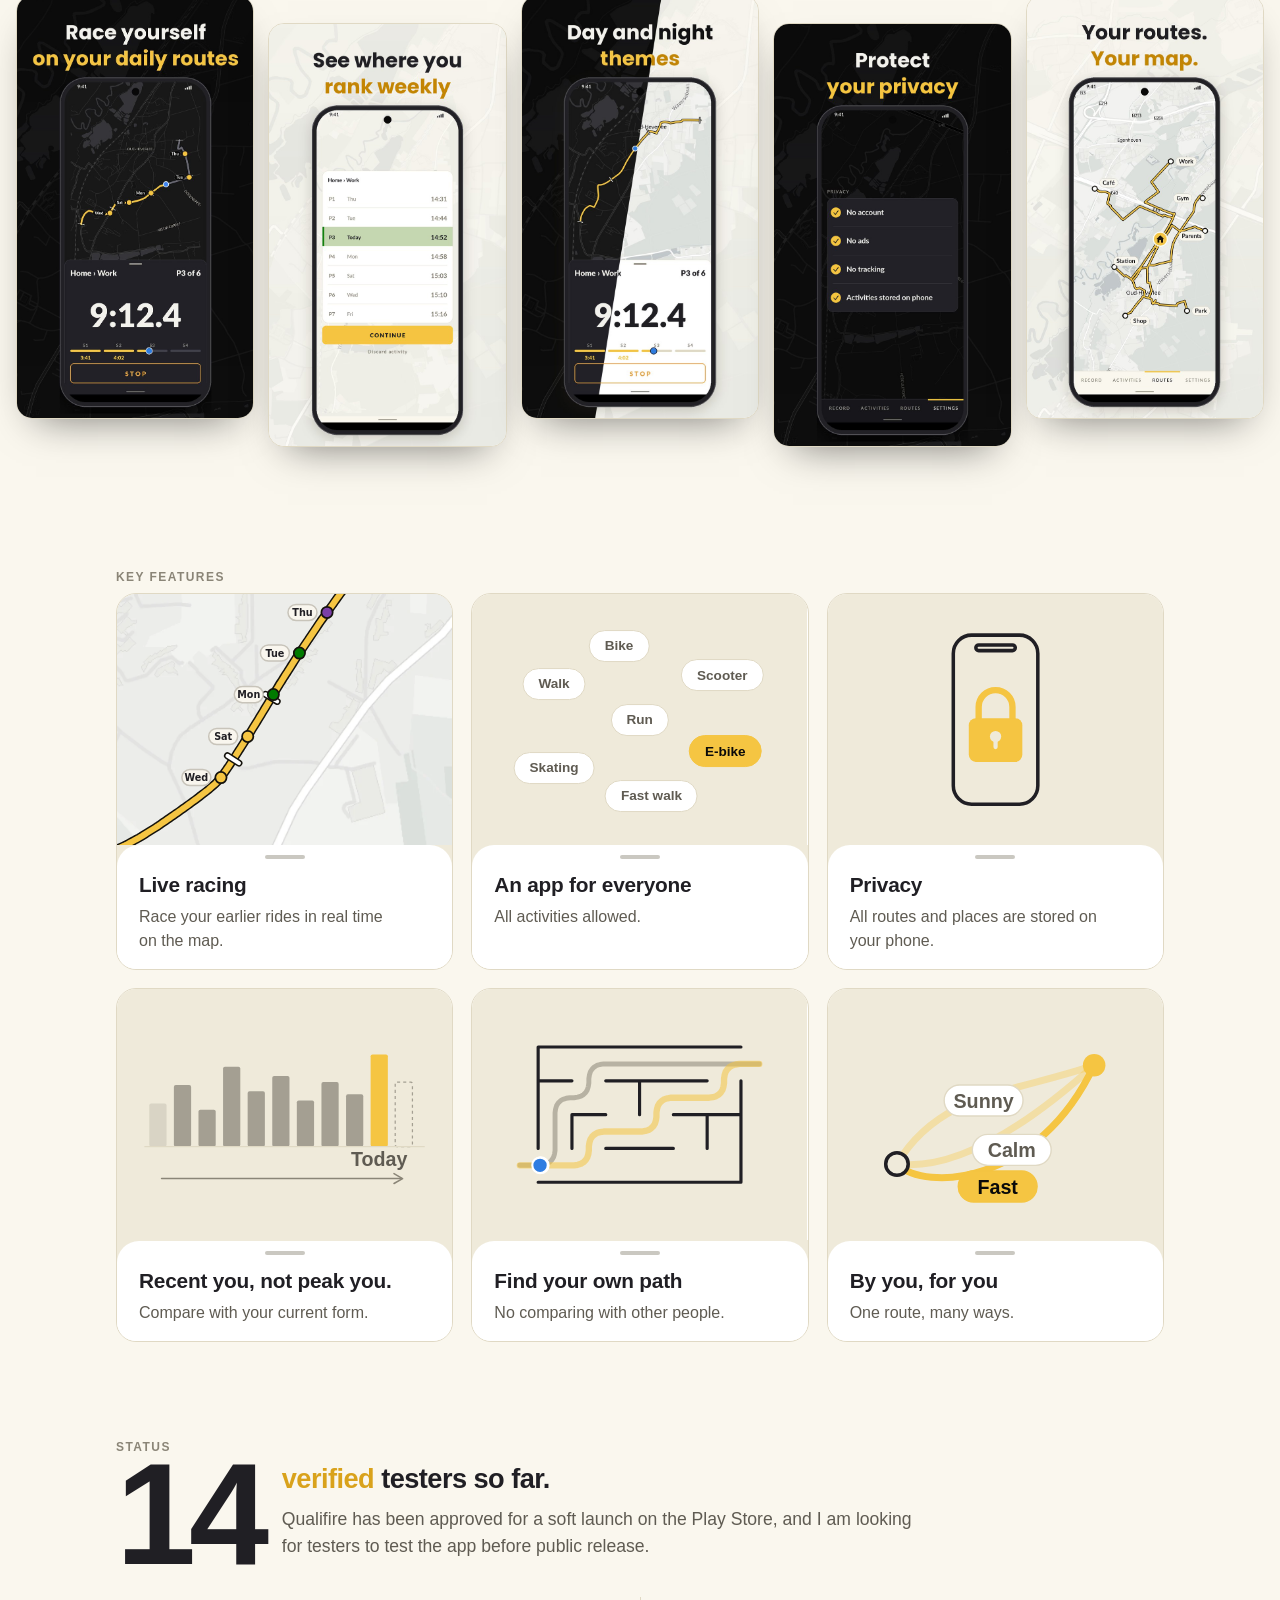
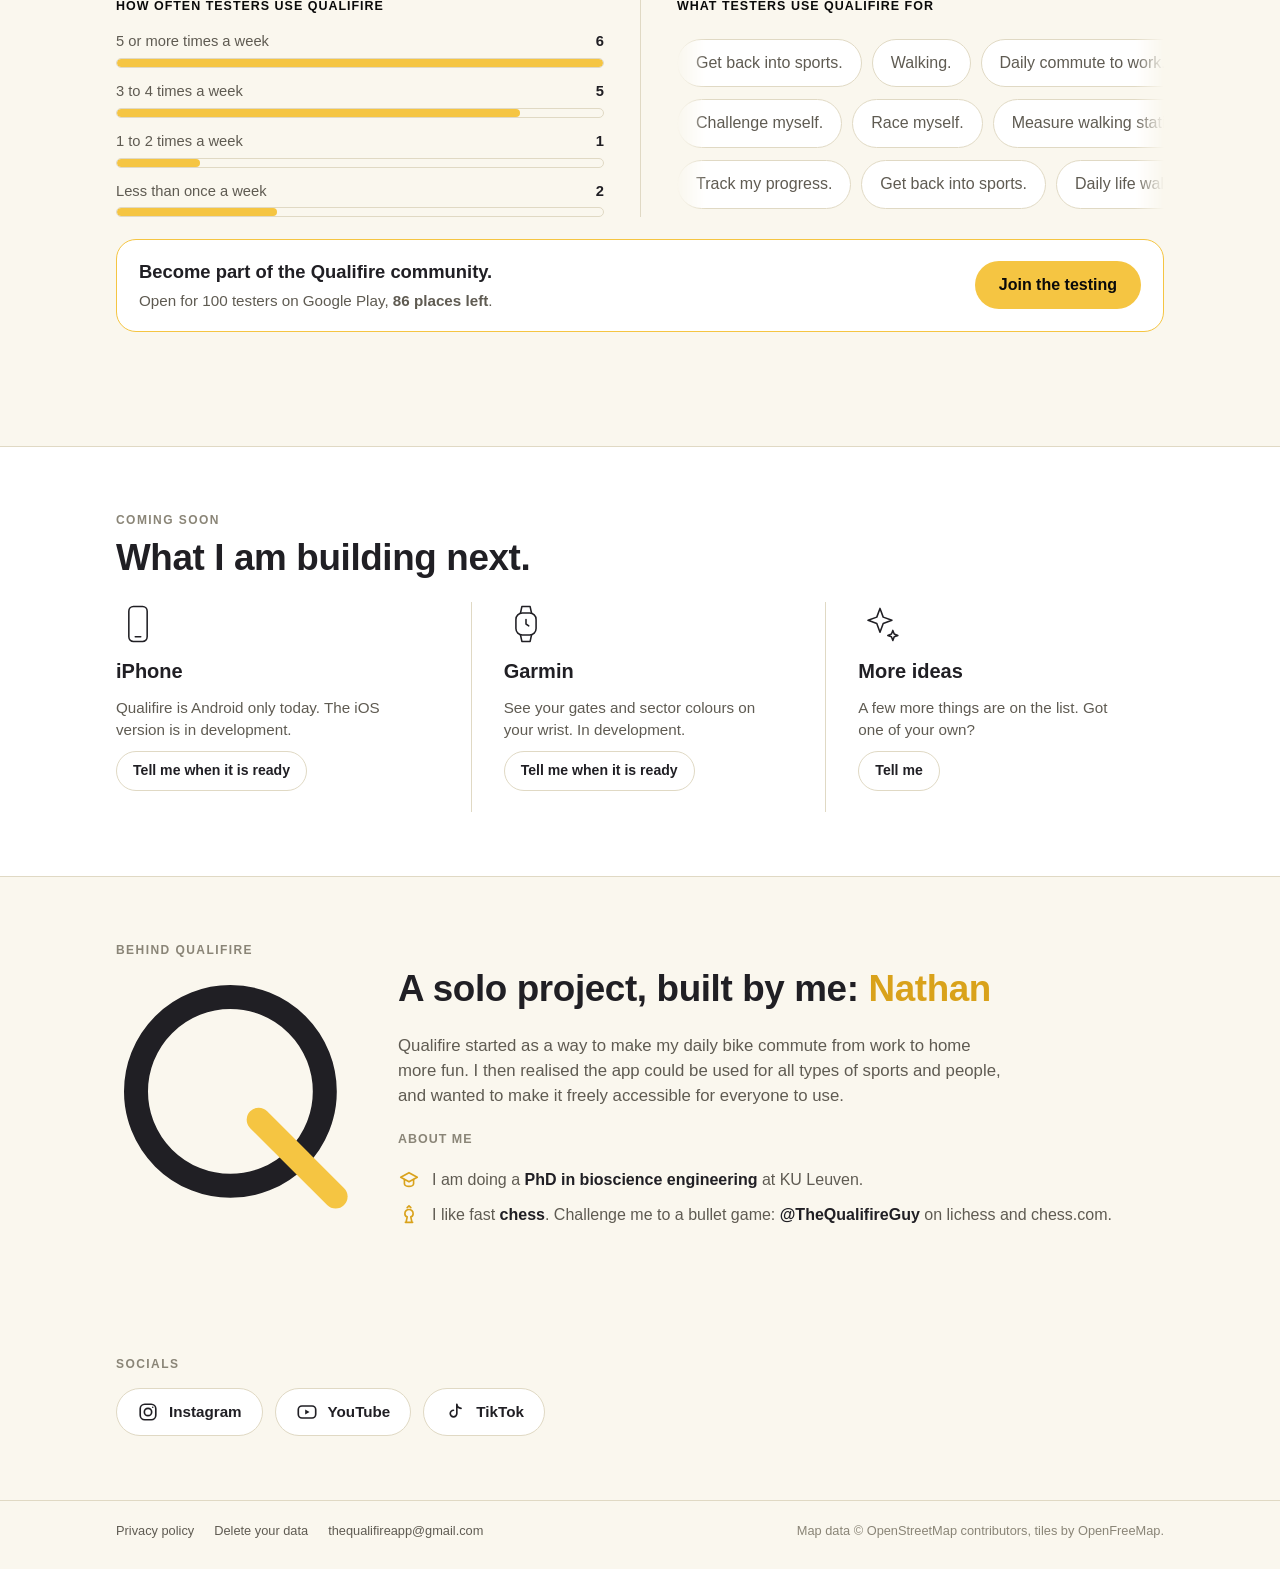
==== commit d4b7590e: "fix screens scrolling on phone" ====
--- a/index.html
+++ b/index.html
@@ -6,14 +6,14 @@
 <title>Qualifire | Same route. New meaning.</title>
 <meta name="description" content="Same route. New meaning. Android. Closed test on Google Play.">
 <link rel="icon" type="image/svg+xml" href="favicon.svg">
-<link rel="stylesheet" href="style.css?v=20261119c">
+<link rel="stylesheet" href="style.css?v=20261119d">
 <link rel="stylesheet" href="built.css?v=20261026a">
 <link rel="stylesheet" href="key-features.css?v=20261119b">
 <link rel="stylesheet" href="sections-base.css?v=20261111b">
 <link rel="stylesheet" href="testers.css?v=20261111b">
 <link rel="stylesheet" href="coming-soon.css?v=20261111b">
 <link rel="stylesheet" href="about.css?v=20261111b">
-<script src="theme.js?v=20261119a"></script>
+<script src="theme.js?v=20261030b"></script>
 </head>
 <body>
 <header class="top"><a class="brand wm" href="./" aria-label="Qualifire"><svg class="qh" viewBox="116 78 294 294" aria-hidden="true"><circle cx="256" cy="218" r="118" fill="none" stroke="var(--ink)" stroke-width="30" stroke-linecap="round"/><line x1="291.355" y1="253.355" x2="387.5206" y2="349.5206" stroke="#F5C542" stroke-width="30" stroke-linecap="round"/></svg><span aria-hidden="true">UALIFIRE</span></a><button class="toggle" id="theme" type="button">Day</button></header>
@@ -78,10 +78,9 @@
 <script src="key-features.js?v=20261111b" defer></script>
 <script src="live-loop.js?v=20261107a" defer></script>
 <script src="apply.js?v=20261026b" defer></script>
-<script src="testers.js?v=20261119a" defer></script>
+<script src="testers.js?v=20261111c" defer></script>
 <script src="coming-soon.js?v=20261111c" defer></script>
 <script src="about.js?v=20261111b" defer></script>
-<script src="screens-swipe.js?v=20261119h" defer></script>
 </main>
 <footer class="ft"><div class="wrap"><nav><a href="privacy.html">Privacy policy</a><a href="delete-data.html">Delete your data</a><a href="mailto:thequalifireapp@gmail.com">thequalifireapp@gmail.com</a></nav>
 <p>Map data &copy; OpenStreetMap contributors, tiles by OpenFreeMap.</p></div></footer>
--- a/style.css
+++ b/style.css
@@ -219,5 +219,5 @@
 @media (max-width:700px){body .hero2{--ty:8}}
 /* ranking caption centred when stacked */
 @media (max-width:899px){body .rk-side{text-align:center}body .rk-cap{align-items:center;text-align:center}}
-/* round4: phone mockups row. touch-action:pan-y = the browser scrolls the page for mostly vertical swipes and passes every other swipe to screens-swipe.js, which moves the row (clearly horizontal) or scrolls the page by hand (diagonal). */
-@media (max-width:899px){#screens .phrow{touch-action:pan-y pinch-zoom;overscroll-behavior-x:contain}}
+/* round4: the mockup row must not scroll vertically by itself (first swipe was swallowed) */
+@media (max-width:899px){#screens .phrow{overflow-y:hidden}}
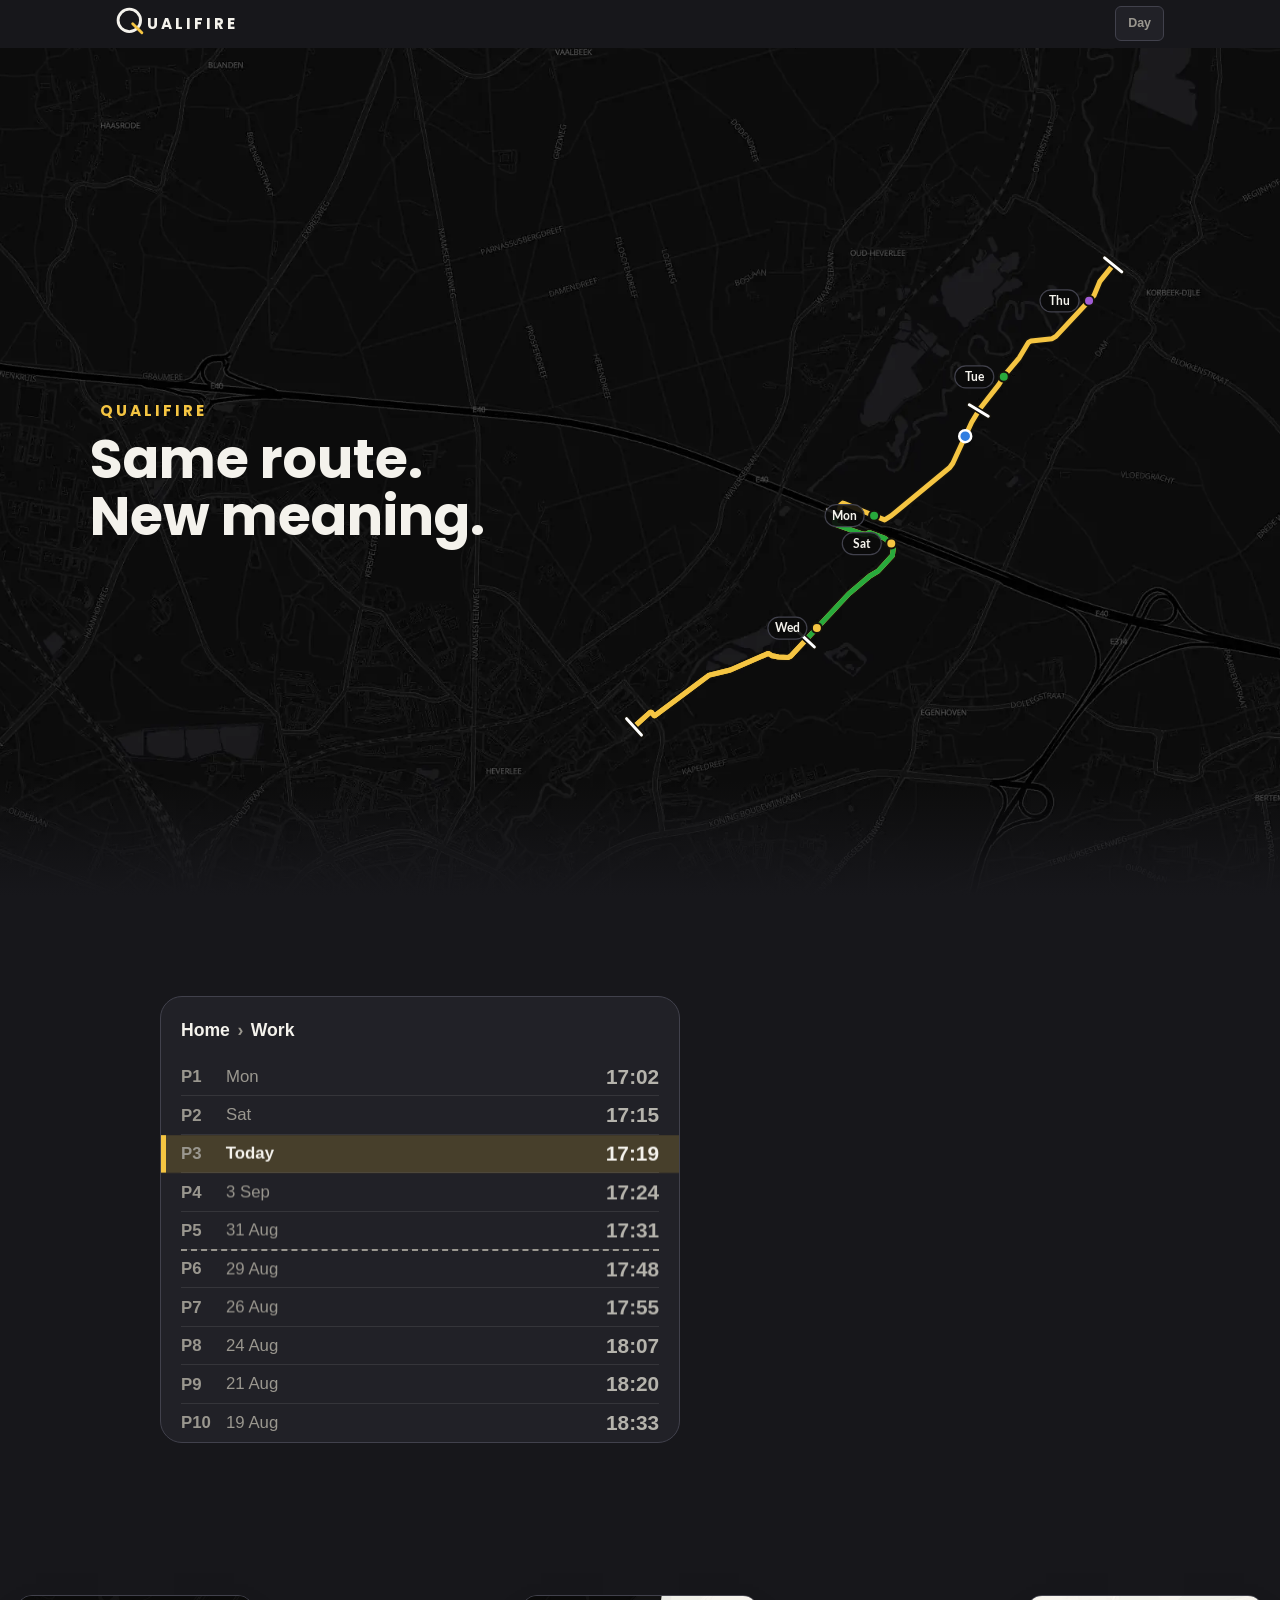
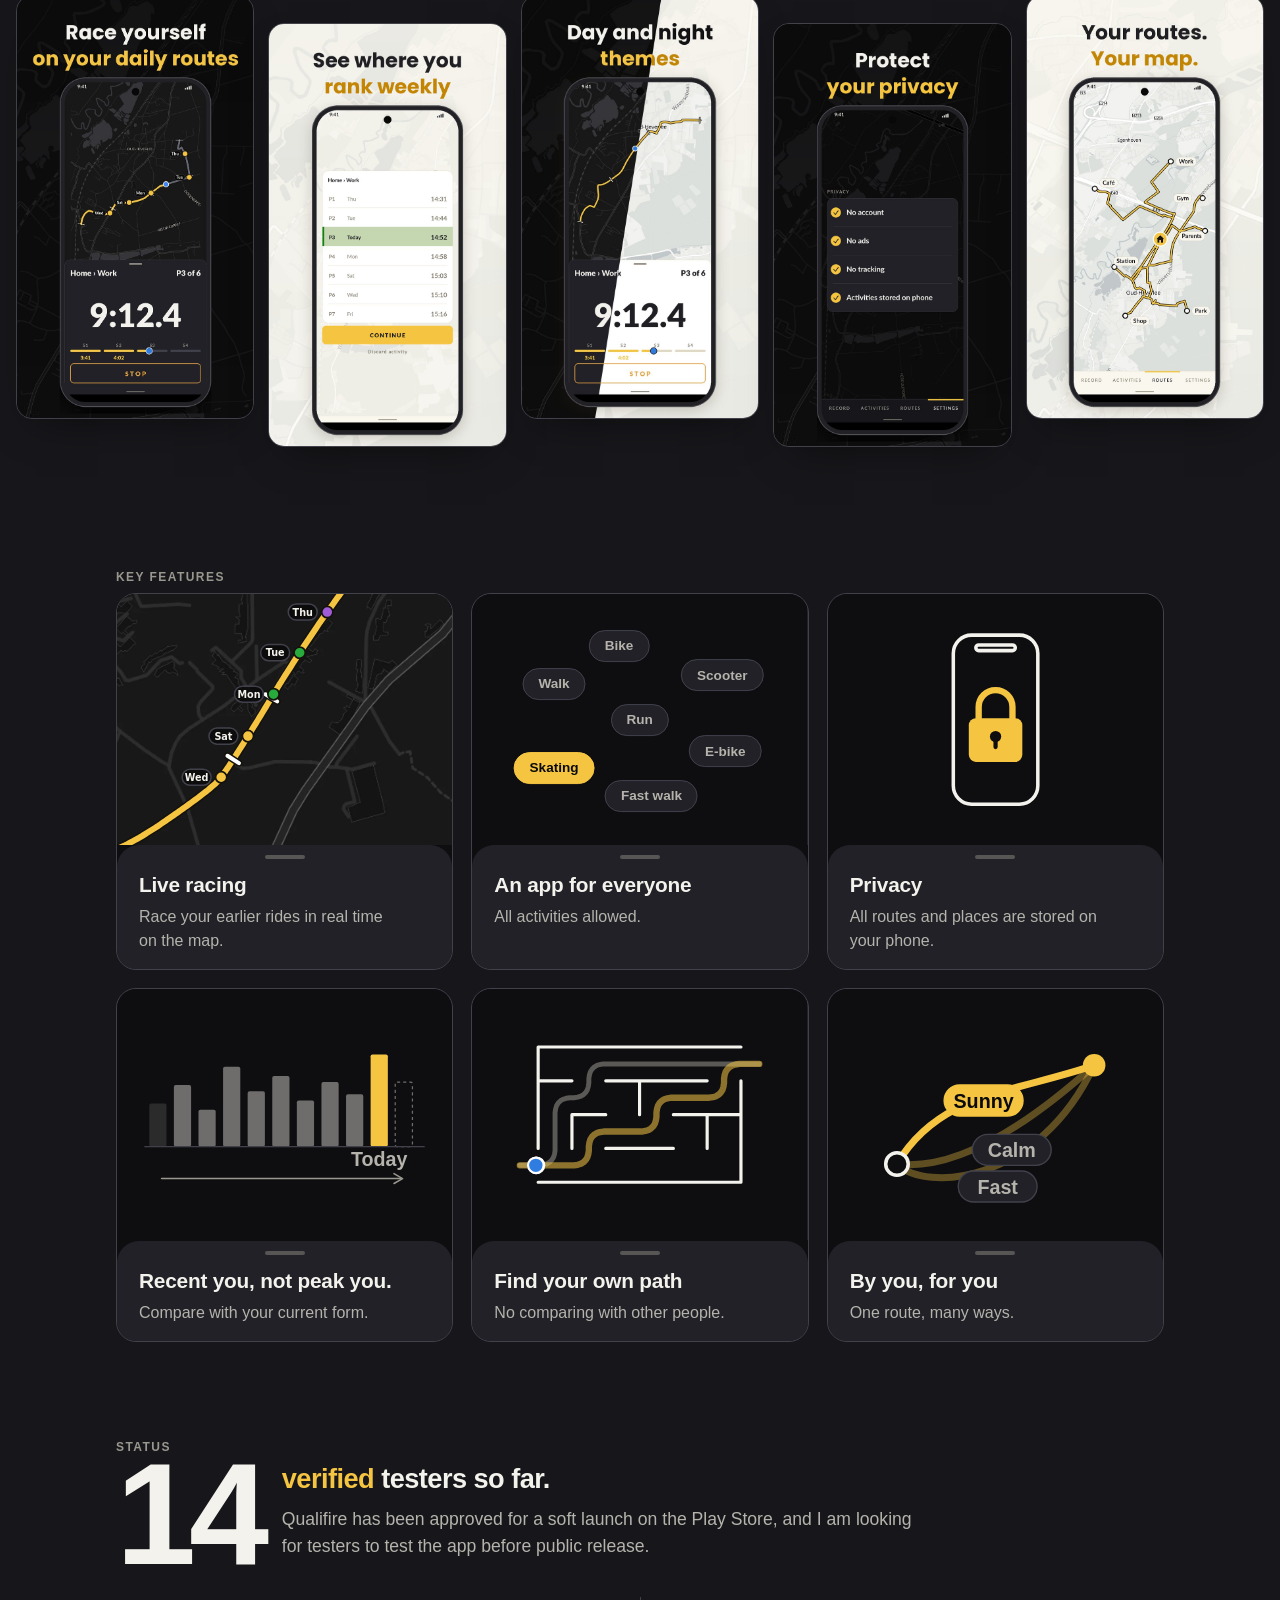
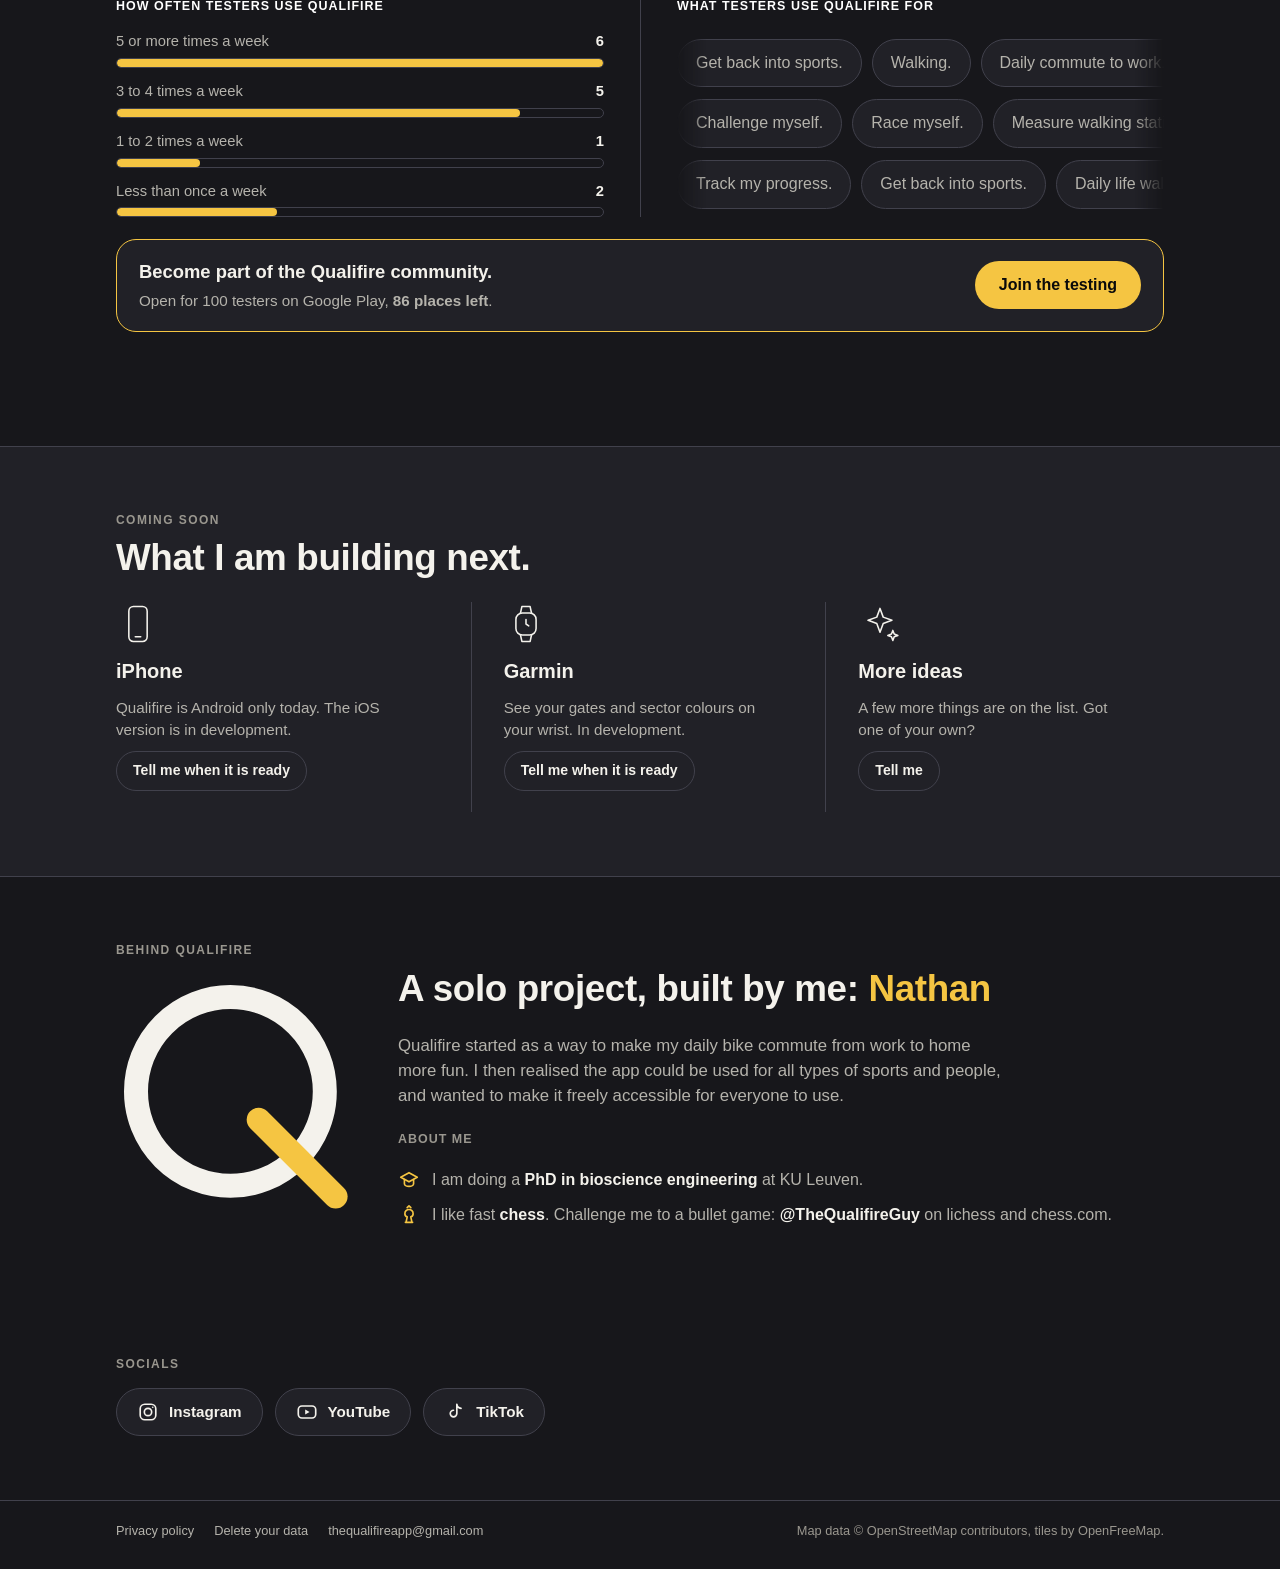
==== commit b3f5ee22: "Add files via upload" ====
--- a/index.html
+++ b/index.html
@@ -8,12 +8,12 @@
 <link rel="icon" type="image/svg+xml" href="favicon.svg">
 <link rel="stylesheet" href="style.css?v=20261119d">
 <link rel="stylesheet" href="built.css?v=20261026a">
-<link rel="stylesheet" href="key-features.css?v=20261119b">
+<link rel="stylesheet" href="key-features.css?v=20261119e">
 <link rel="stylesheet" href="sections-base.css?v=20261111b">
 <link rel="stylesheet" href="testers.css?v=20261111b">
 <link rel="stylesheet" href="coming-soon.css?v=20261111b">
 <link rel="stylesheet" href="about.css?v=20261111b">
-<script src="theme.js?v=20261030b"></script>
+<script src="theme.js?v=20261119a"></script>
 </head>
 <body>
 <header class="top"><a class="brand wm" href="./" aria-label="Qualifire"><svg class="qh" viewBox="116 78 294 294" aria-hidden="true"><circle cx="256" cy="218" r="118" fill="none" stroke="var(--ink)" stroke-width="30" stroke-linecap="round"/><line x1="291.355" y1="253.355" x2="387.5206" y2="349.5206" stroke="#F5C542" stroke-width="30" stroke-linecap="round"/></svg><span aria-hidden="true">UALIFIRE</span></a><button class="toggle" id="theme" type="button">Day</button></header>
@@ -75,7 +75,7 @@
 <script type="application/json" id="route-data">{"viewBox":[1920,1080],"points":[[660.6,923.9],[681.1,905.4],[682.5,905.3],[686.2,909.8],[687.3,909.5],[756.1,858.3],[782.7,851.9],[830.8,830.8],[835.8,833.8],[843.7,835.4],[855.7,836.1],[859.1,834.4],[932.8,755.3],[959.5,732.7],[969.9,726.5],[988.1,706.7],[989.4,696.9],[988.5,693.0],[977.8,684.6],[959.0,677.6],[954.9,679.7],[950.7,679.5],[915.9,667.4],[914.6,663.5],[921.1,648.8],[922.1,642.9],[925.2,640.3],[926.5,640.7],[978.3,661.6],[986.8,656.2],[1060.8,595.2],[1064.7,589.7],[1088.6,537.8],[1099.0,520.6],[1123.0,490.1],[1131.4,476.9],[1148.9,456.1],[1160.5,436.7],[1164.0,434.7],[1190.6,431.8],[1195.4,428.9],[1243.7,377.2],[1250.9,359.6],[1268.0,338.3]],"gates":[0,0.25,0.5,0.75,1]}</script>
 <script src="hero.js?v=20261111b" defer></script>
 <script src="tower.js?v=20261107a" defer></script>
-<script src="key-features.js?v=20261111b" defer></script>
+<script src="key-features.js?v=20261119e" defer></script>
 <script src="live-loop.js?v=20261107a" defer></script>
 <script src="apply.js?v=20261026b" defer></script>
 <script src="testers.js?v=20261111c" defer></script>
--- a/key-features.css
+++ b/key-features.css
@@ -177,3 +177,8 @@
 }
 /* round4: sheet cards. Cards in the same row are stretched to the tallest one, which left a strip under the title block of the shorter cards; the text sheet slid down into that strip when the finger/mouse left. The title block now stretches to the card bottom (it already sits above the sheet), so nothing can show beneath it. Laptop and phone. */
 body #built-in .sp-body{flex:1 1 auto}
+/* round4: fitted sheets on laptop and tablet (640 px and wider). Each text sheet is only as tall as its text needs (--sh, measured in key-features.js), so the picture stays visible above it. Phones keep the full-height sheets. */
+@media (min-width:640px){
+body #built-in .fc-ov2{top:calc(var(--rt,62%) + 24px - var(--sh,100%));height:var(--sh,auto);transform:translateY(var(--sh,100%));padding:34px 22px 16px;box-shadow:0 -10px 28px rgba(0,0,0,.3)}
+body #built-in .fc.open .fc-ov2{transform:none}
+}
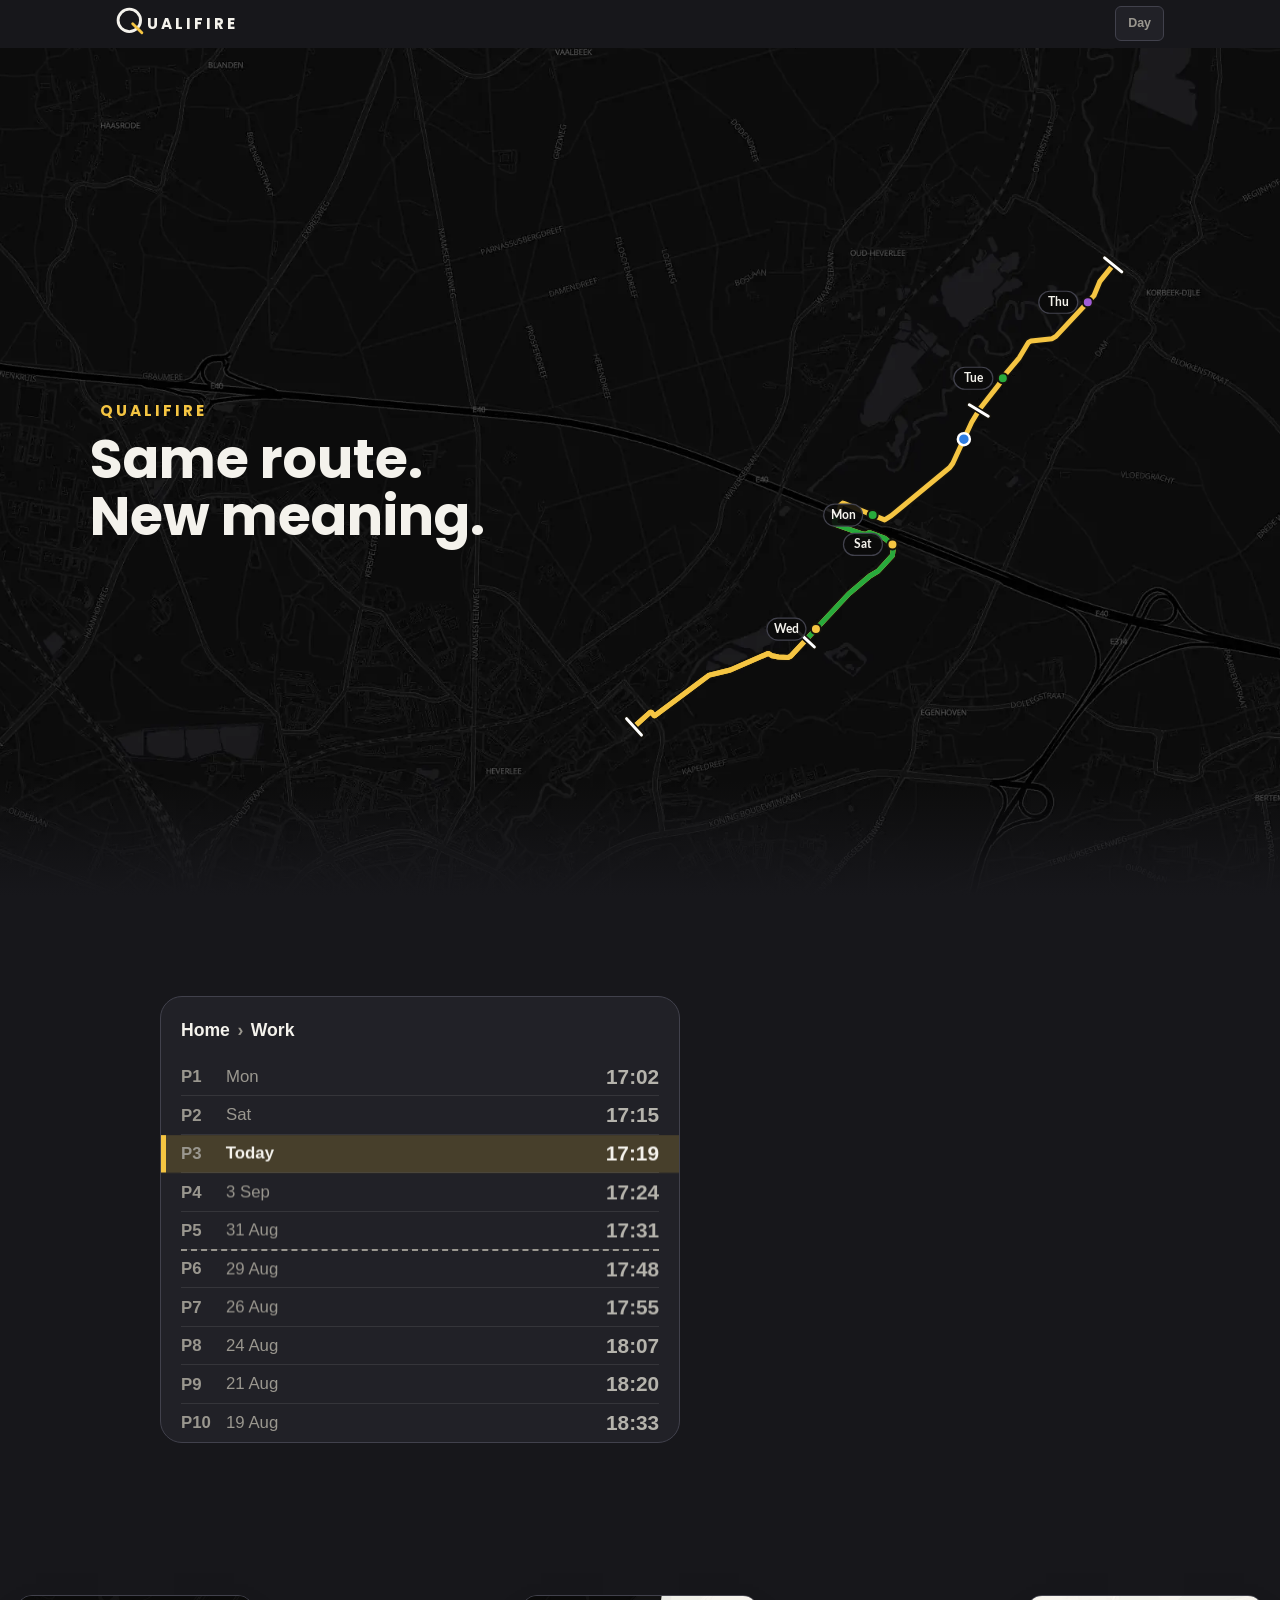
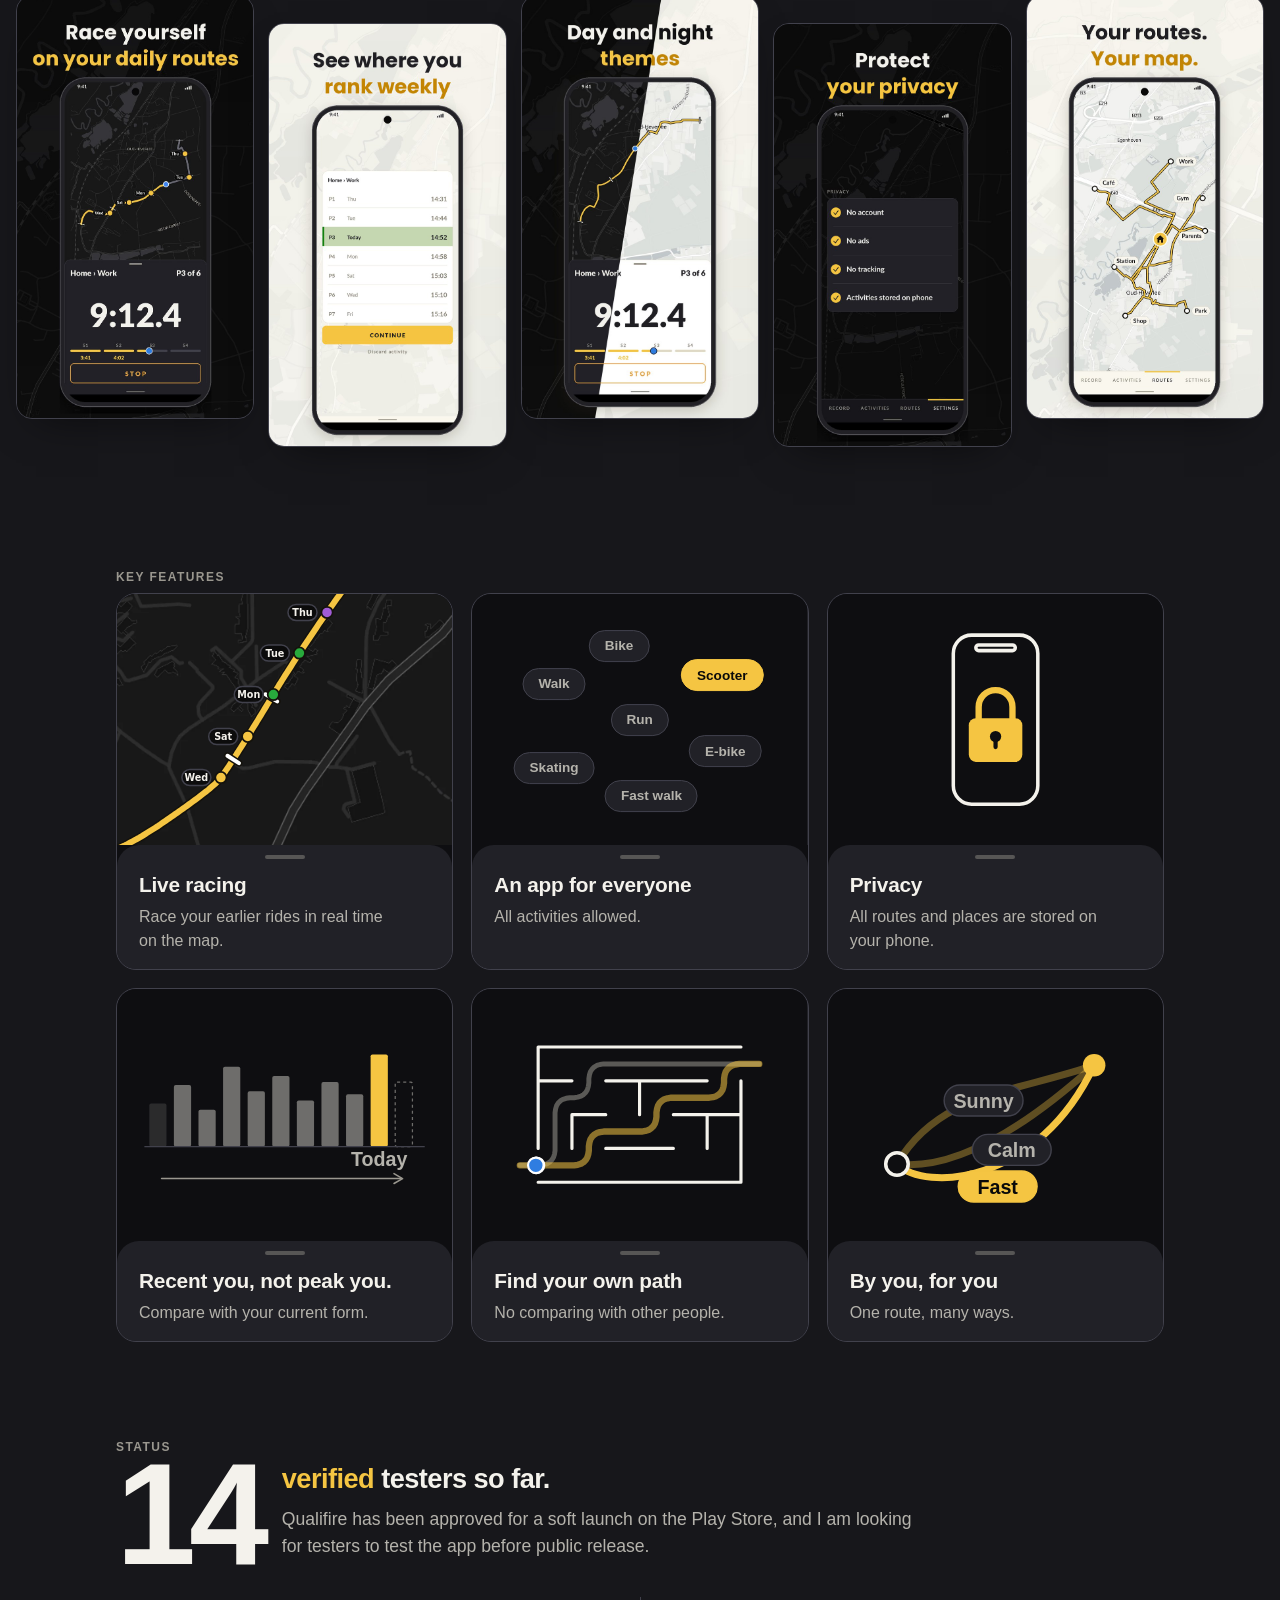
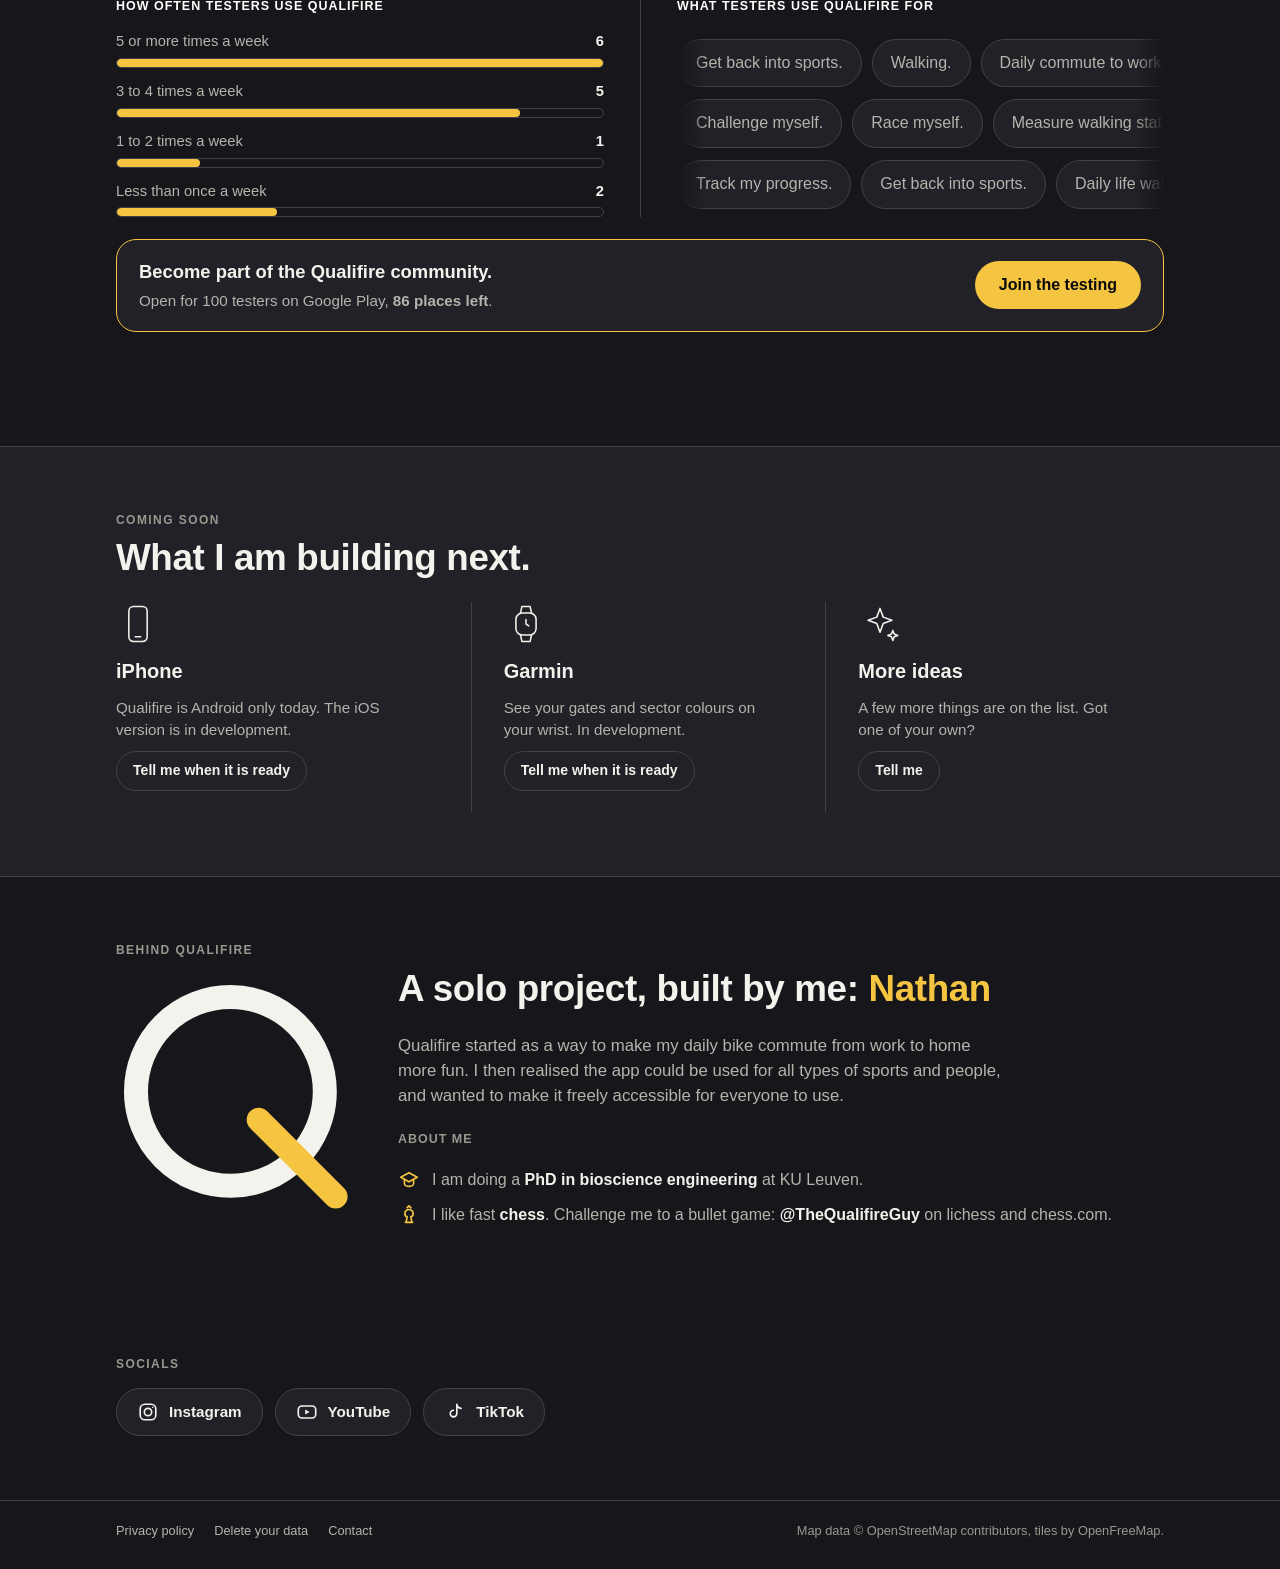
==== commit c026d0aa: "Add files via upload" ====
--- a/index.html
+++ b/index.html
@@ -6,10 +6,10 @@
 <title>Qualifire | Same route. New meaning.</title>
 <meta name="description" content="Same route. New meaning. Android. Closed test on Google Play.">
 <link rel="icon" type="image/svg+xml" href="favicon.svg">
-<link rel="stylesheet" href="style.css?v=20261119d">
+<link rel="stylesheet" href="style.css?v=20261121b">
 <link rel="stylesheet" href="built.css?v=20261026a">
 <link rel="stylesheet" href="key-features.css?v=20261119e">
-<link rel="stylesheet" href="sections-base.css?v=20261111b">
+<link rel="stylesheet" href="sections-base.css?v=20261121d">
 <link rel="stylesheet" href="testers.css?v=20261111b">
 <link rel="stylesheet" href="coming-soon.css?v=20261111b">
 <link rel="stylesheet" href="about.css?v=20261111b">
@@ -52,14 +52,14 @@
 </div></fieldset>
 <div class="st-q"><label for="ap-email">Your email</label>
 <input id="ap-email" name="email" type="email" autocomplete="email" maxlength="200" required></div>
-<div class="st-hp" aria-hidden="true"><label>Leave empty<input type="text" name="website" tabindex="-1" autocomplete="off"></label></div>
+<div class="st-hp" aria-hidden="true"><label>Leave empty<input type="text" name="website" tabindex="-1" autocomplete="off" readonly></label></div>
 <button type="submit" class="st-btn" id="apply-send">Send application</button>
 <p class="st-msg" id="apply-msg" role="status" aria-live="polite"></p>
 </form></div>
 </div></section>
 <section class="block ns" id="soon-na"><div class="wrap">
 <div class="label">Coming soon</div><h2 style="font-size:clamp(1.6rem,4vw,2.3rem)">What I am building next.</h2>
-<div class="cs" data-endpoint="https://script.google.com/macros/s/AKfycbwCrIKi8K1EWKfp8PsiWikagBOG5JpcITMp7Ny53pOhzdne70lJHXgQ5ppt4hfw7h87og/exec"><div class="card" data-k="iPhone"><svg class="ico" viewBox="0 0 48 48"><rect x="14" y="5" width="20" height="38" rx="5"/><path d="M21 38h6"/></svg><h3>iPhone</h3><p>Qualifire is Android only today. The iOS version is in development.</p><button type="button" class="nb">Tell me when it is ready</button><form class="inl" data-k="iPhone" data-kind="iphone"><input type="text" name="hp_check" tabindex="-1" autocomplete="off" aria-hidden="true" style="position:absolute;left:-9999px;width:1px;height:1px;opacity:0"><input type="email" name="email" placeholder="Your email" autocomplete="email" maxlength="200" required aria-label="Your email"><button type="submit" class="go">Send</button></form></div><div class="card" data-k="Garmin"><svg class="ico" viewBox="0 0 48 48"><rect x="13" y="12" width="22" height="24" rx="7"/><path d="M18 12l1.500-7h9l1.500 7M18 36l1.500 7h9l1.500-7"/><path d="M24 19v5l3 2"/></svg><h3>Garmin</h3><p>See your gates and sector colours on your wrist. In development.</p><button type="button" class="nb">Tell me when it is ready</button><form class="inl" data-k="Garmin" data-kind="garmin"><input type="text" name="hp_check" tabindex="-1" autocomplete="off" aria-hidden="true" style="position:absolute;left:-9999px;width:1px;height:1px;opacity:0"><input type="email" name="email" placeholder="Your email" autocomplete="email" maxlength="200" required aria-label="Your email"><button type="submit" class="go">Send</button></form></div><div class="card mys"><svg class="ico" viewBox="0 0 48 48"><path d="M24 7l3.500 9.500L37 20l-9.500 3.500L24 33l-3.500-9.500L11 20l9.500-3.500z"/><path d="M38 31l1.500 4 4 1.500-4 1.500L38 42l-1.500-4-4-1.500 4-1.500z"/></svg><h3>More ideas</h3><p>A few more things are on the list. Got one of your own?</p><button type="button" class="nb">Tell me</button><form class="inl" data-k="Idea" data-kind="idea"><input type="text" name="hp_check" tabindex="-1" autocomplete="off" aria-hidden="true" style="position:absolute;left:-9999px;width:1px;height:1px;opacity:0"><input type="text" name="idea" placeholder="Your idea" maxlength="1000" required aria-label="Your idea"><input type="email" name="email" placeholder="Email (optional)" autocomplete="email" maxlength="200" aria-label="Your email, optional"><button type="submit" class="go">Send</button></form></div></div>
+<div class="cs" data-endpoint="https://script.google.com/macros/s/AKfycbwCrIKi8K1EWKfp8PsiWikagBOG5JpcITMp7Ny53pOhzdne70lJHXgQ5ppt4hfw7h87og/exec"><div class="card" data-k="iPhone"><svg class="ico" viewBox="0 0 48 48"><rect x="14" y="5" width="20" height="38" rx="5"/><path d="M21 38h6"/></svg><h3>iPhone</h3><p>Qualifire is Android only today. The iOS version is in development.</p><button type="button" class="nb">Tell me when it is ready</button><form class="inl" data-k="iPhone" data-kind="iphone"><input type="text" name="hp_check" tabindex="-1" autocomplete="off" readonly aria-hidden="true" style="position:absolute;left:-9999px;width:1px;height:1px;opacity:0"><input type="email" name="email" placeholder="Your email" autocomplete="email" maxlength="200" required aria-label="Your email"><button type="submit" class="go">Send</button></form></div><div class="card" data-k="Garmin"><svg class="ico" viewBox="0 0 48 48"><rect x="13" y="12" width="22" height="24" rx="7"/><path d="M18 12l1.500-7h9l1.500 7M18 36l1.500 7h9l1.500-7"/><path d="M24 19v5l3 2"/></svg><h3>Garmin</h3><p>See your gates and sector colours on your wrist. In development.</p><button type="button" class="nb">Tell me when it is ready</button><form class="inl" data-k="Garmin" data-kind="garmin"><input type="text" name="hp_check" tabindex="-1" autocomplete="off" readonly aria-hidden="true" style="position:absolute;left:-9999px;width:1px;height:1px;opacity:0"><input type="email" name="email" placeholder="Your email" autocomplete="email" maxlength="200" required aria-label="Your email"><button type="submit" class="go">Send</button></form></div><div class="card mys"><svg class="ico" viewBox="0 0 48 48"><path d="M24 7l3.500 9.500L37 20l-9.500 3.500L24 33l-3.500-9.500L11 20l9.500-3.500z"/><path d="M38 31l1.500 4 4 1.500-4 1.500L38 42l-1.500-4-4-1.500 4-1.500z"/></svg><h3>More ideas</h3><p>A few more things are on the list. Got one of your own?</p><button type="button" class="nb">Tell me</button><form class="inl" data-k="Idea" data-kind="idea"><input type="text" name="hp_check" tabindex="-1" autocomplete="off" readonly aria-hidden="true" style="position:absolute;left:-9999px;width:1px;height:1px;opacity:0"><input type="text" name="idea" placeholder="Your idea" maxlength="1000" required aria-label="Your idea"><input type="email" name="email" placeholder="Email (optional)" autocomplete="email" maxlength="200" aria-label="Your email, optional"><button type="submit" class="go">Send</button></form></div></div>
 </div></section>
 <section class="block ns" id="about-m1"><div class="wrap">
 <div class="label">Behind Qualifire</div>
@@ -77,12 +77,12 @@
 <script src="tower.js?v=20261107a" defer></script>
 <script src="key-features.js?v=20261119e" defer></script>
 <script src="live-loop.js?v=20261107a" defer></script>
-<script src="apply.js?v=20261026b" defer></script>
+<script src="apply.js?v=20261121d" defer></script>
 <script src="testers.js?v=20261111c" defer></script>
-<script src="coming-soon.js?v=20261111c" defer></script>
+<script src="coming-soon.js?v=20261121d" defer></script>
 <script src="about.js?v=20261111b" defer></script>
 </main>
-<footer class="ft"><div class="wrap"><nav><a href="privacy.html">Privacy policy</a><a href="delete-data.html">Delete your data</a><a href="mailto:thequalifireapp@gmail.com">thequalifireapp@gmail.com</a></nav>
+<footer class="ft"><div class="wrap"><nav><a href="privacy.html">Privacy policy</a><a href="delete-data.html">Delete your data</a><a href="mailto:thequalifireapp@gmail.com">Contact</a></nav>
 <p>Map data &copy; OpenStreetMap contributors, tiles by OpenFreeMap.</p></div></footer>
 </body>
 </html>
--- a/style.css
+++ b/style.css
@@ -1,6 +1,6 @@
-:root{--bg:#17171b;--race:#0A0A0A;--card:#212127;--border:#41414c;--ink:#F4F2EC;--dim:#9a978f;--text2:#b5b3ac;--yellow:#F5C542;--ytext:#F5C542;--ytier:#F5C542;--purple:#A05CD6;--green:#28AA3C;--rider:#2F7DE1;--gate:#FFFFFF;--on-tier:#0A0A0A}
-:root[data-theme="light"]{--bg:#FAF7EE;--card:#FFFFFF;--border:#E0D9C4;--ink:#201F24;--dim:#8A8577;--text2:#5f5b52;--ytext:#8a6500;--ytier:#D9A21B;--purple:#7B3FA8;--green:#007A00;--rider:#2F7DE1;--gate:#201F24;--on-tier:#FFFFFF}
-@media (prefers-color-scheme:light){:root:not([data-theme="dark"]){--bg:#FAF7EE;--card:#FFFFFF;--border:#E0D9C4;--ink:#201F24;--dim:#8A8577;--text2:#5f5b52;--ytext:#8a6500;--ytier:#D9A21B;--purple:#7B3FA8;--green:#007A00;--rider:#2F7DE1;--gate:#201F24;--on-tier:#FFFFFF}}
+:root{--bg:#17171b;--race:#0A0A0A;--card:#212127;--border:#41414c;--ink:#F4F2EC;--dim:#9a978f;--text2:#b5b3ac;--yellow:#F5C542;--ytext:#C48600;--ytier:#F5C542;--purple:#A05CD6;--green:#28AA3C;--rider:#2F7DE1;--gate:#FFFFFF;--on-tier:#0A0A0A}
+:root[data-theme="light"]{--bg:#FAF7EE;--card:#FFFFFF;--border:#E0D9C4;--ink:#201F24;--dim:#8A8577;--text2:#5f5b52;--ytext:#C48600;--ytier:#D9A21B;--purple:#7B3FA8;--green:#007A00;--rider:#2F7DE1;--gate:#201F24;--on-tier:#FFFFFF}
+@media (prefers-color-scheme:light){:root:not([data-theme="dark"]){--bg:#FAF7EE;--card:#FFFFFF;--border:#E0D9C4;--ink:#201F24;--dim:#8A8577;--text2:#5f5b52;--ytext:#C48600;--ytier:#D9A21B;--purple:#7B3FA8;--green:#007A00;--rider:#2F7DE1;--gate:#201F24;--on-tier:#FFFFFF}}
 *{box-sizing:border-box}
 html{scroll-behavior:smooth}
 body{margin:0;background:var(--bg);color:var(--ink);font-family:-apple-system,"Segoe UI",Roboto,"Helvetica Neue",Arial,sans-serif;-webkit-font-smoothing:antialiased;line-height:1.55;overflow-x:hidden}
--- a/sections-base.css
+++ b/sections-base.css
@@ -4,3 +4,7 @@
 :root{--ed-white:#ffffff;--ed-black:#0A0A0A}:root[data-theme="light"]{--ed-white:#0A0A0A;--ed-black:#ffffff}
 section#socials{padding-top:64px;padding-bottom:64px}
 @media (max-width:700px){section#socials{padding-top:48px;padding-bottom:48px}}
+
+.cs .inl .err{flex:1 1 100%;color:#C0392B;font-weight:700;font-size:.88rem}
+#status .st-msg.err{color:#C0392B;font-weight:700}
+.again{background:none;border:0;padding:0;margin-left:10px;font:inherit;font-weight:700;color:var(--ytext);text-decoration:underline;cursor:pointer}
